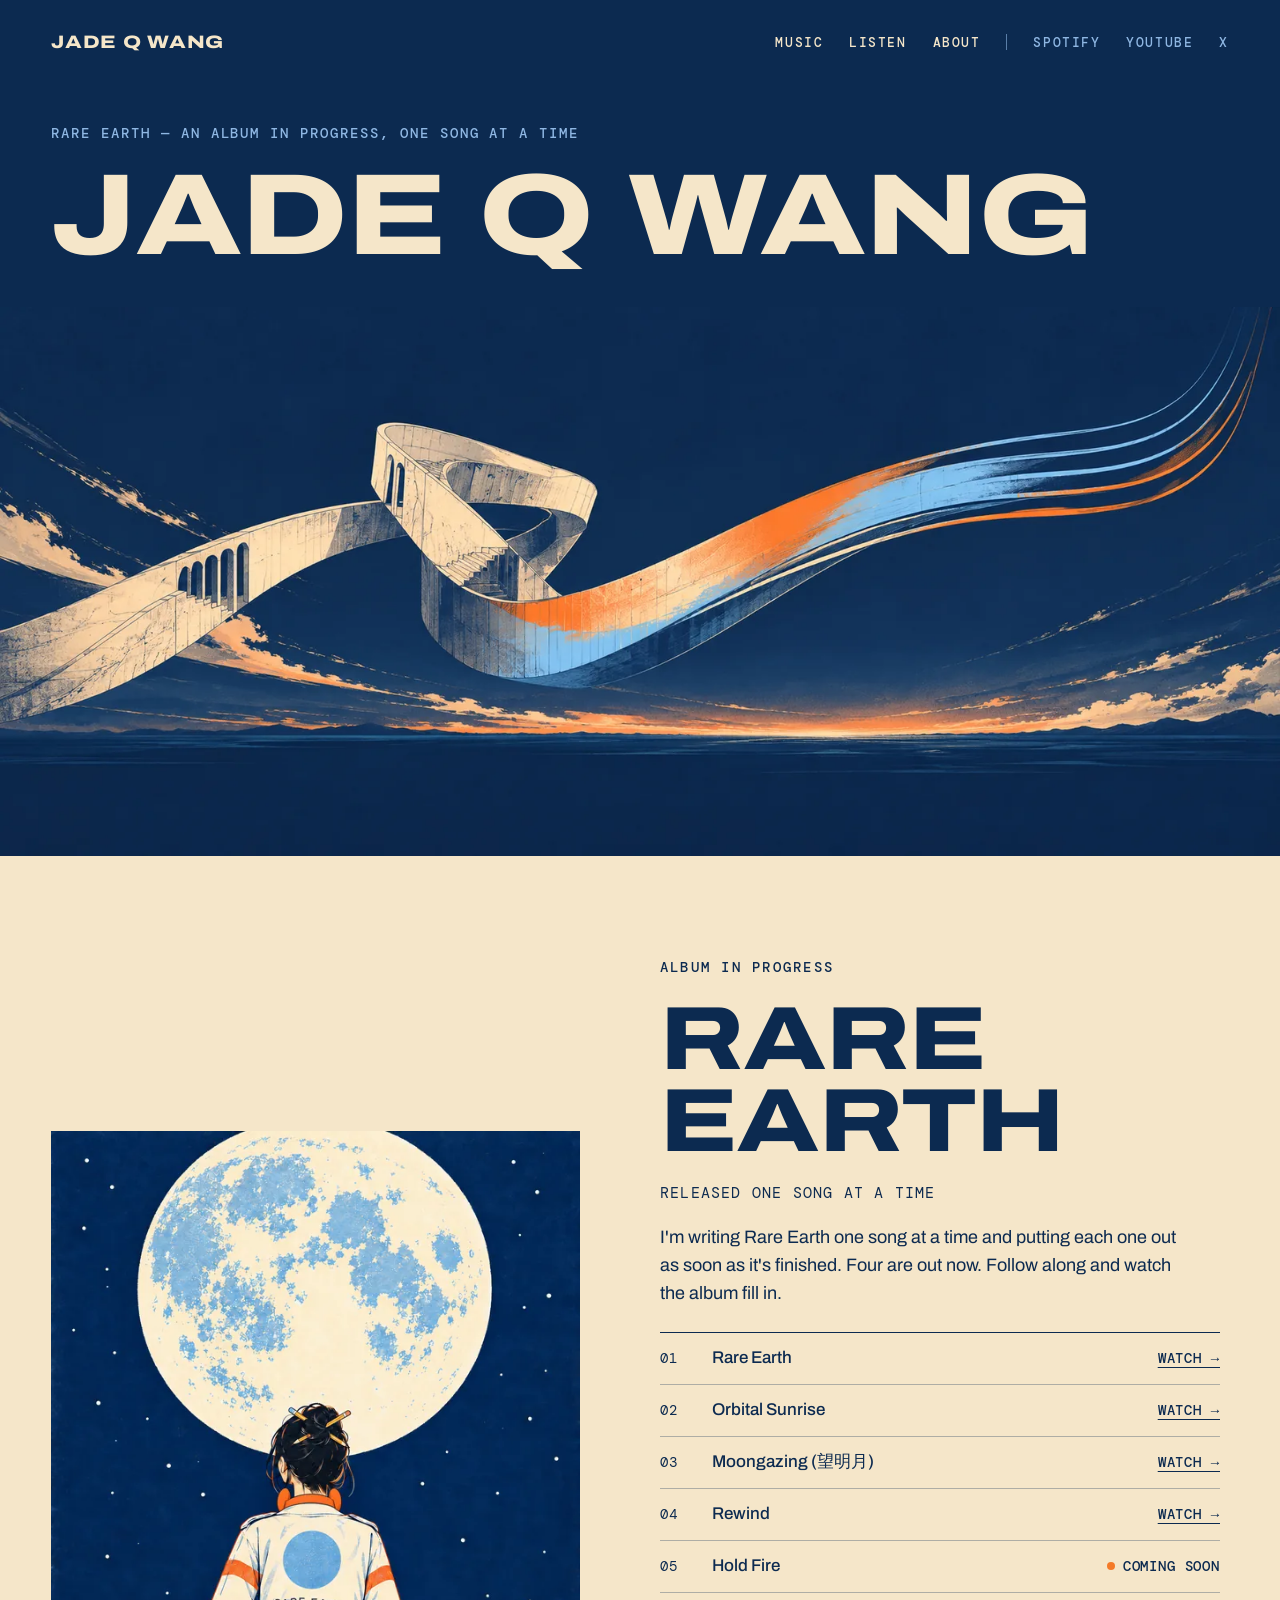
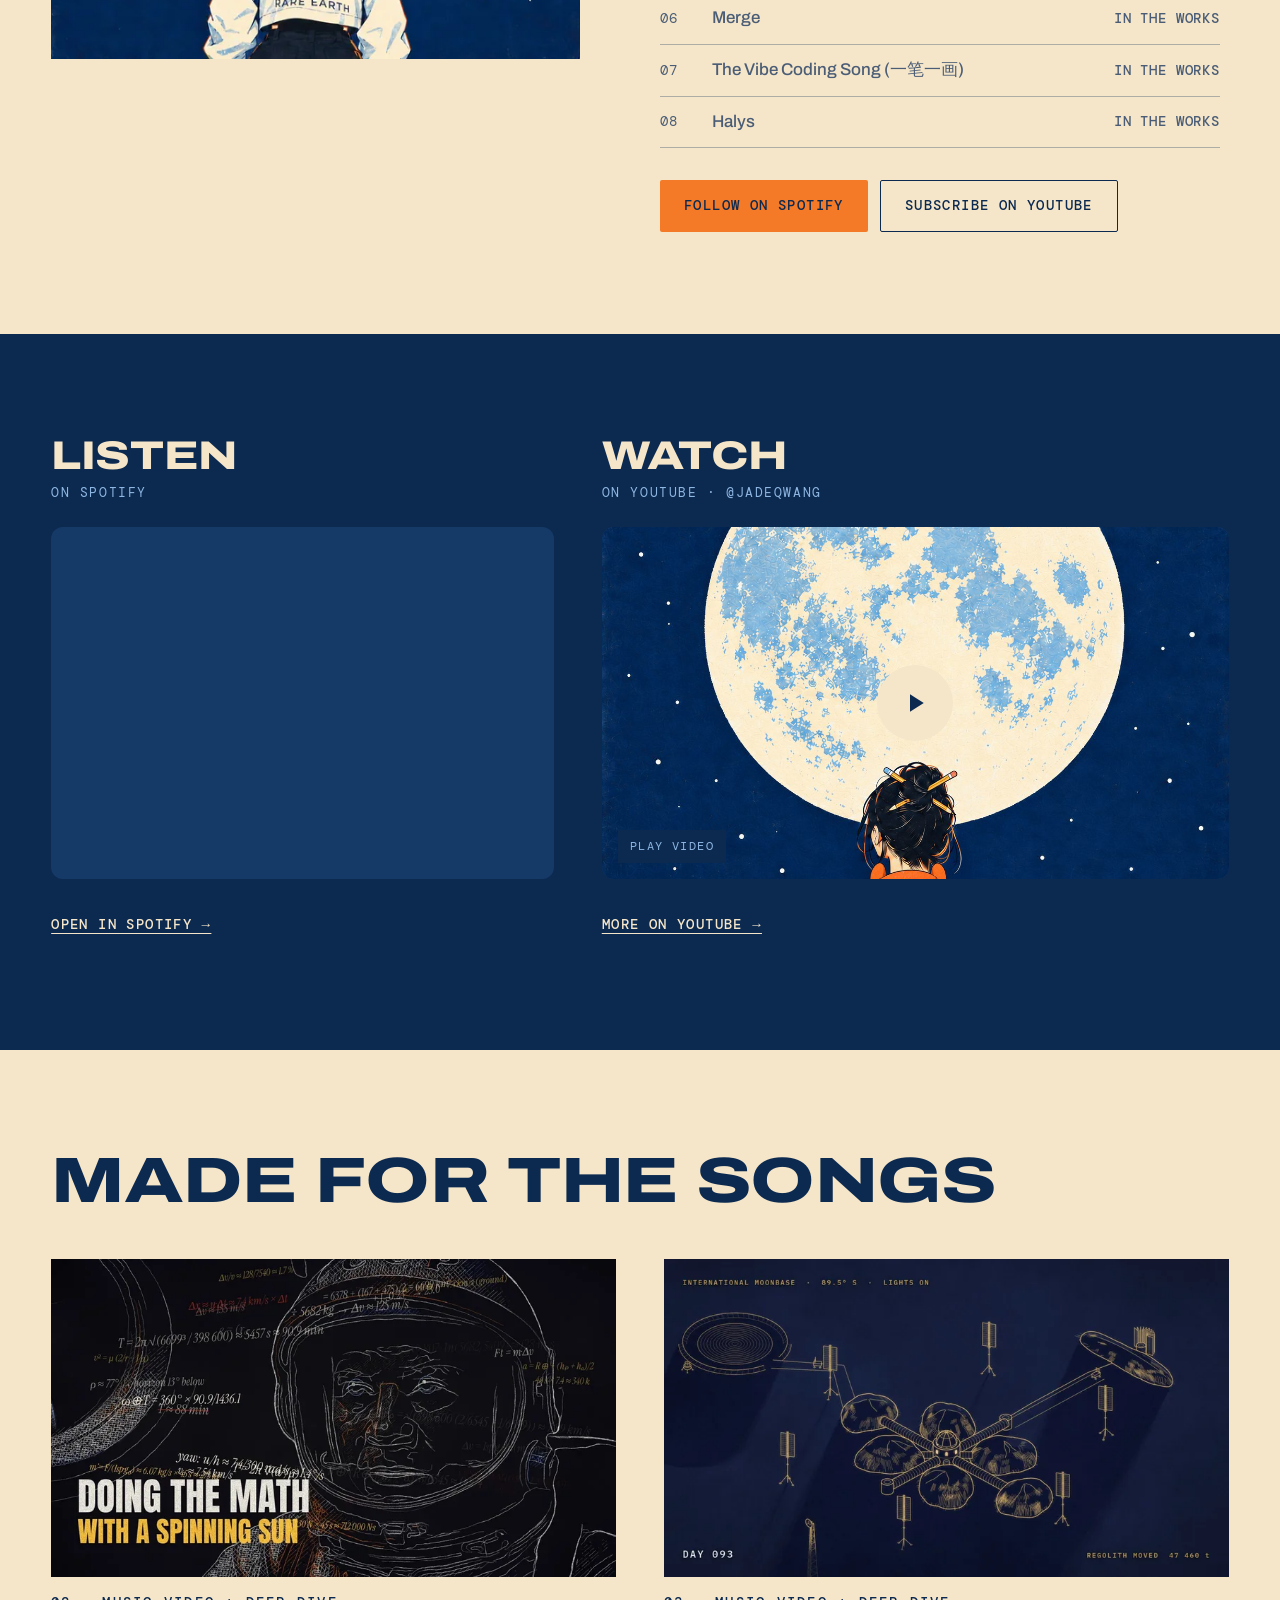
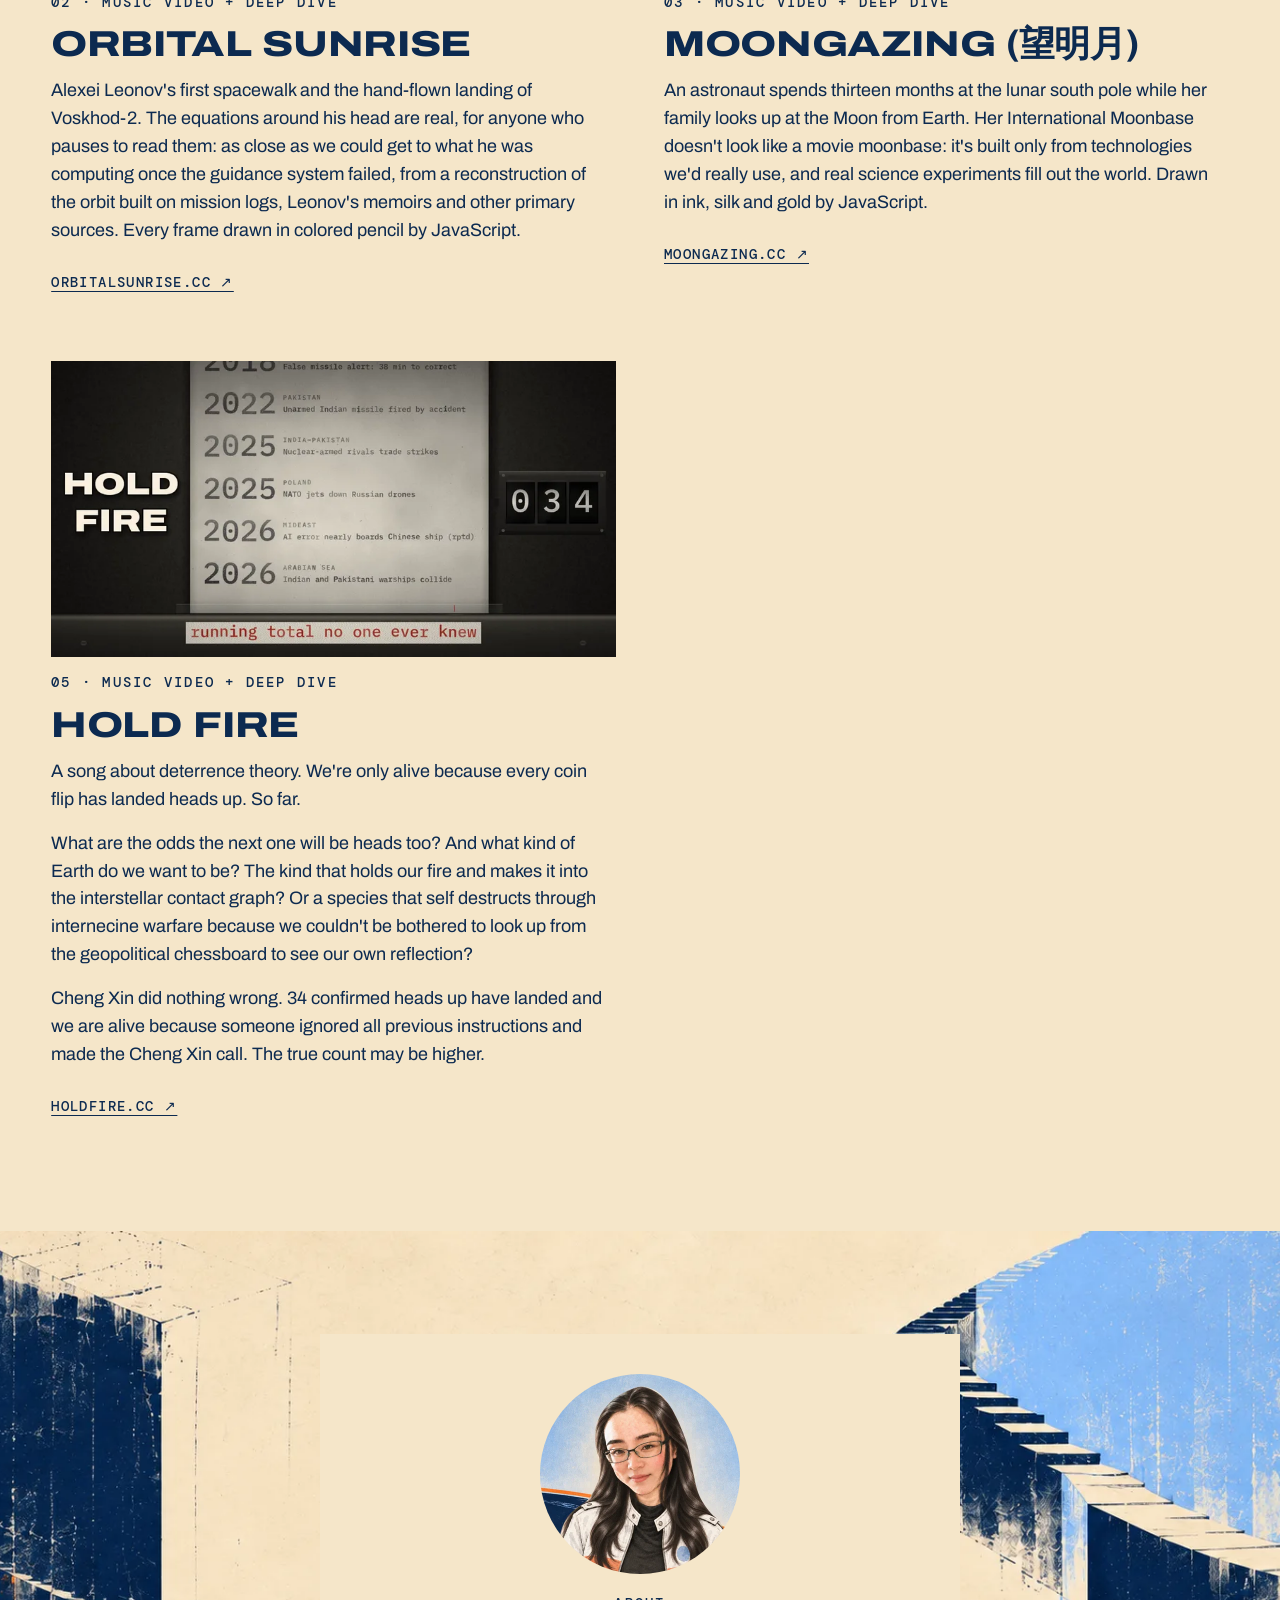
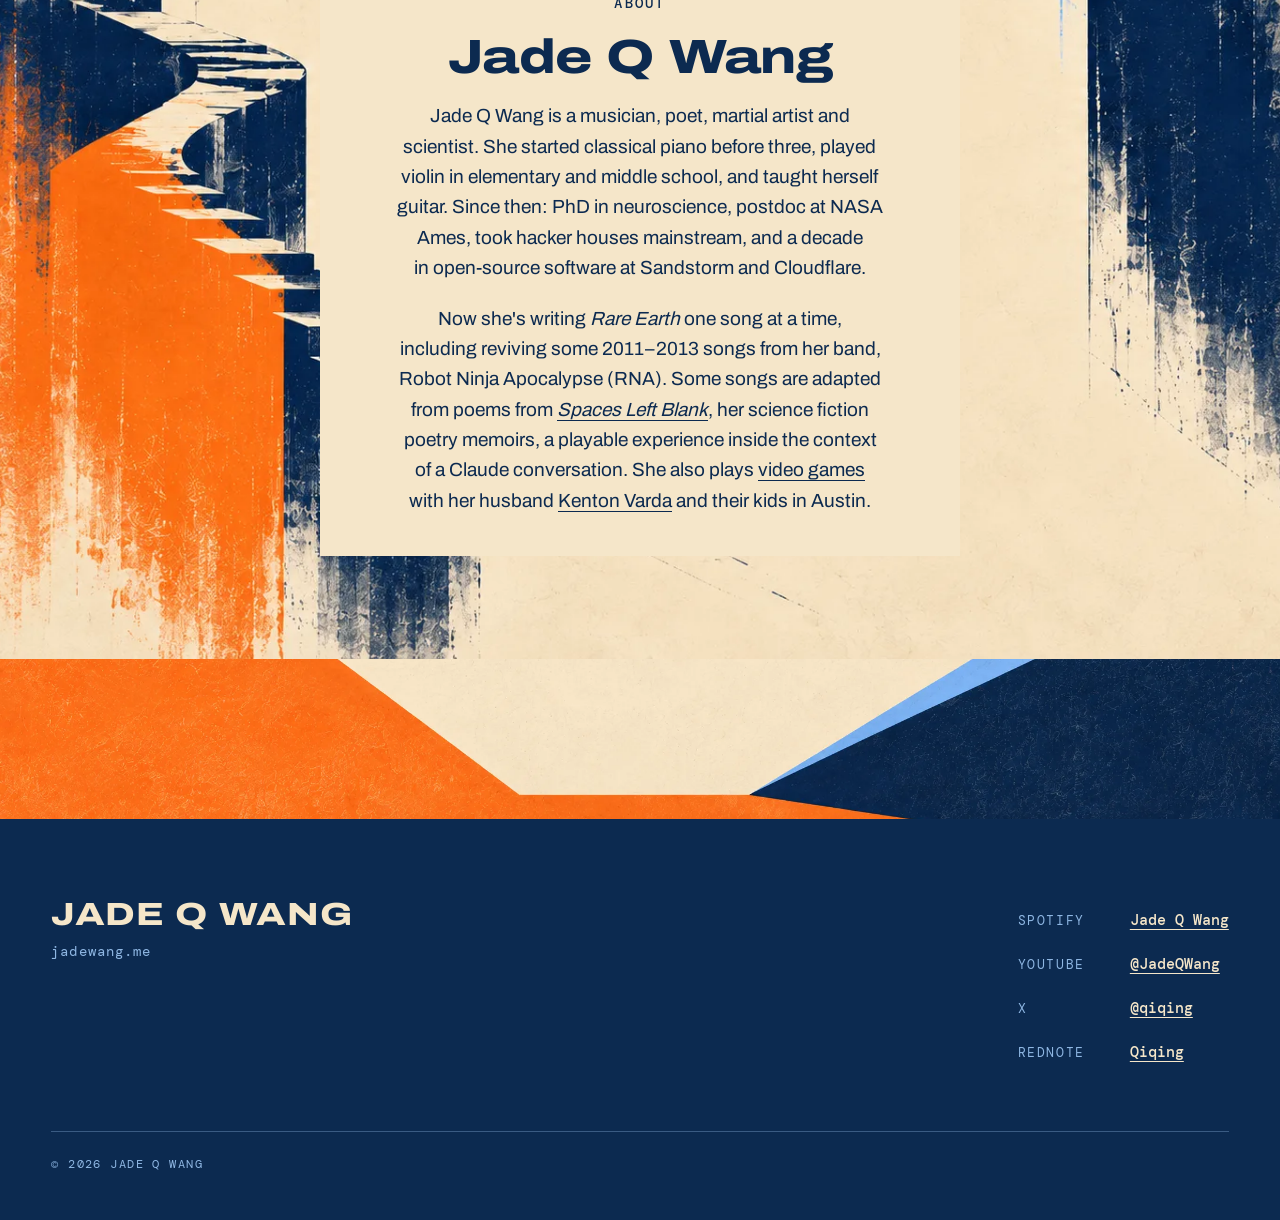
==== index.html @ 9b1e2ae8 "Update Hold Fire card with new social artwork" ====
<!DOCTYPE html>
<html lang="en">
<head>
<meta charset="utf-8">
<meta name="viewport" content="width=device-width, initial-scale=1">
<title>Jade Q Wang — Rare Earth</title>
<meta name="description" content="Rare Earth, an album in progress by Jade Q Wang, released one song at a time. Listen on Spotify and YouTube.">
<link rel="canonical" href="https://jadewang.me/">
<meta name="theme-color" content="#0c2a50">

<meta property="og:type" content="music.musician">
<meta property="og:site_name" content="Jade Q Wang">
<meta property="og:title" content="Jade Q Wang — Rare Earth">
<meta property="og:description" content="An album in progress, released one song at a time.">
<meta property="og:url" content="https://jadewang.me/">
<meta property="og:image" content="https://jadewang.me/assets/img/og-image.jpg">
<meta property="og:image:width" content="1200">
<meta property="og:image:height" content="630">
<meta property="og:image:alt" content="Jade Q Wang — Rare Earth">
<meta name="twitter:card" content="summary_large_image">
<meta name="twitter:site" content="@qiqing">

<link rel="icon" href="/favicon.svg" type="image/svg+xml">
<link rel="apple-touch-icon" href="/apple-touch-icon.png">
<link rel="preload" href="/assets/fonts/archivo-latin-var.woff2" as="font" type="font/woff2" crossorigin>
<link rel="stylesheet" href="/assets/css/site.css">

<script type="application/ld+json">
{
  "@context": "https://schema.org",
  "@type": "MusicGroup",
  "name": "Jade Q Wang",
  "url": "https://jadewang.me/",
  "image": "https://jadewang.me/assets/img/portrait-400.jpg",
  "sameAs": [
    "https://open.spotify.com/artist/7vnTuvlsowMY5XmkqCdc84",
    "https://www.youtube.com/@JadeQWang",
    "https://x.com/qiqing",
    "https://www.rednote.com/user/profile/678957e1000000000a03ded5"
  ]
}
</script>
</head>
<body>
<a class="skip-link" href="#music">Skip to music</a>

<header class="site-header">
  <a class="wordmark" href="#top" id="top">JADE Q WANG</a>
  <nav class="site-nav" aria-label="Main">
    <a href="#music">Music</a>
    <a href="#listen">Listen</a>
    <a href="#about">About</a>
    <span class="divider" aria-hidden="true"></span>
    <a class="ext" href="https://open.spotify.com/artist/7vnTuvlsowMY5XmkqCdc84">Spotify</a>
    <a class="ext" href="https://www.youtube.com/@JadeQWang">YouTube</a>
    <a class="ext" href="https://x.com/qiqing">X</a>
  </nav>
</header>

<main>

<section aria-labelledby="hero-title">
  <div class="hero-text">
    <a class="hero-kicker" href="#music">Rare Earth — an album in progress, one song at a time</a>
    <h1 class="display hero-title" id="hero-title">JADE Q WANG</h1>
  </div>
  <picture class="hero-art">
    <source type="image/webp" srcset="/assets/img/header-1600.webp 1600w, /assets/img/header-2800.webp 2800w" sizes="100vw">
    <img src="/assets/img/header-1600.jpg" srcset="/assets/img/header-1600.jpg 1600w, /assets/img/header-2800.jpg 2800w" sizes="100vw"
         width="2800" height="1200" fetchpriority="high"
         alt="Illustration: a pale concrete walkway twists into a loop and becomes a ribbon of orange and blue over a dark sea at dusk">
  </picture>
</section>

<section class="album" id="music" aria-labelledby="album-title">
  <div class="wrap">
    <picture class="album-cover">
      <source type="image/webp" srcset="/assets/img/cover-600.webp 600w, /assets/img/cover-1200.webp 1200w" sizes="(max-width: 640px) 100vw, 560px">
      <img src="/assets/img/cover-1200.jpg" srcset="/assets/img/cover-600.jpg 600w, /assets/img/cover-1200.jpg 1200w" sizes="(max-width: 640px) 100vw, 560px"
           width="1200" height="1200" loading="lazy"
           alt="Rare Earth album cover: a figure in a cream jacket reading RARE EARTH looks up at a full moon">
    </picture>

    <div class="album-text">
      <p class="kicker">Album in progress</p>
      <h2 class="display album-title" id="album-title"><span>RARE</span><span>EARTH</span></h2>
      <p class="album-sub">Released one song at a time</p>
      <p class="album-intro">I'm writing Rare Earth one song at a time and putting each one out as soon as it's finished. Four are out now. Follow along and watch the album fill in.</p>

      <!-- TRACKLIST
           Each released song links to its YouTube video; Spotify is covered by the Listen player.
           To update a song's status, change its class and right-hand cell:
             released:     class="track"            + <a href="YOUTUBE_LINK" aria-label="Watch SONG on YouTube">Watch →</a>
             coming soon:  class="track track--soon" + <span class="track-status">Coming soon</span>
             in the works: class="track track--wip"  + <span class="track-status">In the works</span> -->
      <ol class="tracklist">
        <li class="track">
          <span>01</span>
          <span class="track-title">Rare Earth</span>
          <a href="https://www.youtube.com/watch?v=xk2WN7TQn88" aria-label="Watch Rare Earth (techno remix) on YouTube">Watch →</a>
        </li>
        <li class="track">
          <span>02</span>
          <span class="track-title">Orbital Sunrise</span>
          <a href="https://www.youtube.com/watch?v=GKVOH-Tjd2U" aria-label="Watch Orbital Sunrise on YouTube">Watch →</a>
        </li>
        <li class="track">
          <span>03</span>
          <span class="track-title">Moongazing (望明月)</span>
          <a href="https://www.youtube.com/watch?v=_j_IVgA-pf8" aria-label="Watch Moongazing on YouTube">Watch →</a>
        </li>
        <li class="track">
          <span>04</span>
          <span class="track-title">Rewind</span>
          <a href="https://www.youtube.com/watch?v=BU4htU-Rrog" aria-label="Watch Rewind on YouTube">Watch →</a>
        </li>
        <li class="track track--soon">
          <span>05</span>
          <span class="track-title">Hold Fire</span>
          <span class="track-status">Coming soon</span>
        </li>
        <li class="track track--wip">
          <span>06</span>
          <span class="track-title">Merge</span>
          <span class="track-status">In the works</span>
        </li>
        <li class="track track--wip">
          <span>07</span>
          <span class="track-title">The Vibe Coding Song (一笔一画)</span>
          <span class="track-status">In the works</span>
        </li>
        <li class="track track--wip">
          <span>08</span>
          <span class="track-title">Halys</span>
          <span class="track-status">In the works</span>
        </li>
      </ol>

      <div class="actions">
        <a class="button button--primary" href="https://open.spotify.com/artist/7vnTuvlsowMY5XmkqCdc84">Follow on Spotify</a>
        <a class="button button--outline" href="https://www.youtube.com/@JadeQWang">Subscribe on YouTube</a>
      </div>
    </div>
  </div>
</section>

<section class="media" id="listen" aria-label="Listen and watch">
  <div class="wrap">
    <div class="media-col media-col--spotify">
      <div class="media-head">
        <h2 class="display">LISTEN</h2>
        <p class="label">On Spotify</p>
      </div>
      <!-- SPOTIFY: the "Rare Earth (album)" playlist. Add new songs to the playlist in Spotify;
           the player picks them up with no change here. -->
      <iframe class="spotify-embed" title="Rare Earth on Spotify"
              src="https://open.spotify.com/embed/playlist/7i22u5oEuRglDkWD7JoBW7?utm_source=generator"
              allow="autoplay; clipboard-write; encrypted-media; fullscreen; picture-in-picture"
              loading="lazy"></iframe>
      <a class="more-link" href="https://open.spotify.com/playlist/7i22u5oEuRglDkWD7JoBW7">Open in Spotify →</a>
    </div>

    <div class="media-col media-col--youtube">
      <div class="media-head">
        <h2 class="display">WATCH</h2>
        <p class="label">On YouTube · @JadeQWang</p>
      </div>
      <!-- YOUTUBE
           Set ONE of these to play a video right here on the page:
             data-yt-video="VIDEO_ID"       e.g. the part after watch?v=
             data-yt-list="PLAYLIST_ID"     e.g. a playlist, or UU… for all uploads
           Left empty, the poster links out to the channel. -->
      <div class="yt" data-yt-video="BU4htU-Rrog" data-yt-list="">
        <a class="yt-poster" href="https://www.youtube.com/@JadeQWang">
          <img src="/assets/img/cover-1200.jpg" alt="" width="1200" height="1200" loading="lazy">
          <span class="yt-play" aria-hidden="true">
            <svg viewBox="0 0 24 24" width="30" height="30"><path d="M8 5v14l11-7z" fill="#0c2a50"/></svg>
          </span>
          <span class="yt-label">Watch on YouTube ↗</span>
        </a>
      </div>
      <a class="more-link" href="https://www.youtube.com/@JadeQWang">More on YouTube →</a>
    </div>
  </div>
</section>

<section class="made" id="made" aria-labelledby="made-title">
  <div class="wrap">
    <h2 class="display made-title" id="made-title">MADE FOR THE SONGS</h2>
    <ul class="made-list">
      <li>
        <a class="made-card" href="https://orbitalsunrise.cc/">
          <picture>
            <source type="image/webp" srcset="/assets/img/orbitalsunrise-800.webp 800w, /assets/img/orbitalsunrise-1600.webp 1600w" sizes="(max-width: 960px) 100vw, 580px">
            <img src="/assets/img/orbitalsunrise-800.jpg" srcset="/assets/img/orbitalsunrise-800.jpg 800w, /assets/img/orbitalsunrise-1600.jpg 1600w" sizes="(max-width: 960px) 100vw, 580px"
                 width="1600" height="900" loading="lazy"
                 alt="Alexei Leonov in his helmet surrounded by handwritten orbital equations, with the lyric Doing the math with a spinning sun">
          </picture>
          <p class="kicker">02 · Music video + deep dive</p>
          <h3 class="display">Orbital Sunrise</h3>
          <p>Alexei Leonov's first spacewalk and the hand-flown landing of Voskhod-2. The equations around his head are real, for anyone who pauses to read them: as close as we could get to what he was computing once the guidance system failed, from a reconstruction of the orbit built on mission logs, Leonov's memoirs and other primary sources. Every frame drawn in colored pencil by JavaScript.</p>
          <span class="made-link">orbitalsunrise.cc ↗</span>
        </a>
      </li>
      <li>
        <a class="made-card" href="https://moongazing.cc/">
          <picture>
            <source type="image/webp" srcset="/assets/img/moongazing-800.webp 800w, /assets/img/moongazing-1600.webp 1600w" sizes="(max-width: 960px) 100vw, 580px">
            <img src="/assets/img/moongazing-800.jpg" srcset="/assets/img/moongazing-800.jpg 800w, /assets/img/moongazing-1600.jpg 1600w" sizes="(max-width: 960px) 100vw, 580px"
                 width="1600" height="900" loading="lazy"
                 alt="Gold line drawing on indigo of the International Moonbase at the lunar south pole: a domed hub and four shielded modules joined by tunnels, with solar masts and a round landing pad">
          </picture>
          <p class="kicker">03 · Music video + deep dive</p>
          <h3 class="display">Moongazing (望明月)</h3>
          <p>An astronaut spends thirteen months at the lunar south pole while her family looks up at the Moon from Earth. Her International Moonbase doesn't look like a movie moonbase: it's built only from technologies we'd really use, and real science experiments fill out the world. Drawn in ink, silk and gold by JavaScript.</p>
          <span class="made-link">moongazing.cc ↗</span>
        </a>
      </li>
      <li>
        <a class="made-card" href="https://holdfire.cc/">
          <picture>
            <source type="image/webp" srcset="/assets/img/holdfire-034-800.webp 800w, /assets/img/holdfire-034-1200.webp 1200w" sizes="(max-width: 960px) 100vw, 580px">
            <img src="/assets/img/holdfire-034-800.jpg" srcset="/assets/img/holdfire-034-800.jpg 800w, /assets/img/holdfire-034-1200.jpg 1200w" sizes="(max-width: 960px) 100vw, 580px"
                 width="1200" height="630" style="aspect-ratio: 1200 / 630" loading="lazy"
                 alt="HOLD FIRE beside a typewritten list of near-misses, a mechanical counter reading 034, and a strip of tape saying running total no one ever knew">
          </picture>
          <p class="kicker">05 · Music video + deep dive</p>
          <h3 class="display">Hold Fire</h3>
          <p>A song about deterrence theory. We're only alive because every coin flip has landed heads up. So far.</p>
          <p>What are the odds the next one will be heads too? And what kind of Earth do we want to be? The kind that holds our fire and makes it into the interstellar contact graph? Or a species that self destructs through internecine warfare because we couldn't be bothered to look up from the geopolitical chessboard to see our own reflection?</p>
          <p>Cheng&nbsp;Xin did nothing wrong. 34 confirmed heads up have landed and we are alive because someone ignored all previous instructions and made the Cheng&nbsp;Xin call. The true count may be higher.</p>
          <span class="made-link">holdfire.cc ↗</span>
        </a>
      </li>
    </ul>
  </div>
</section>

<section class="about" id="about" aria-labelledby="about-title">
  <picture class="about-bg" aria-hidden="true">
    <source type="image/webp" srcset="/assets/img/stairs-1435.webp">
    <img src="/assets/img/stairs-1435.jpg" alt="" width="1435" height="1096" loading="lazy">
  </picture>
  <div class="about-card">
    <picture>
      <source type="image/webp" srcset="/assets/img/portrait-400.webp">
      <img src="/assets/img/portrait-400.jpg" width="400" height="400" loading="lazy"
           alt="Portrait of Jade Q Wang in glasses and a striped jacket, in front of a blue sky and Earth's horizon">
    </picture>
    <p class="kicker">About</p>
    <h2 class="display" id="about-title">Jade Q Wang</h2>
    <p>Jade Q Wang is a musician, poet, martial artist and scientist. She started classical piano before three, played violin in elementary and middle school, and taught herself guitar. Since then: PhD in neuroscience, postdoc at NASA Ames, took hacker houses mainstream, and a decade in <span class="nowrap">open-source</span> software at <span class="nowrap">Sandstorm and Cloudflare</span>.</p>
    <p>Now she's writing <em>Rare Earth</em> one song at a time, including reviving some 2011–2013 songs from her band, <span class="nowrap">Robot Ninja Apocalypse</span> (RNA). Some songs are adapted from poems from <a class="nowrap" href="https://spacesleftblank.com/"><em>Spaces Left Blank</em></a>, her science fiction poetry memoirs, a playable experience inside the context of a Claude conversation. She also plays <a href="https://lanparty.house/">video games</a> with her husband <a href="https://x.com/KentonVarda">Kenton&nbsp;Varda</a> and <span class="nowrap">their kids in Austin.</span></p>
  </div>
</section>

<picture class="band" aria-hidden="true">
  <source type="image/webp" srcset="/assets/img/geo-1086.webp 1086w, /assets/img/geo-2172.webp 2172w" sizes="100vw">
  <img src="/assets/img/geo-1086.jpg" srcset="/assets/img/geo-1086.jpg 1086w, /assets/img/geo-2172.jpg 2172w" sizes="100vw"
       alt="" width="2172" height="724" loading="lazy">
</picture>

</main>

<footer class="site-footer">
  <div class="wrap">
    <div class="footer-top">
      <div class="footer-brand">
        <p class="display">JADE Q WANG</p>
        <p class="mono">jadewang.me</p>
      </div>
      <dl class="footer-links">
        <dt>Spotify</dt><dd><a href="https://open.spotify.com/artist/7vnTuvlsowMY5XmkqCdc84">Jade Q Wang</a></dd>
        <dt>YouTube</dt><dd><a href="https://www.youtube.com/@JadeQWang">@JadeQWang</a></dd>
        <dt>X</dt><dd><a href="https://x.com/qiqing">@qiqing</a></dd>
        <dt>RedNote</dt><dd><a href="https://www.rednote.com/user/profile/678957e1000000000a03ded5">Qiqing</a></dd>
      </dl>
    </div>
    <p class="footer-legal">© <span data-year>2026</span> Jade Q Wang</p>
  </div>
</footer>

<script src="/assets/js/site.js" defer></script>
</body>
</html>
---- assets/css/site.css ----
/* jadewang.me — styles
   Palette and type match the Rare Earth artwork and the MOO card. */

@font-face {
  font-family: "Archivo";
  src: url("../fonts/archivo-latin-var.woff2") format("woff2");
  font-weight: 100 900;
  font-stretch: 62% 125%;
  font-display: swap;
}
@font-face {
  font-family: "DM Mono";
  src: url("../fonts/dm-mono-latin-400.woff2") format("woff2");
  font-weight: 400;
  font-display: swap;
}
@font-face {
  font-family: "DM Mono";
  src: url("../fonts/dm-mono-latin-500.woff2") format("woff2");
  font-weight: 500;
  font-display: swap;
}

:root {
  --navy: #0c2a50;      /* matches the header artwork's sky */
  --navy-2: #163a68;    /* raised panels on navy */
  --cream: #f5e6c9;
  --blue: #8fb7e3;      /* labels on navy */
  --orange: #f47a28;    /* primary action */
  --muted: #4b5d76;     /* secondary text on cream (5:1) */
  --rule: rgba(12, 42, 80, 0.3);

  --pad: clamp(20px, 4vw, 56px);
  --section-y: clamp(64px, 8vw, 120px);
  --max: 1200px;

  --sans: "Archivo", "PingFang SC", "Hiragino Sans GB", "Microsoft YaHei", "Noto Sans CJK SC", "Noto Sans SC", system-ui, sans-serif;
  --mono: "DM Mono", "PingFang SC", "Hiragino Sans GB", "Microsoft YaHei", "Noto Sans CJK SC", ui-monospace, monospace;
}

*, *::before, *::after { box-sizing: border-box; }

html { scroll-behavior: smooth; }
@media (prefers-reduced-motion: reduce) { html { scroll-behavior: auto; } }

body {
  margin: 0;
  background: var(--navy);
  color: var(--cream);
  font-family: var(--sans);
  font-size: 18px;
  line-height: 1.55;
  -webkit-font-smoothing: antialiased;
  text-rendering: optimizeLegibility;
}

img, picture { display: block; max-width: 100%; }
img { height: auto; }
h1, h2, h3, p, ol { margin: 0; }

a { color: inherit; text-underline-offset: 4px; text-decoration-thickness: 1px; }
a:hover { color: var(--orange); }
:focus-visible { outline: 2px solid var(--orange); outline-offset: 3px; border-radius: 2px; }

.skip-link {
  position: absolute; left: 12px; top: -60px; z-index: 10;
  padding: 12px 16px; background: var(--cream); color: var(--navy);
  font-family: var(--mono); font-size: 14px;
}
.skip-link:focus { top: 12px; }

/* ---------- type helpers ---------- */
.display { font-stretch: 125%; font-weight: 800; letter-spacing: -0.01em; line-height: 0.92; }
.mono { font-family: var(--mono); }
.nowrap { white-space: nowrap; }
.kicker {
  font-family: var(--mono); font-size: 14px; font-weight: 500;
  letter-spacing: 0.16em; line-height: 1.4; text-transform: uppercase;
}
.label {
  font-family: var(--mono); font-size: 13px;
  letter-spacing: 0.12em; line-height: 1.4; text-transform: uppercase;
  color: var(--blue);
}

.wrap { max-width: var(--max); margin: 0 auto; }

/* ---------- header ---------- */
.site-header {
  display: flex; flex-wrap: wrap; justify-content: space-between; align-items: center;
  gap: 4px 32px;
  max-width: 1328px; margin: 0 auto; padding: 20px var(--pad);
}
.wordmark {
  display: inline-flex; align-items: center; min-height: 44px;
  text-decoration: none; font-stretch: 125%; font-weight: 800;
  font-size: 18px; letter-spacing: 0.04em; line-height: 1;
}
.site-nav {
  display: flex; flex-wrap: wrap; align-items: center; gap: 0 26px;
  font-family: var(--mono); font-size: 13px; font-weight: 500;
  letter-spacing: 0.12em; line-height: 1; text-transform: uppercase;
}
.site-nav a { display: inline-flex; align-items: center; min-height: 44px; text-decoration: none; }
.site-nav .ext { color: var(--blue); }
.site-nav .divider { width: 1px; height: 16px; background: var(--blue); opacity: 0.6; }

/* ---------- hero ---------- */
.hero-text {
  max-width: 1328px; margin: 0 auto;
  padding: 40px var(--pad) 40px;
  display: flex; flex-direction: column; gap: 20px;
}
.hero-kicker {
  align-self: flex-start; color: var(--blue); text-decoration: none;
  font-family: var(--mono); font-size: 14px; font-weight: 500;
  letter-spacing: 0.14em; line-height: 1.4; text-transform: uppercase;
}
.hero-title { font-size: clamp(52px, 9vw, 136px); line-height: 0.9; }
.hero-art img {
  width: 100%; height: auto; min-height: 260px;
  object-fit: cover; object-position: 35% 50%;
}

/* ---------- album ---------- */
.album {
  background: var(--cream); color: var(--navy);
  padding: var(--section-y) var(--pad);
}
.album .wrap {
  display: flex; flex-wrap: wrap; align-items: center; gap: 48px 80px;
}
.album-cover { flex: 1 1 320px; max-width: 560px; }
.album-cover img { width: 100%; aspect-ratio: 1 / 1; object-fit: cover; }
.album-text {
  flex: 1 1 360px; min-width: 0;
  display: flex; flex-direction: column; align-items: flex-start; gap: 20px;
}
.album-title { font-size: clamp(56px, 7vw, 96px); }
.album-title span { display: block; }
.album-sub { font-family: var(--mono); font-size: 15px; letter-spacing: 0.08em; line-height: 1.4; text-transform: uppercase; }
.album-intro { max-width: 520px; }

.tracklist {
  list-style: none; padding: 0; margin-top: 4px;
  width: 100%; max-width: 560px;
  font-family: var(--mono); font-size: 14px; letter-spacing: 0.06em; line-height: 1.3;
}
.track {
  display: grid; grid-template-columns: 40px minmax(0, 1fr) auto;
  align-items: center; gap: 12px;
  min-height: 52px; border-top: 1px solid var(--rule);
}
.track:first-child { border-top: 1.5px solid var(--navy); }
.track:last-child { border-bottom: 1px solid var(--rule); }
.track-title { font-family: var(--sans); font-size: 17px; font-weight: 500; letter-spacing: 0; word-break: keep-all; }
.track-links { display: flex; gap: 16px; }
.track-links a, .track > a {
  display: inline-flex; align-items: center; min-height: 44px; font-weight: 500;
  text-transform: uppercase;
}
.track-status { display: inline-flex; align-items: center; gap: 8px; font-weight: 500; text-transform: uppercase; }
.track--soon .track-status::before {
  content: ""; width: 8px; height: 8px; border-radius: 50%; background: var(--orange);
}
.track--wip { color: var(--muted); }

.actions { display: flex; flex-wrap: wrap; gap: 12px; margin-top: 12px; }
.button {
  display: inline-flex; align-items: center; min-height: 52px; padding: 0 24px;
  border-radius: 2px; text-decoration: none;
  font-family: var(--mono); font-size: 14px; font-weight: 500;
  letter-spacing: 0.1em; text-transform: uppercase;
}
.button--primary { background: var(--orange); color: var(--navy); }
.button--primary:hover { background: #ff8c3f; color: var(--navy); }
.button--outline { border: 1.5px solid currentColor; }
.button--outline:hover { background: var(--navy); color: var(--cream); }

/* ---------- listen & watch ---------- */
.media { padding: var(--section-y) var(--pad); }
.media .wrap { display: flex; flex-wrap: wrap; align-items: flex-start; gap: 64px 48px; }
.media-col { min-width: 0; display: flex; flex-direction: column; gap: 24px; }
.media-col--spotify { flex: 1 1 380px; }
.media-col--youtube { flex: 1.2 1 480px; }
.media-head { display: flex; flex-direction: column; gap: 8px; }
.media-head h2 { font-size: 40px; line-height: 1; }
.more-link {
  align-self: flex-start; display: inline-flex; align-items: center; min-height: 44px;
  font-family: var(--mono); font-size: 14px; font-weight: 500; letter-spacing: 0.1em; text-transform: uppercase;
}

.spotify-embed {
  display: block; width: 100%; height: 352px; border: 0; border-radius: 12px;
  background: var(--navy-2);
}

.yt {
  position: relative; aspect-ratio: 16 / 9; border-radius: 12px; overflow: hidden;
  background: var(--navy-2);
}
.yt iframe { position: absolute; inset: 0; width: 100%; height: 100%; border: 0; }
.yt-poster {
  position: absolute; inset: 0; display: block; padding: 0; border: 0; cursor: pointer;
  background: none; color: inherit; font: inherit; text-decoration: none; width: 100%;
}
.yt-poster img { width: 100%; height: 100%; object-fit: cover; object-position: 50% 32%; }
.yt-play {
  position: absolute; left: 50%; top: 50%; width: 76px; height: 76px; margin: -38px 0 0 -38px;
  border-radius: 50%; background: var(--cream);
  display: flex; align-items: center; justify-content: center;
  transition: transform 0.15s ease;
}
.yt-poster:hover .yt-play { transform: scale(1.06); }
.yt-label {
  position: absolute; left: 16px; bottom: 16px; padding: 8px 12px; background: var(--navy);
  font-family: var(--mono); font-size: 12px; letter-spacing: 0.12em; line-height: 1.4;
  text-transform: uppercase; color: var(--blue);
}

/* ---------- made for the songs ---------- */
.made {
  background: var(--cream); color: var(--navy);
  padding: var(--section-y) var(--pad);
}
.made .wrap { display: flex; flex-direction: column; gap: 48px; }
.made-title { font-size: clamp(40px, 5vw, 64px); }
.made-list {
  list-style: none; padding: 0; margin: 0;
  display: grid; grid-template-columns: repeat(auto-fit, minmax(min(100%, 420px), 1fr)); gap: 56px 48px;
}
.made-card { display: flex; flex-direction: column; align-items: flex-start; gap: 16px; text-decoration: none; }
.made-card:hover { color: inherit; } /* orange text fails contrast on cream */
.made-card picture { align-self: stretch; }
.made-card img { width: 100%; aspect-ratio: 16 / 9; object-fit: cover; }
.made-card h3 { font-size: clamp(28px, 3vw, 36px); text-transform: uppercase; word-break: keep-all; }
.made-card p:not(.kicker) { max-width: 560px; text-wrap: pretty; }
.made-link {
  display: inline-flex; align-items: center; min-height: 44px;
  font-family: var(--mono); font-size: 14px; font-weight: 500; letter-spacing: 0.1em; text-transform: uppercase;
  text-decoration: underline; text-underline-offset: 4px; text-decoration-thickness: 1px;
}
.made-card:hover .made-link { text-decoration-thickness: 2px; }

/* ---------- about ---------- */
.about {
  position: relative; overflow: hidden; background: var(--cream); color: var(--navy);
  padding: var(--section-y) 20px;
}
.about-bg { position: absolute; inset: 0; }
.about-bg img { width: 100%; height: 100%; object-fit: cover; }
.about-card {
  position: relative; max-width: 640px; margin: 0 auto;
  padding: 40px clamp(20px, 4vw, 40px); background: var(--cream);
  display: flex; flex-direction: column; align-items: center; gap: 20px; text-align: center;
}
.about-card img { width: 200px; height: 200px; border-radius: 50%; object-fit: cover; }
.about-card h2 { font-size: 48px; line-height: 1; }
.about-card h2 ~ p { font-size: 19px; line-height: 1.6; text-wrap: pretty; }
@media (min-width: 641px) { .about-card h2 + p { text-wrap: balance; } } /* balance gives up past 6 lines, so only the shorter first paragraph gets it */
.about-card a:hover { color: inherit; text-decoration-thickness: 2px; } /* orange text fails contrast on cream */

/* ---------- band + footer ---------- */
.band img { width: 100%; height: 160px; object-fit: cover; object-position: 50% 96%; }

.site-footer { padding: 80px var(--pad) 48px; }
.footer-top {
  display: flex; flex-wrap: wrap; justify-content: space-between; align-items: flex-start; gap: 40px 64px;
}
.footer-brand { display: flex; flex-direction: column; gap: 10px; }
.footer-brand .display { font-size: 32px; line-height: 1; letter-spacing: 0.02em; }
.footer-brand .mono { font-size: 14px; letter-spacing: 0.08em; color: var(--blue); }
.footer-links {
  display: grid; grid-template-columns: 96px auto; align-items: center; column-gap: 16px;
  margin: 0; font-family: var(--mono); font-size: 15px; line-height: 1;
}
.footer-links dt { font-size: 13px; letter-spacing: 0.12em; text-transform: uppercase; color: var(--blue); }
.footer-links dd { margin: 0; }
.footer-links a { display: inline-flex; align-items: center; min-height: 44px; font-weight: 500; }
.footer-legal {
  margin-top: 56px; padding-top: 24px; border-top: 1px solid rgba(143, 183, 227, 0.35);
  font-family: var(--mono); font-size: 12px; letter-spacing: 0.12em; line-height: 1.4; color: var(--blue);
  text-transform: uppercase;
}

/* ---------- small screens ---------- */
@media (max-width: 640px) {
  body { font-size: 17px; }
  .site-nav { gap: 0 12px; font-size: 12px; letter-spacing: 0.08em; }
  .site-nav .divider { display: none; }
  .hero-text { padding-top: 24px; }
  .track { grid-template-columns: 32px minmax(0, 1fr) auto; gap: 10px; font-size: 13px; }
  .track-title { font-size: 16px; }
  .track-links { gap: 12px; }
  .about-card img { width: 160px; height: 160px; }
  .about-card h2 { font-size: 40px; }
  .yt-play { width: 60px; height: 60px; margin: -30px 0 0 -30px; }
}
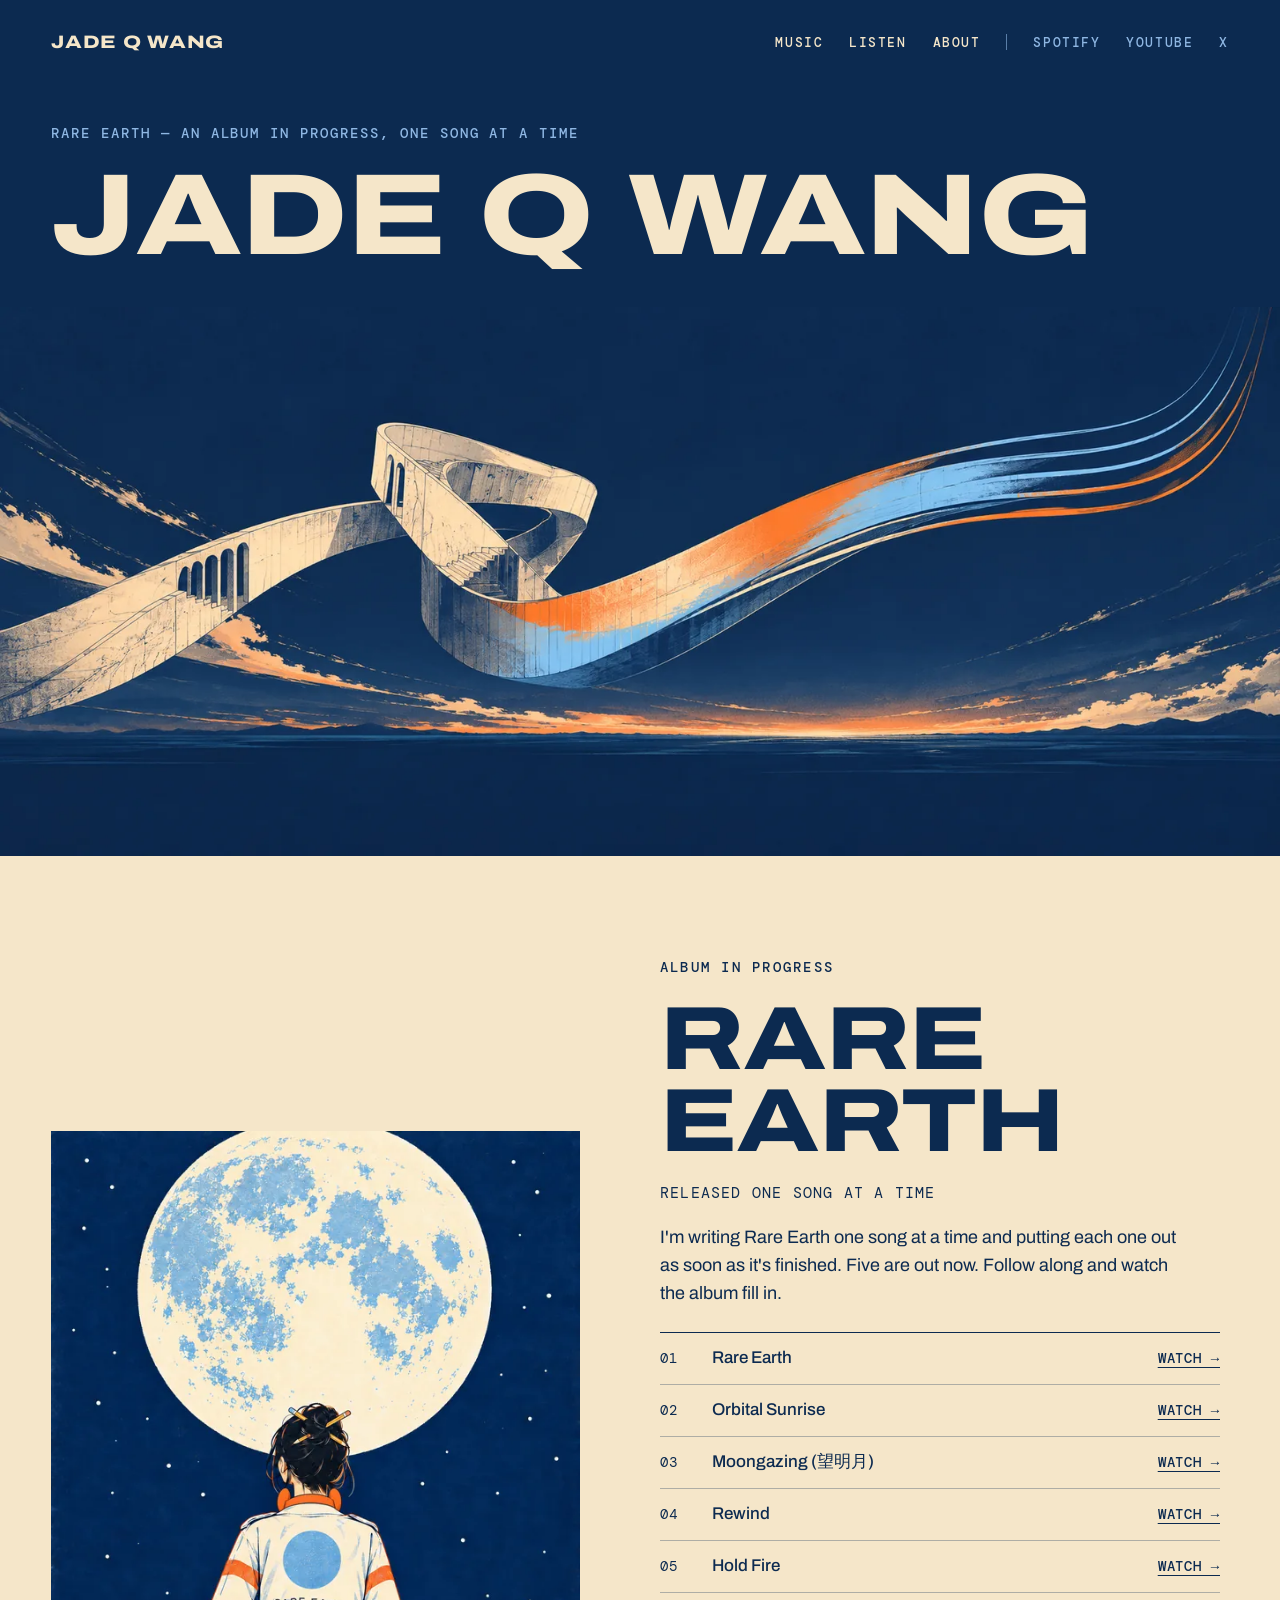
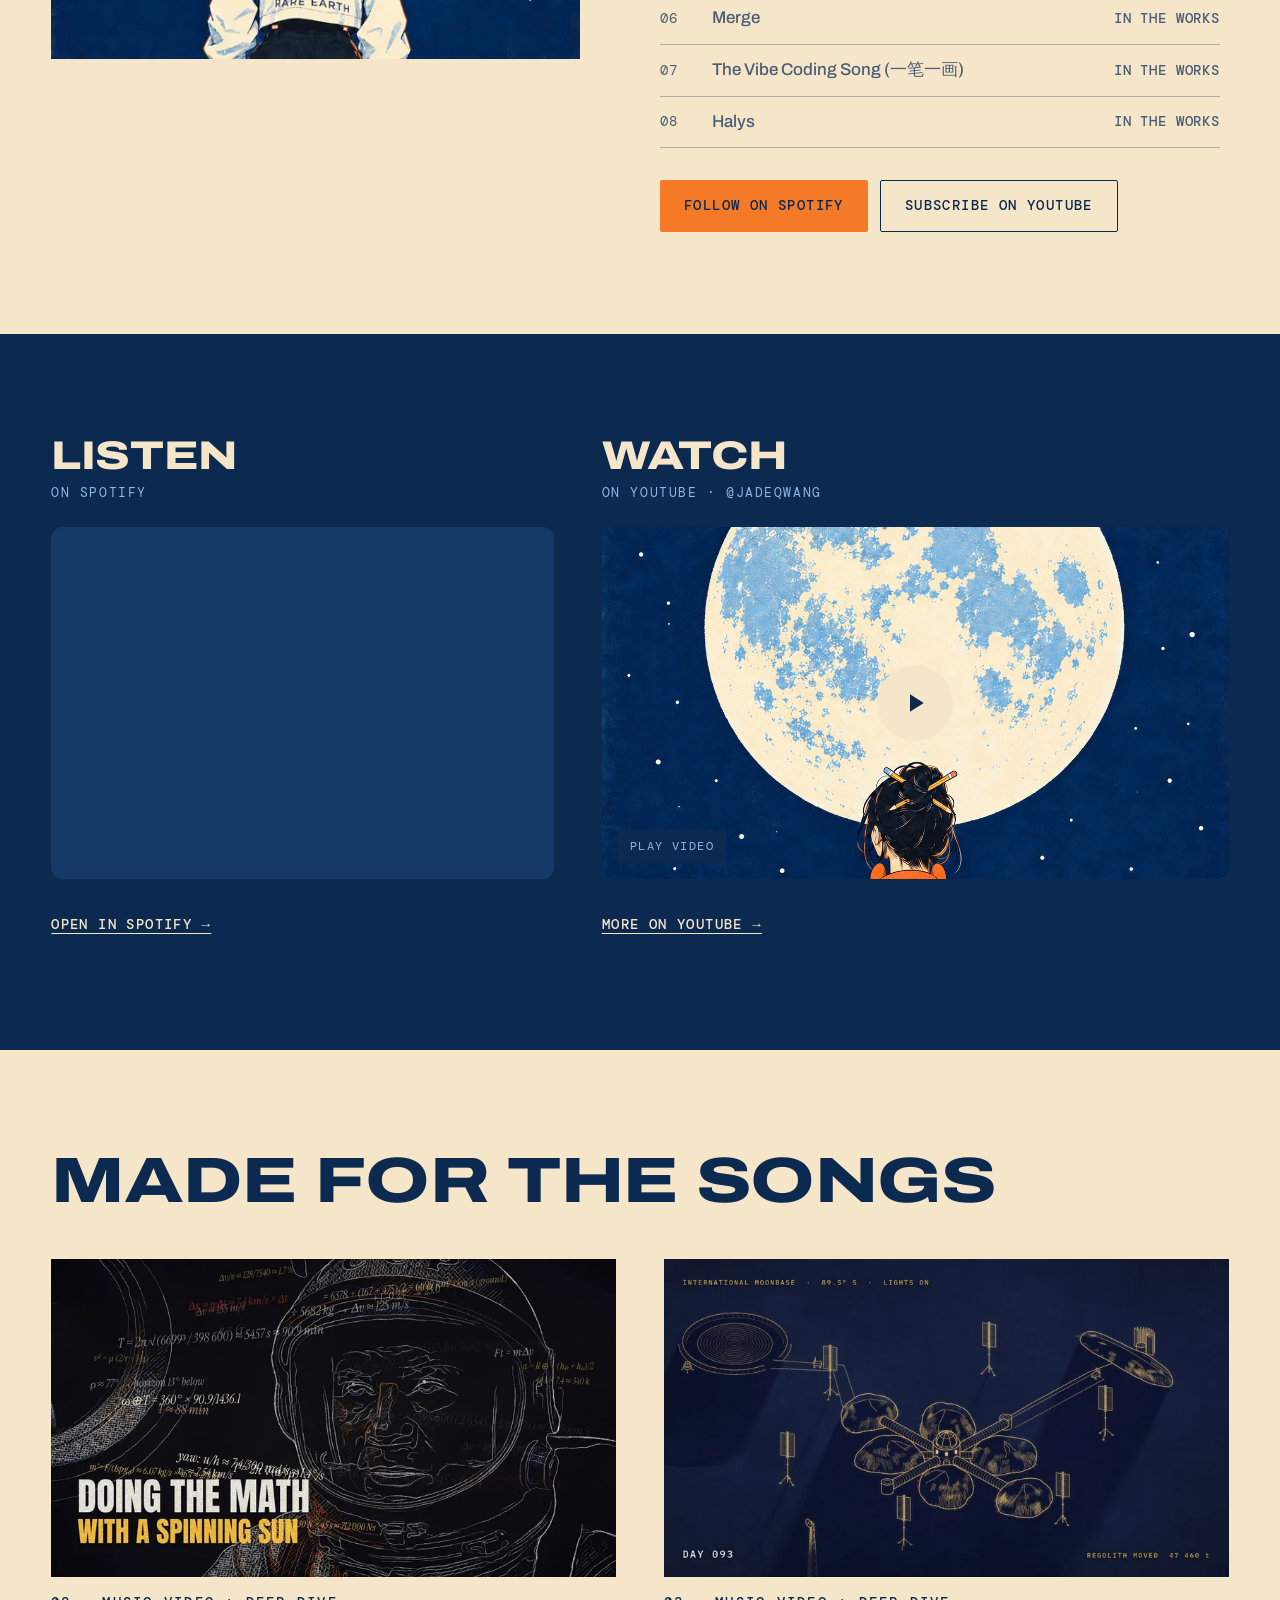
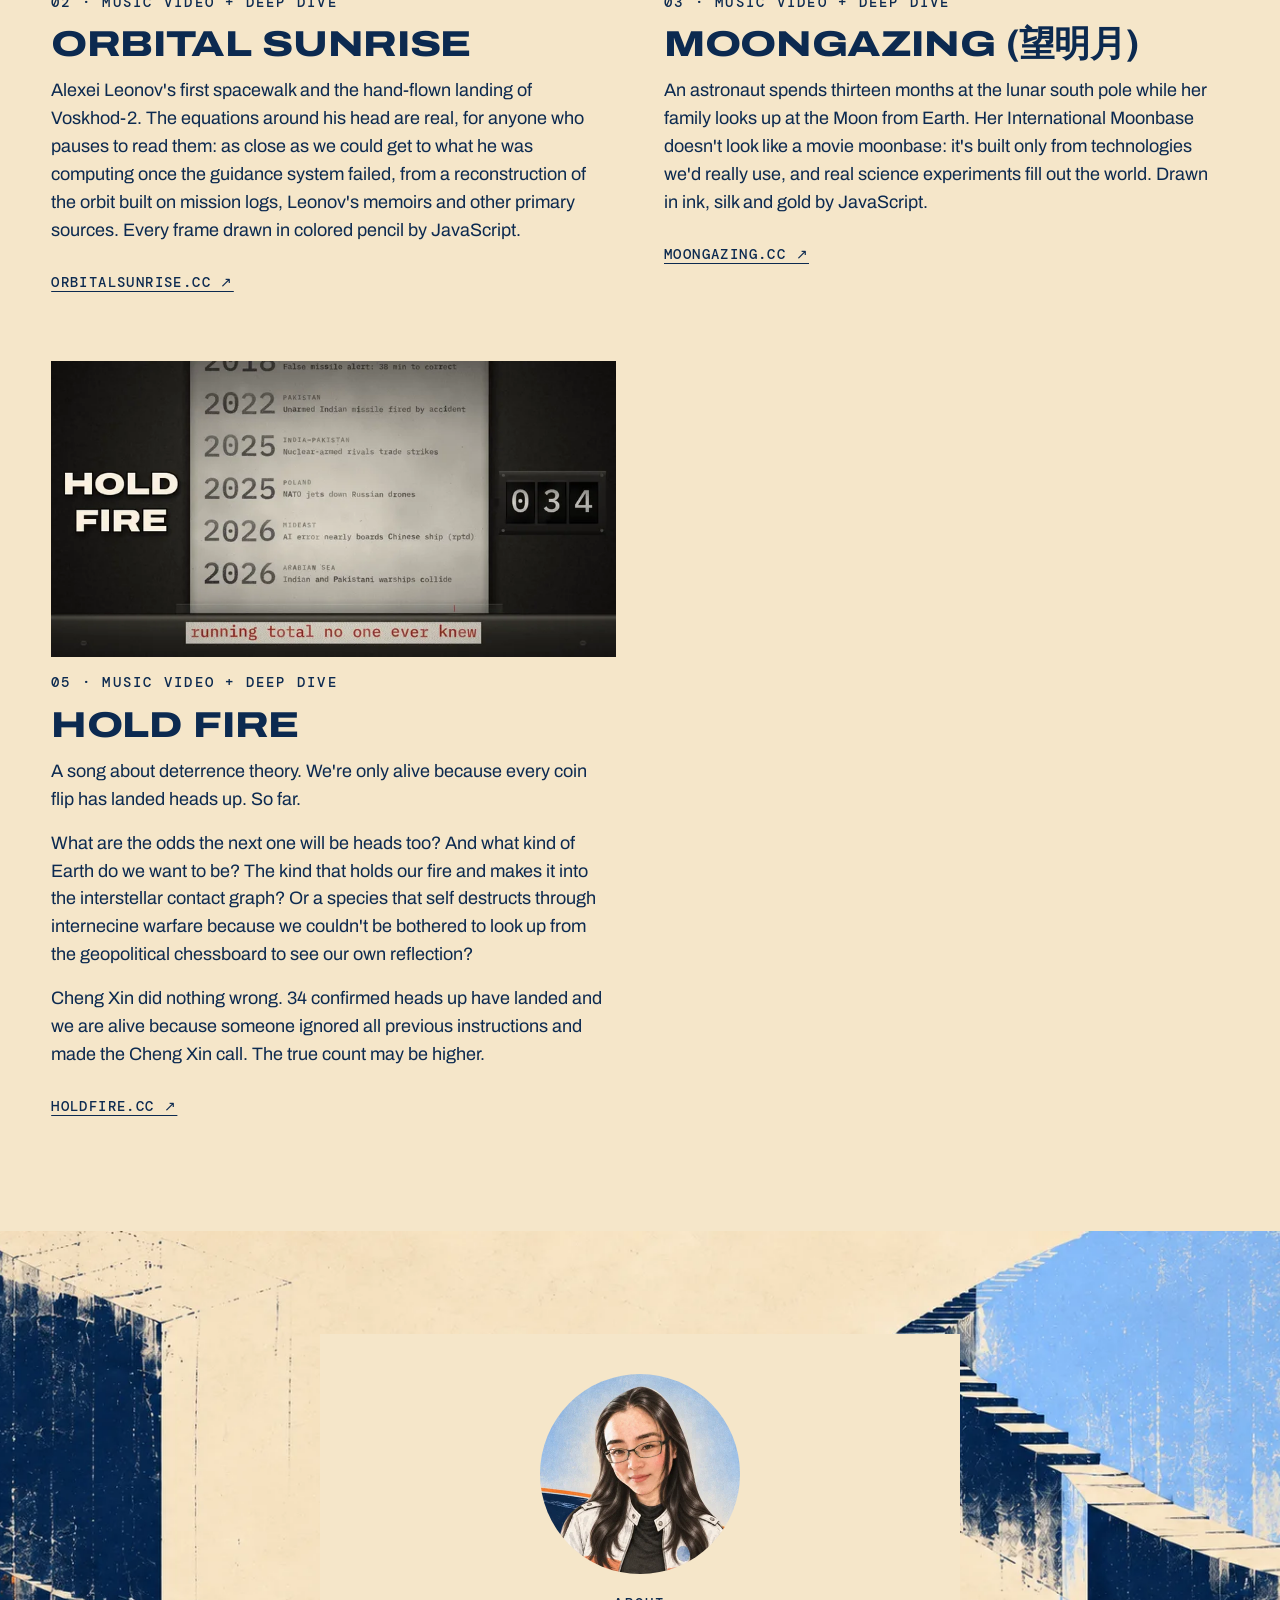
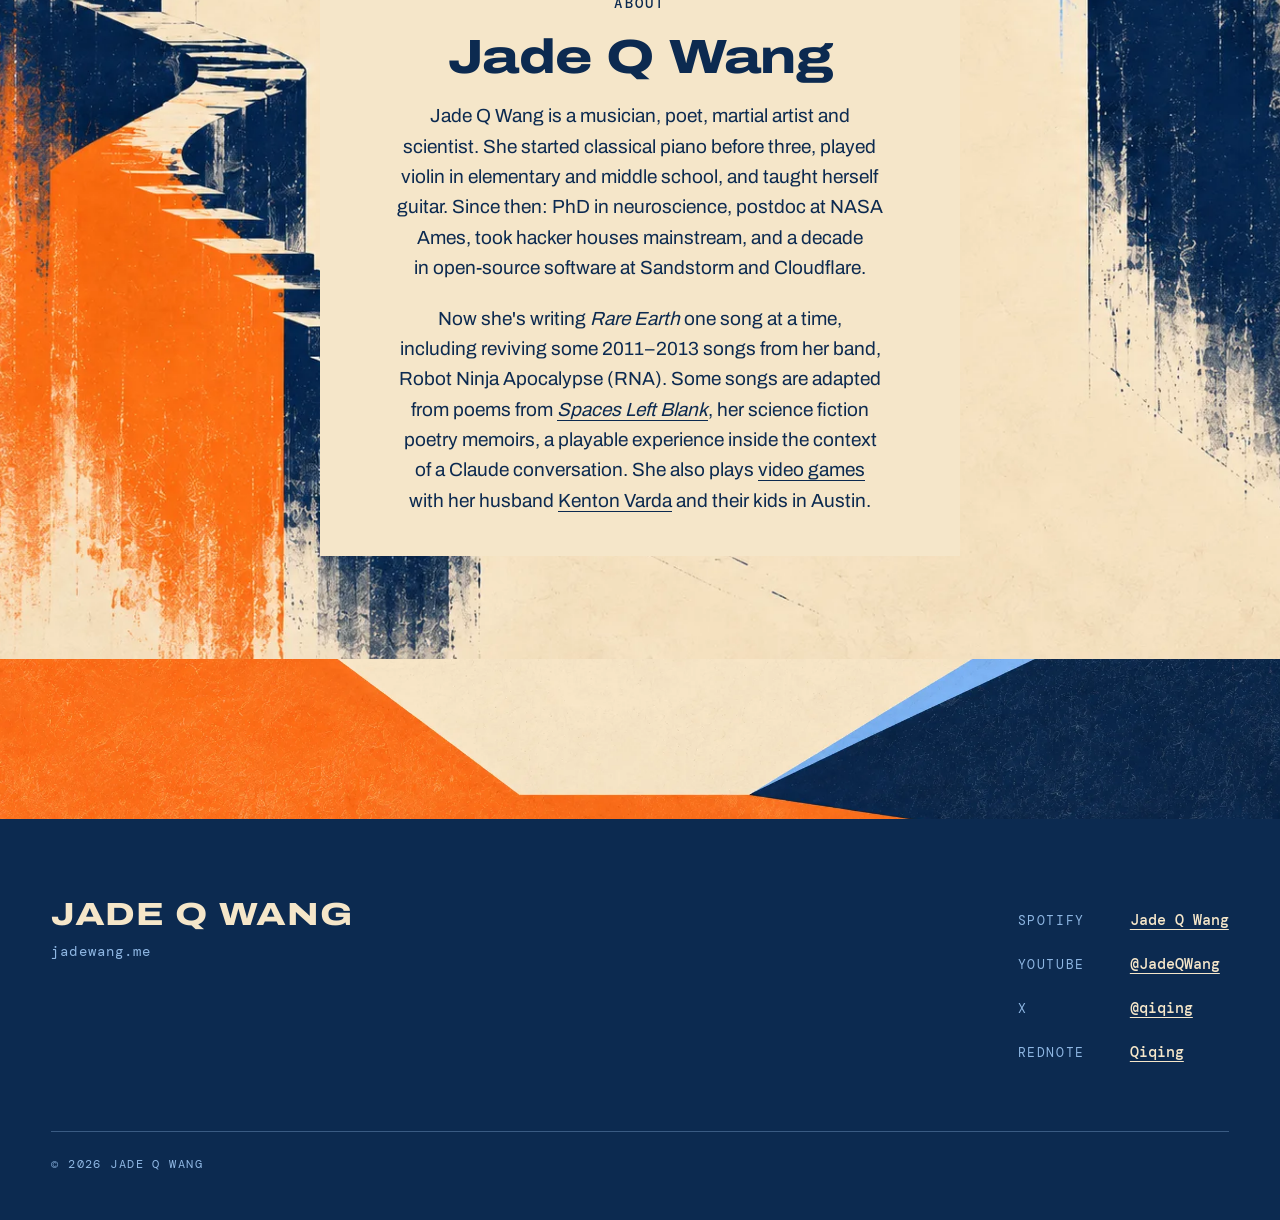
==== commit 590a8044: "Link Hold Fire video in the tracklist" ====
--- a/index.html
+++ b/index.html
@@ -85,7 +85,7 @@
       <p class="kicker">Album in progress</p>
       <h2 class="display album-title" id="album-title"><span>RARE</span><span>EARTH</span></h2>
       <p class="album-sub">Released one song at a time</p>
-      <p class="album-intro">I'm writing Rare Earth one song at a time and putting each one out as soon as it's finished. Four are out now. Follow along and watch the album fill in.</p>
+      <p class="album-intro">I'm writing Rare Earth one song at a time and putting each one out as soon as it's finished. Five are out now. Follow along and watch the album fill in.</p>
 
       <!-- TRACKLIST
            Each released song links to its YouTube video; Spotify is covered by the Listen player.
@@ -114,10 +114,10 @@
           <span class="track-title">Rewind</span>
           <a href="https://www.youtube.com/watch?v=BU4htU-Rrog" aria-label="Watch Rewind on YouTube">Watch →</a>
         </li>
-        <li class="track track--soon">
+        <li class="track">
           <span>05</span>
           <span class="track-title">Hold Fire</span>
-          <span class="track-status">Coming soon</span>
+          <a href="https://www.youtube.com/watch?v=pCrO5CFEGuk" aria-label="Watch Hold Fire on YouTube">Watch →</a>
         </li>
         <li class="track track--wip">
           <span>06</span>
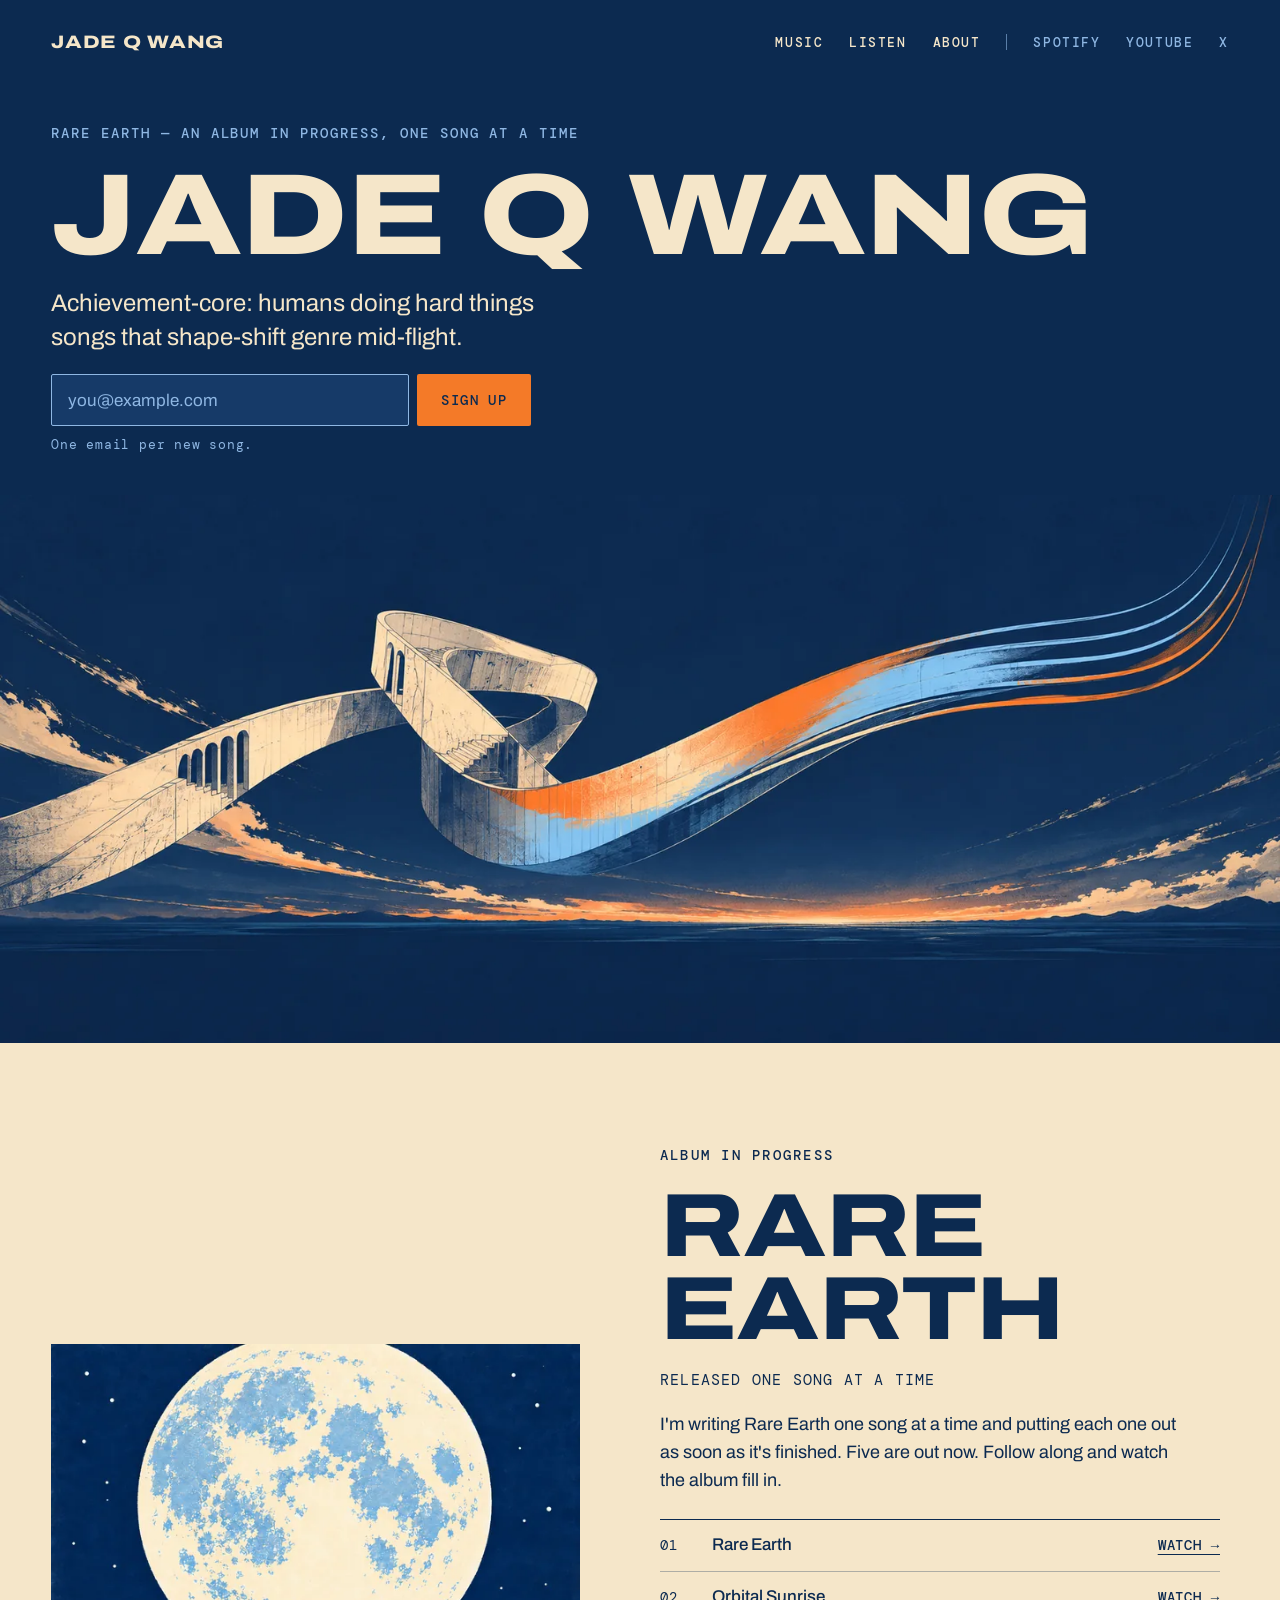
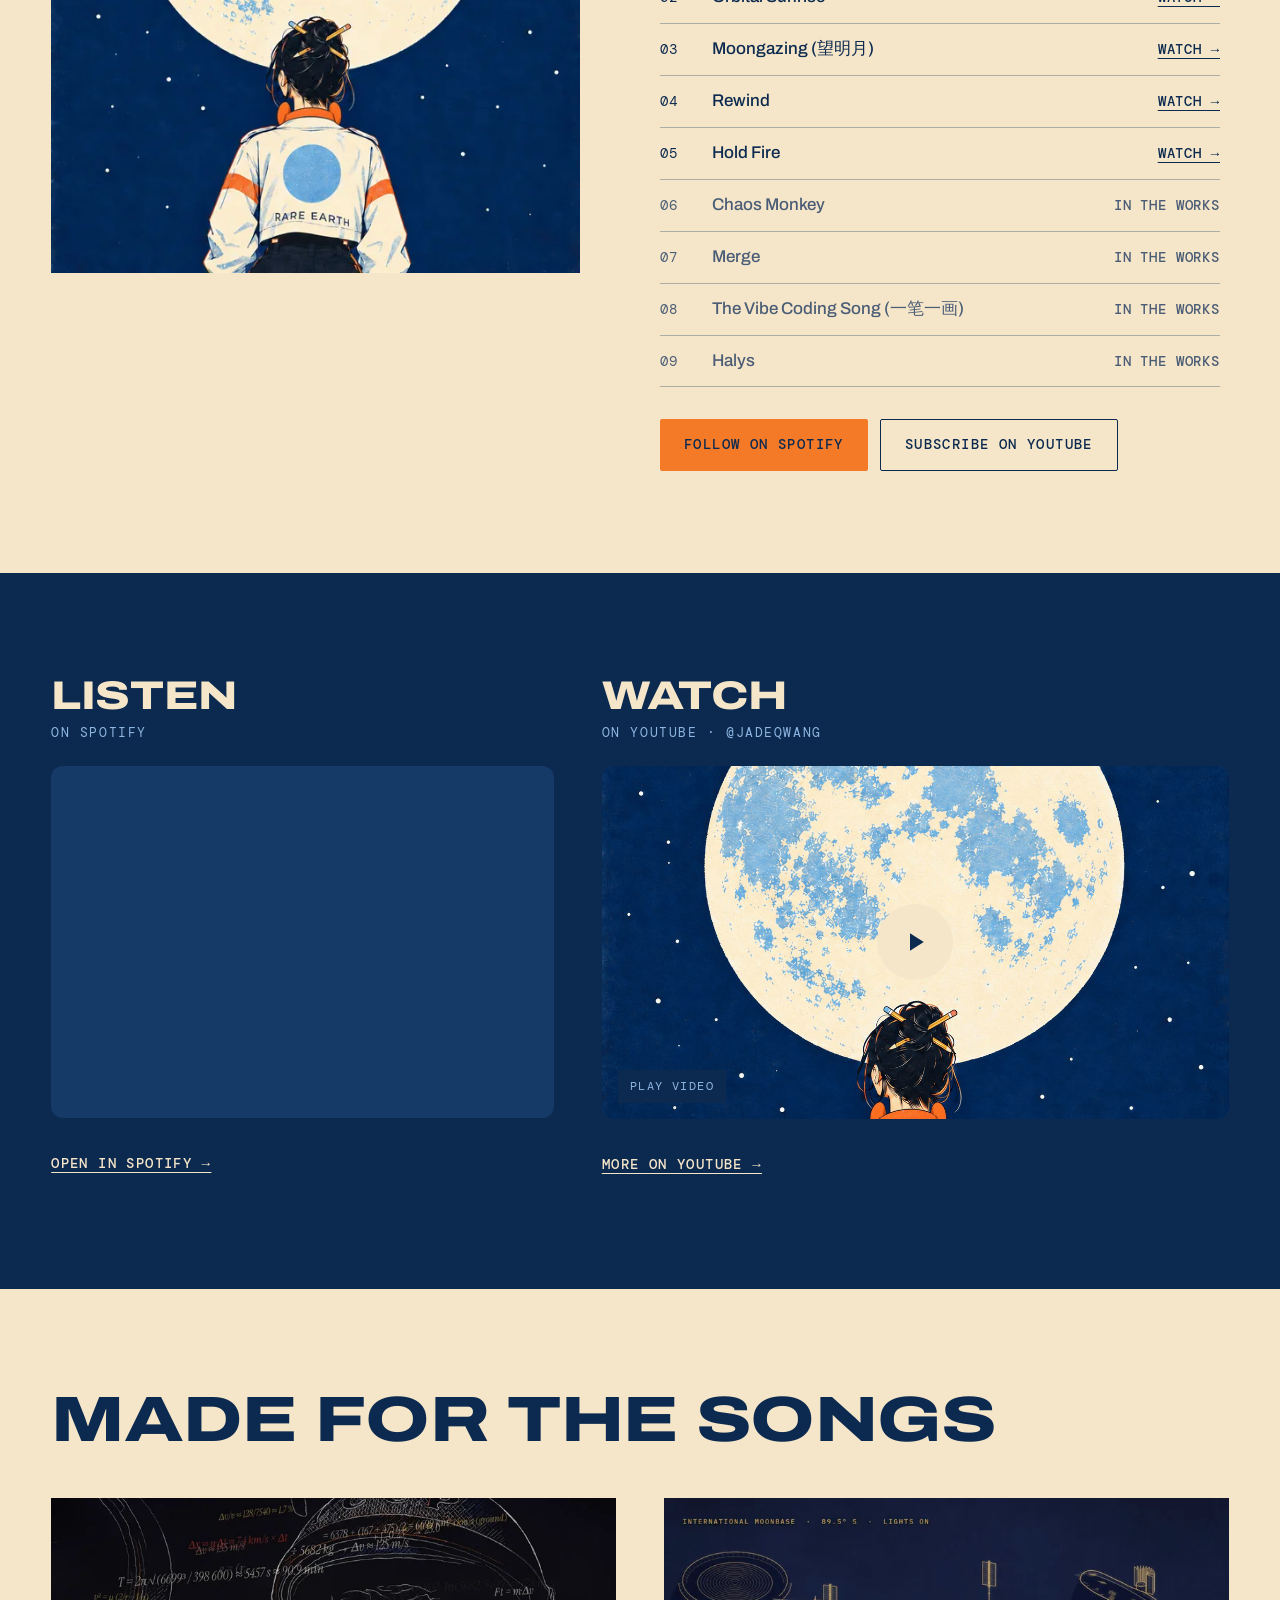
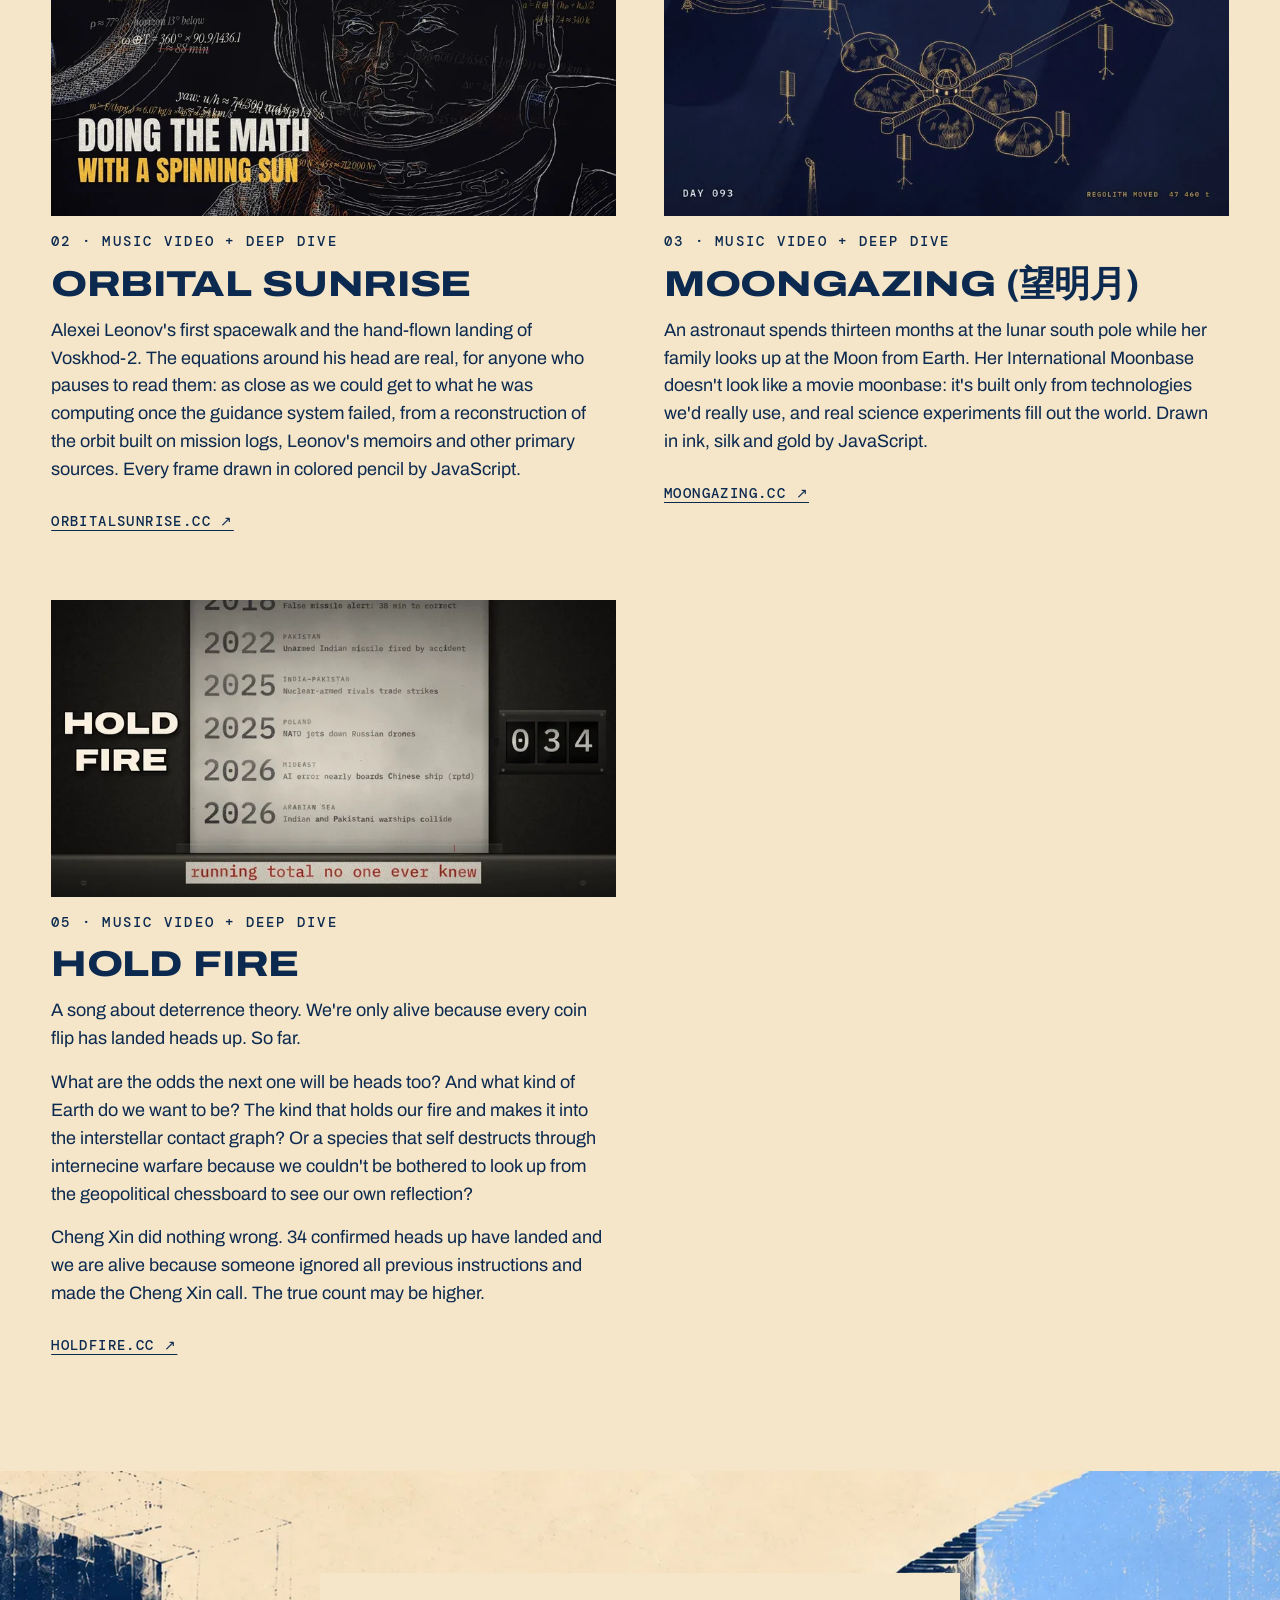
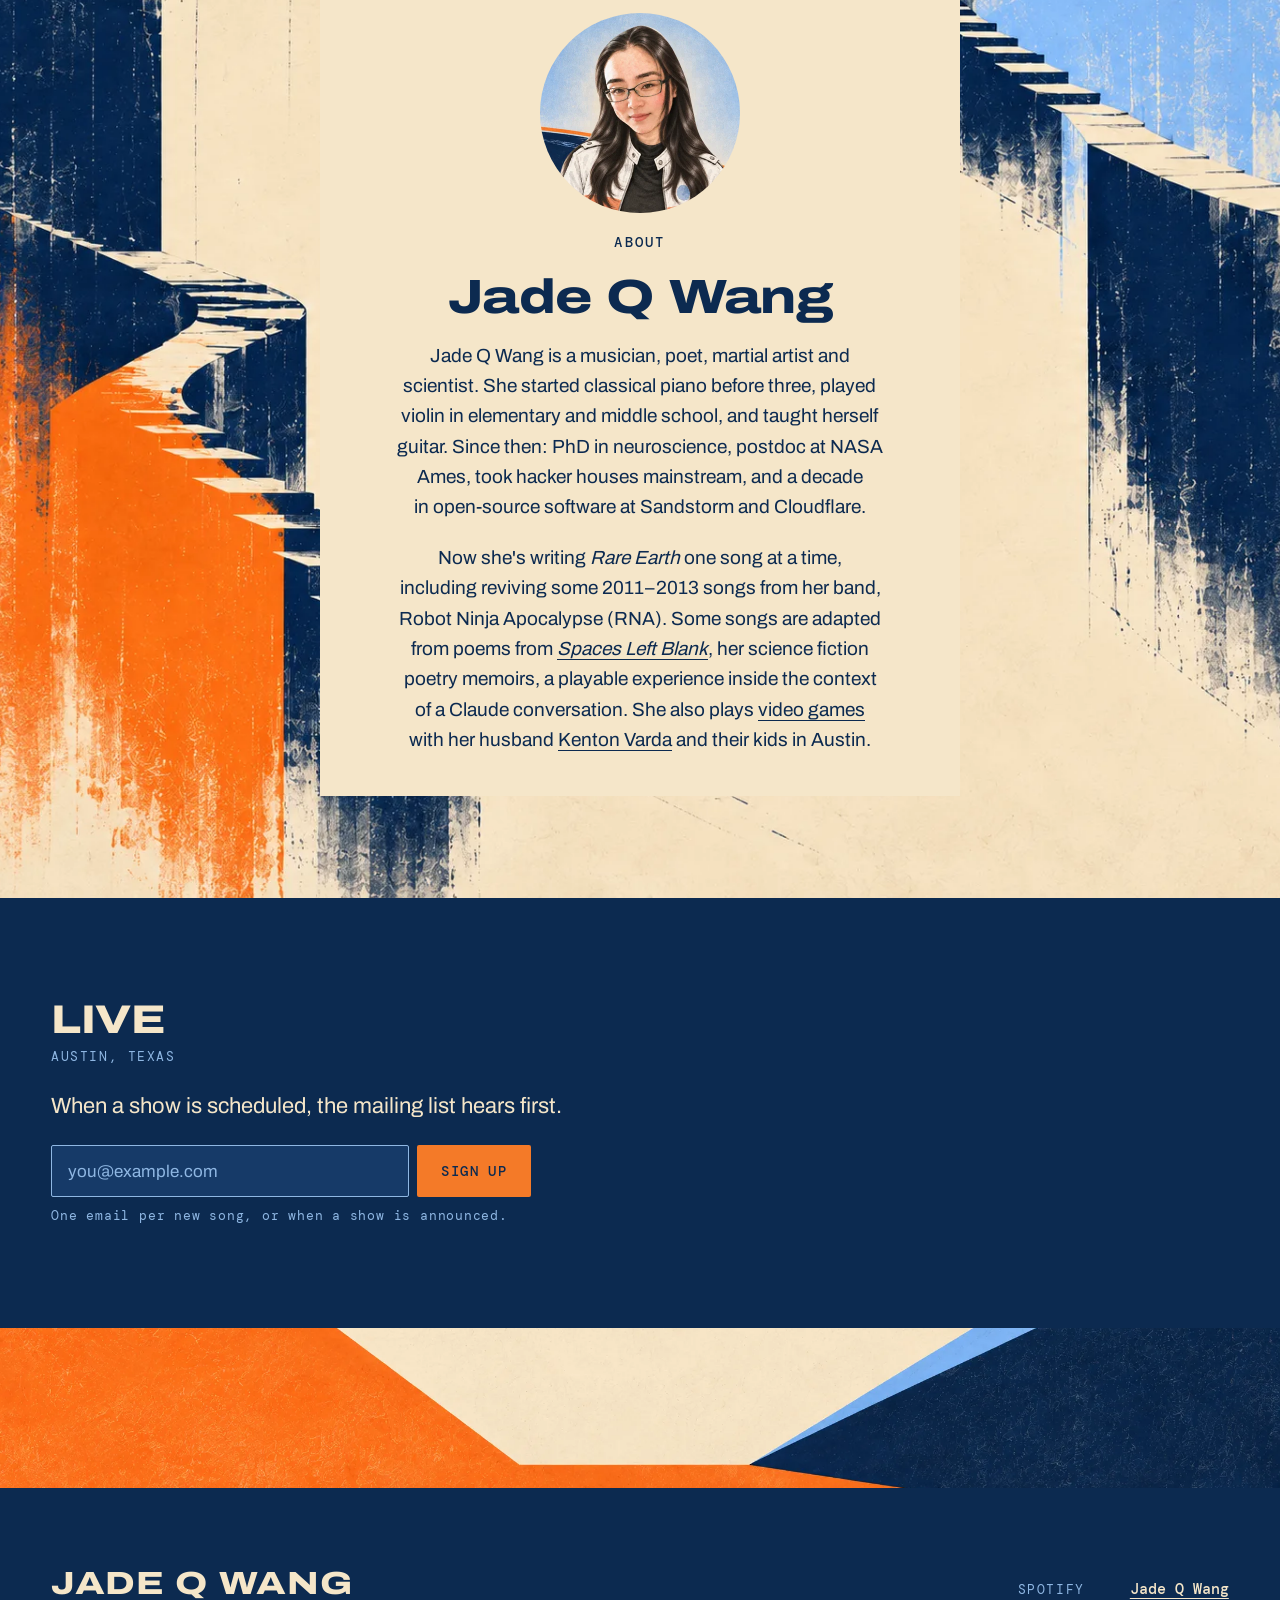
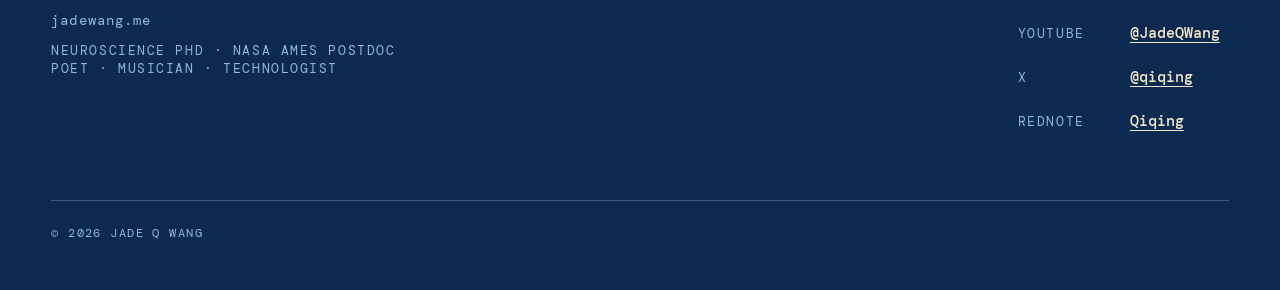
==== commit 0cce486f: "Add email signup, Live section, and footer credentials - Hero: premise line and a Buttondown signup " ====
--- a/index.html
+++ b/index.html
@@ -63,6 +63,17 @@
   <div class="hero-text">
     <a class="hero-kicker" href="#music">Rare Earth — an album in progress, one song at a time</a>
     <h1 class="display hero-title" id="hero-title">JADE Q WANG</h1>
+    <p class="hero-premise"><span><span class="nowrap">Achievement-core:</span> <span class="nowrap">humans doing hard things</span></span> <span><span class="nowrap">songs that shape-shift</span> <span class="nowrap">genre mid-flight.</span></span></p>
+
+    <!-- SIGNUP: a plain form post to the "Rare Earth Album" newsletter on Buttondown; no script needed.
+         The same form is repeated in the Live section. -->
+    <form class="signup" action="https://buttondown.com/api/emails/embed-subscribe/rare-earth-album" method="post">
+      <div class="signup-row">
+        <input type="email" name="email" required autocomplete="email" placeholder="you@example.com" aria-label="Email address">
+        <button class="button button--primary" type="submit">Sign up</button>
+      </div>
+      <p class="signup-note">One email per new song.</p>
+    </form>
   </div>
   <picture class="hero-art">
     <source type="image/webp" srcset="/assets/img/header-1600.webp 1600w, /assets/img/header-2800.webp 2800w" sizes="100vw">
@@ -121,16 +132,21 @@
         </li>
         <li class="track track--wip">
           <span>06</span>
+          <span class="track-title">Chaos Monkey</span>
+          <span class="track-status">In the works</span>
+        </li>
+        <li class="track track--wip">
+          <span>07</span>
           <span class="track-title">Merge</span>
           <span class="track-status">In the works</span>
         </li>
         <li class="track track--wip">
-          <span>07</span>
+          <span>08</span>
           <span class="track-title">The Vibe Coding Song (一笔一画)</span>
           <span class="track-status">In the works</span>
         </li>
         <li class="track track--wip">
-          <span>08</span>
+          <span>09</span>
           <span class="track-title">Halys</span>
           <span class="track-status">In the works</span>
         </li>
@@ -254,6 +270,23 @@
   </div>
 </section>
 
+<section class="live" id="live" aria-labelledby="live-title">
+  <div class="wrap">
+    <div class="media-head">
+      <h2 class="display" id="live-title">LIVE</h2>
+      <p class="label">Austin, Texas</p>
+    </div>
+    <p class="live-text">When a show is scheduled, the mailing list hears first.</p>
+    <form class="signup" action="https://buttondown.com/api/emails/embed-subscribe/rare-earth-album" method="post">
+      <div class="signup-row">
+        <input type="email" name="email" required autocomplete="email" placeholder="you@example.com" aria-label="Email address">
+        <button class="button button--primary" type="submit">Sign up</button>
+      </div>
+      <p class="signup-note">One email per new song, or when a show is announced.</p>
+    </form>
+  </div>
+</section>
+
 <picture class="band" aria-hidden="true">
   <source type="image/webp" srcset="/assets/img/geo-1086.webp 1086w, /assets/img/geo-2172.webp 2172w" sizes="100vw">
   <img src="/assets/img/geo-1086.jpg" srcset="/assets/img/geo-1086.jpg 1086w, /assets/img/geo-2172.jpg 2172w" sizes="100vw"
@@ -268,6 +301,7 @@
       <div class="footer-brand">
         <p class="display">JADE Q WANG</p>
         <p class="mono">jadewang.me</p>
+        <p class="label"><span class="nowrap">Neuroscience PhD ·</span> <span class="nowrap">NASA Ames postdoc</span><br><span class="nowrap">Poet · Musician · Technologist</span></p>
       </div>
       <dl class="footer-links">
         <dt>Spotify</dt><dd><a href="https://open.spotify.com/artist/7vnTuvlsowMY5XmkqCdc84">Jade Q Wang</a></dd>
--- a/assets/css/site.css
+++ b/assets/css/site.css
@@ -117,6 +117,22 @@
   letter-spacing: 0.14em; line-height: 1.4; text-transform: uppercase;
 }
 .hero-title { font-size: clamp(52px, 9vw, 136px); line-height: 0.9; }
+.hero-premise { max-width: 30em; font-size: clamp(19px, 2vw, 24px); line-height: 1.4; }
+.hero-premise > span { display: block; text-wrap: balance; } /* one phrase per line */
+
+/* ---------- email signup (hero and Live) ---------- */
+.signup { width: 100%; max-width: 480px; display: flex; flex-direction: column; gap: 10px; }
+.signup-row { display: flex; flex-wrap: wrap; gap: 8px; }
+.signup input {
+  flex: 1 1 180px; min-width: 0; min-height: 52px; padding: 0 16px;
+  border: 1.5px solid var(--blue); border-radius: 2px;
+  background: var(--navy-2); color: var(--cream);
+  font-family: var(--sans); font-size: 17px;
+}
+.signup input::placeholder { color: var(--blue); opacity: 1; }
+.signup .button { border: 0; cursor: pointer; }
+.signup-note { font-family: var(--mono); font-size: 13px; letter-spacing: 0.06em; line-height: 1.4; color: var(--blue); }
+
 .hero-art img {
   width: 100%; height: auto; min-height: 260px;
   object-fit: cover; object-position: 35% 50%;
@@ -259,6 +275,11 @@
 .about-card h2 ~ p { font-size: 19px; line-height: 1.6; text-wrap: pretty; }
 @media (min-width: 641px) { .about-card h2 + p { text-wrap: balance; } } /* balance gives up past 6 lines, so only the shorter first paragraph gets it */
 .about-card a:hover { color: inherit; text-decoration-thickness: 2px; } /* orange text fails contrast on cream */
+
+/* ---------- live ---------- */
+.live { padding: var(--section-y) var(--pad); }
+.live .wrap { display: flex; flex-direction: column; align-items: flex-start; gap: 24px; }
+.live-text { max-width: 30em; font-size: clamp(19px, 2vw, 22px); line-height: 1.4; text-wrap: balance; }
 
 /* ---------- band + footer ---------- */
 .band img { width: 100%; height: 160px; object-fit: cover; object-position: 50% 96%; }
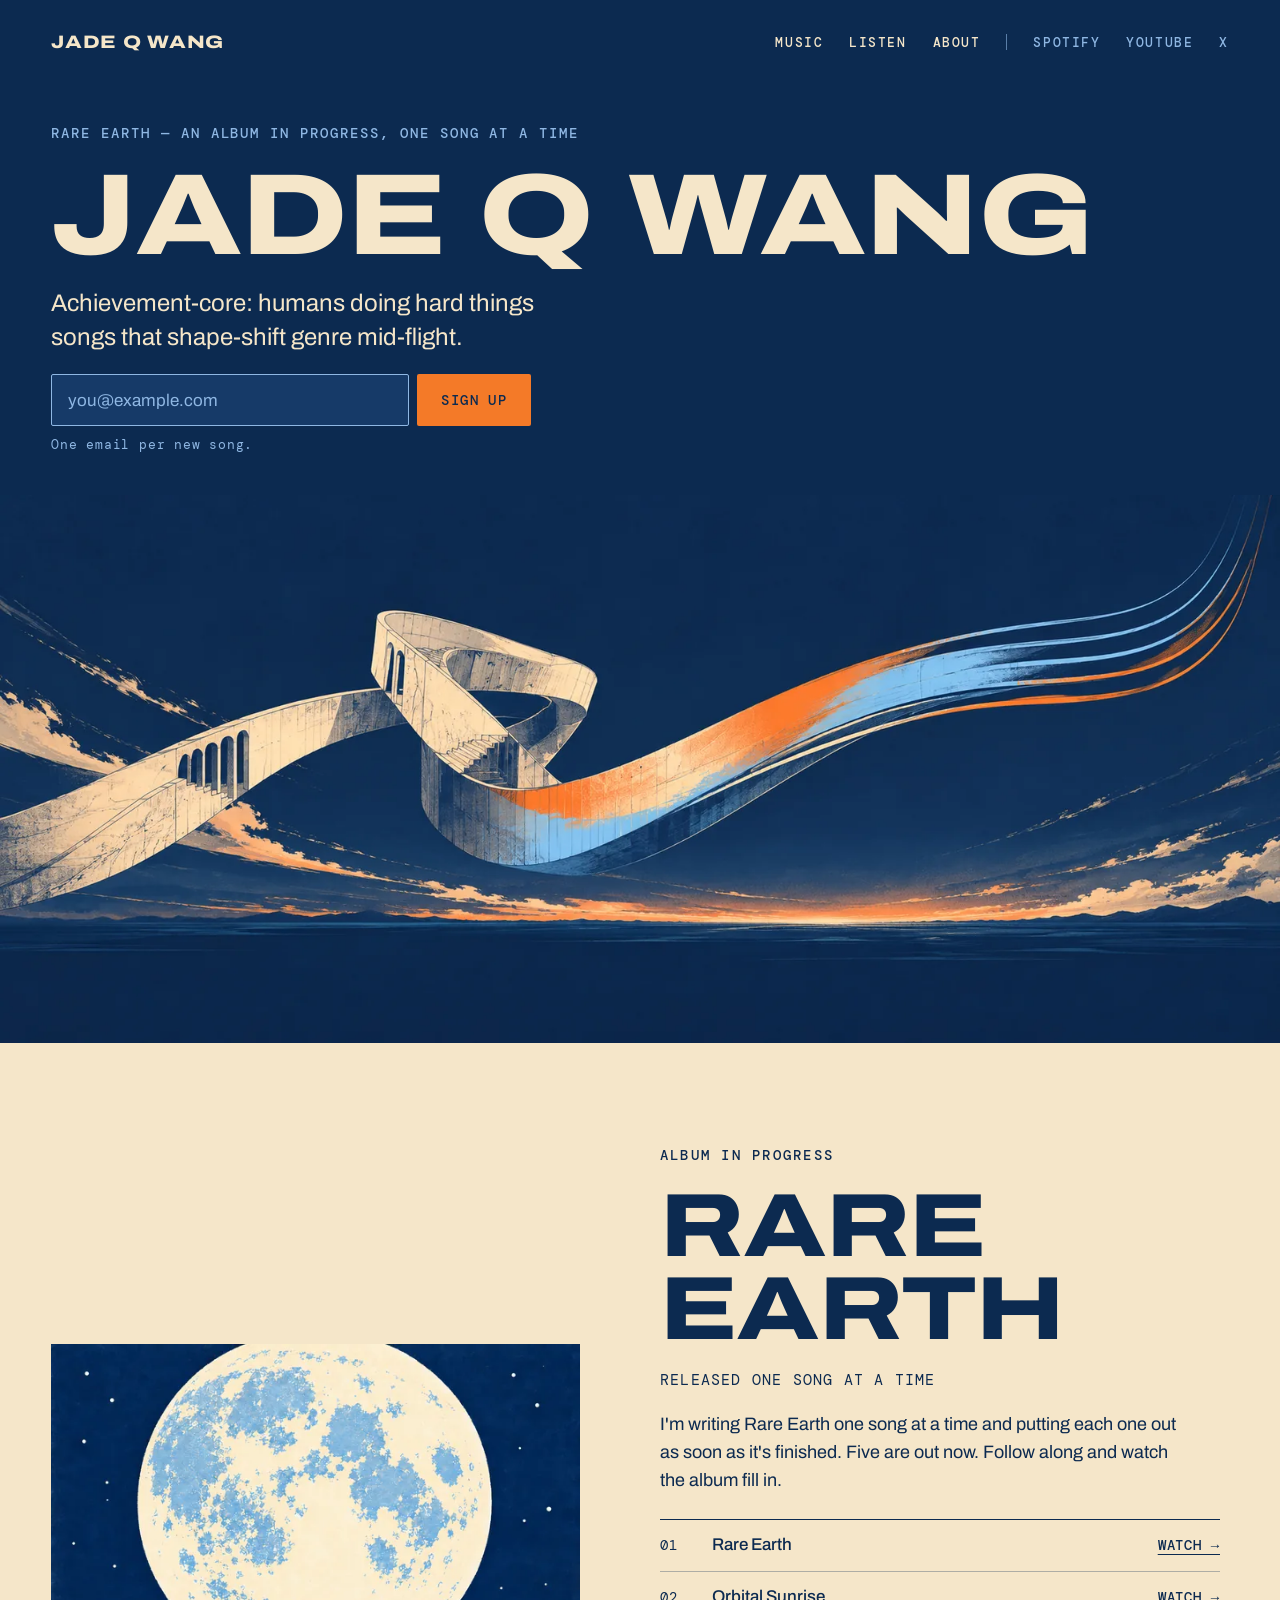
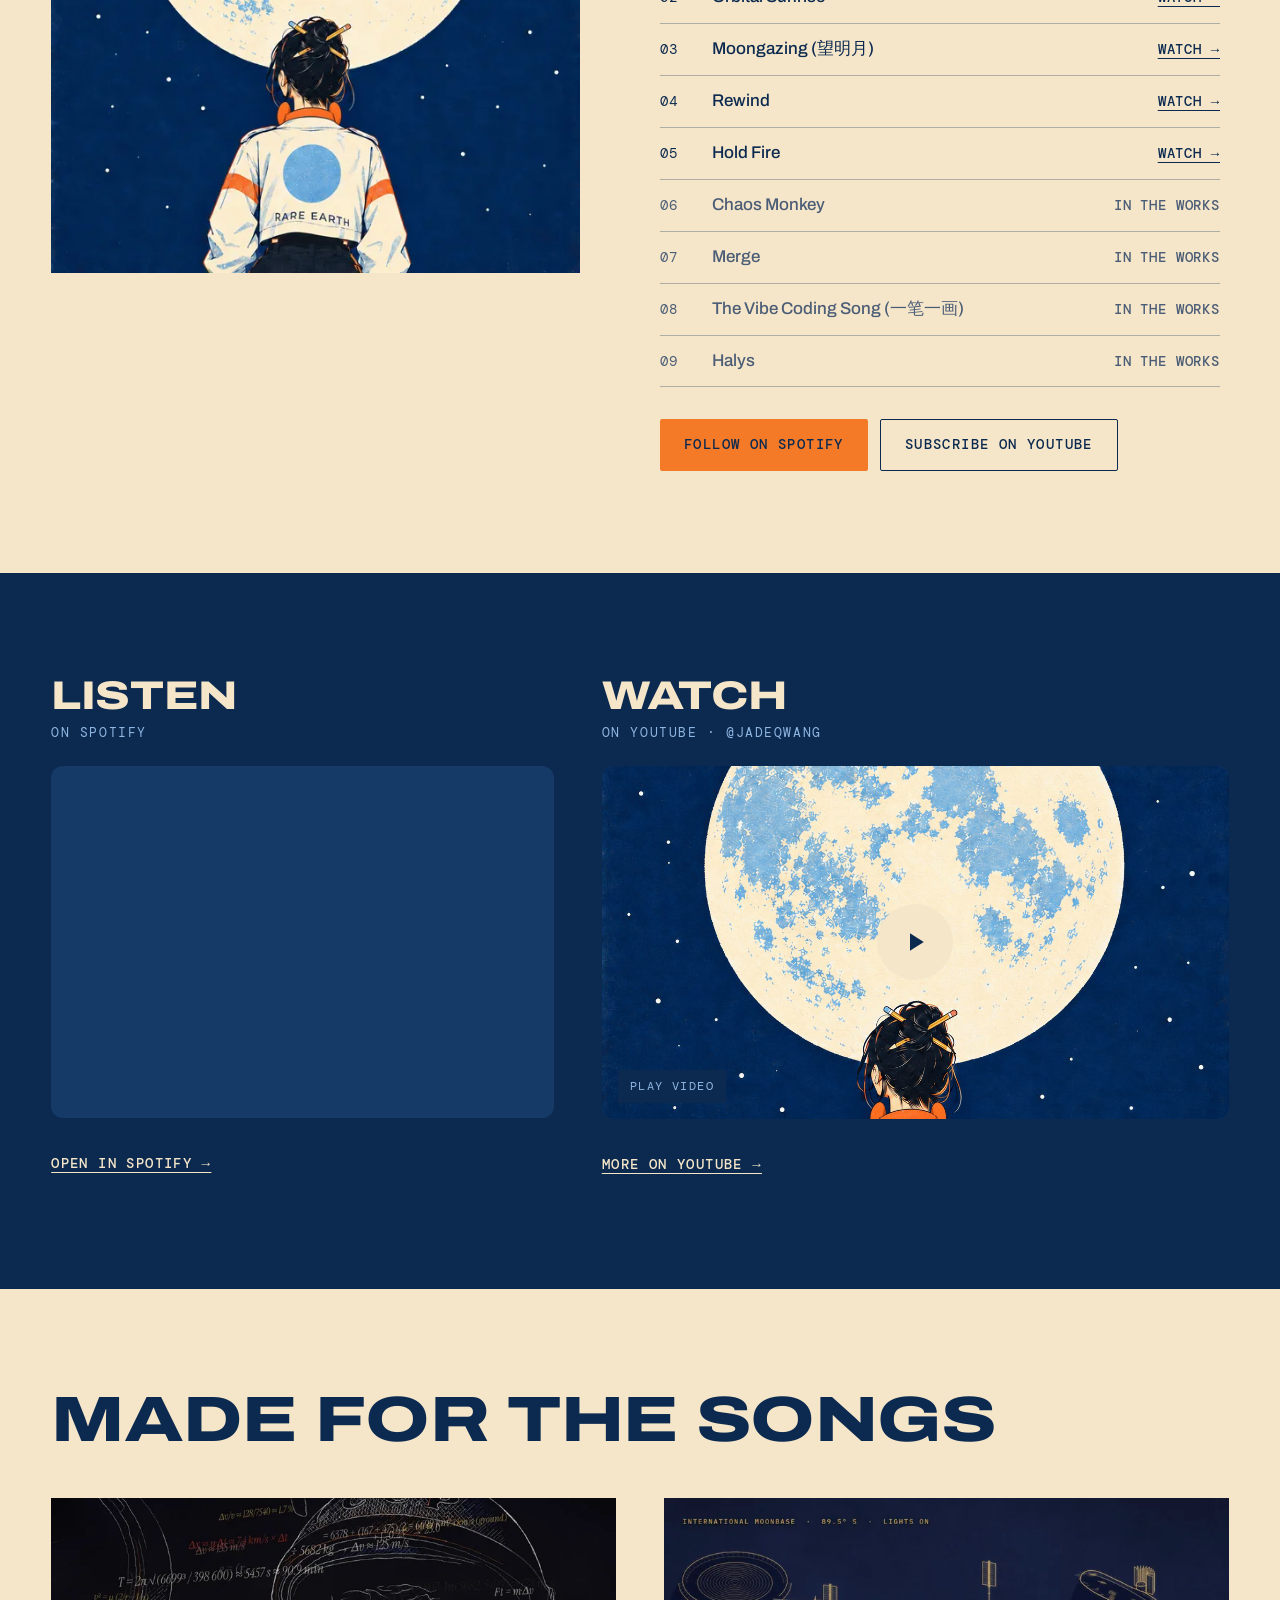
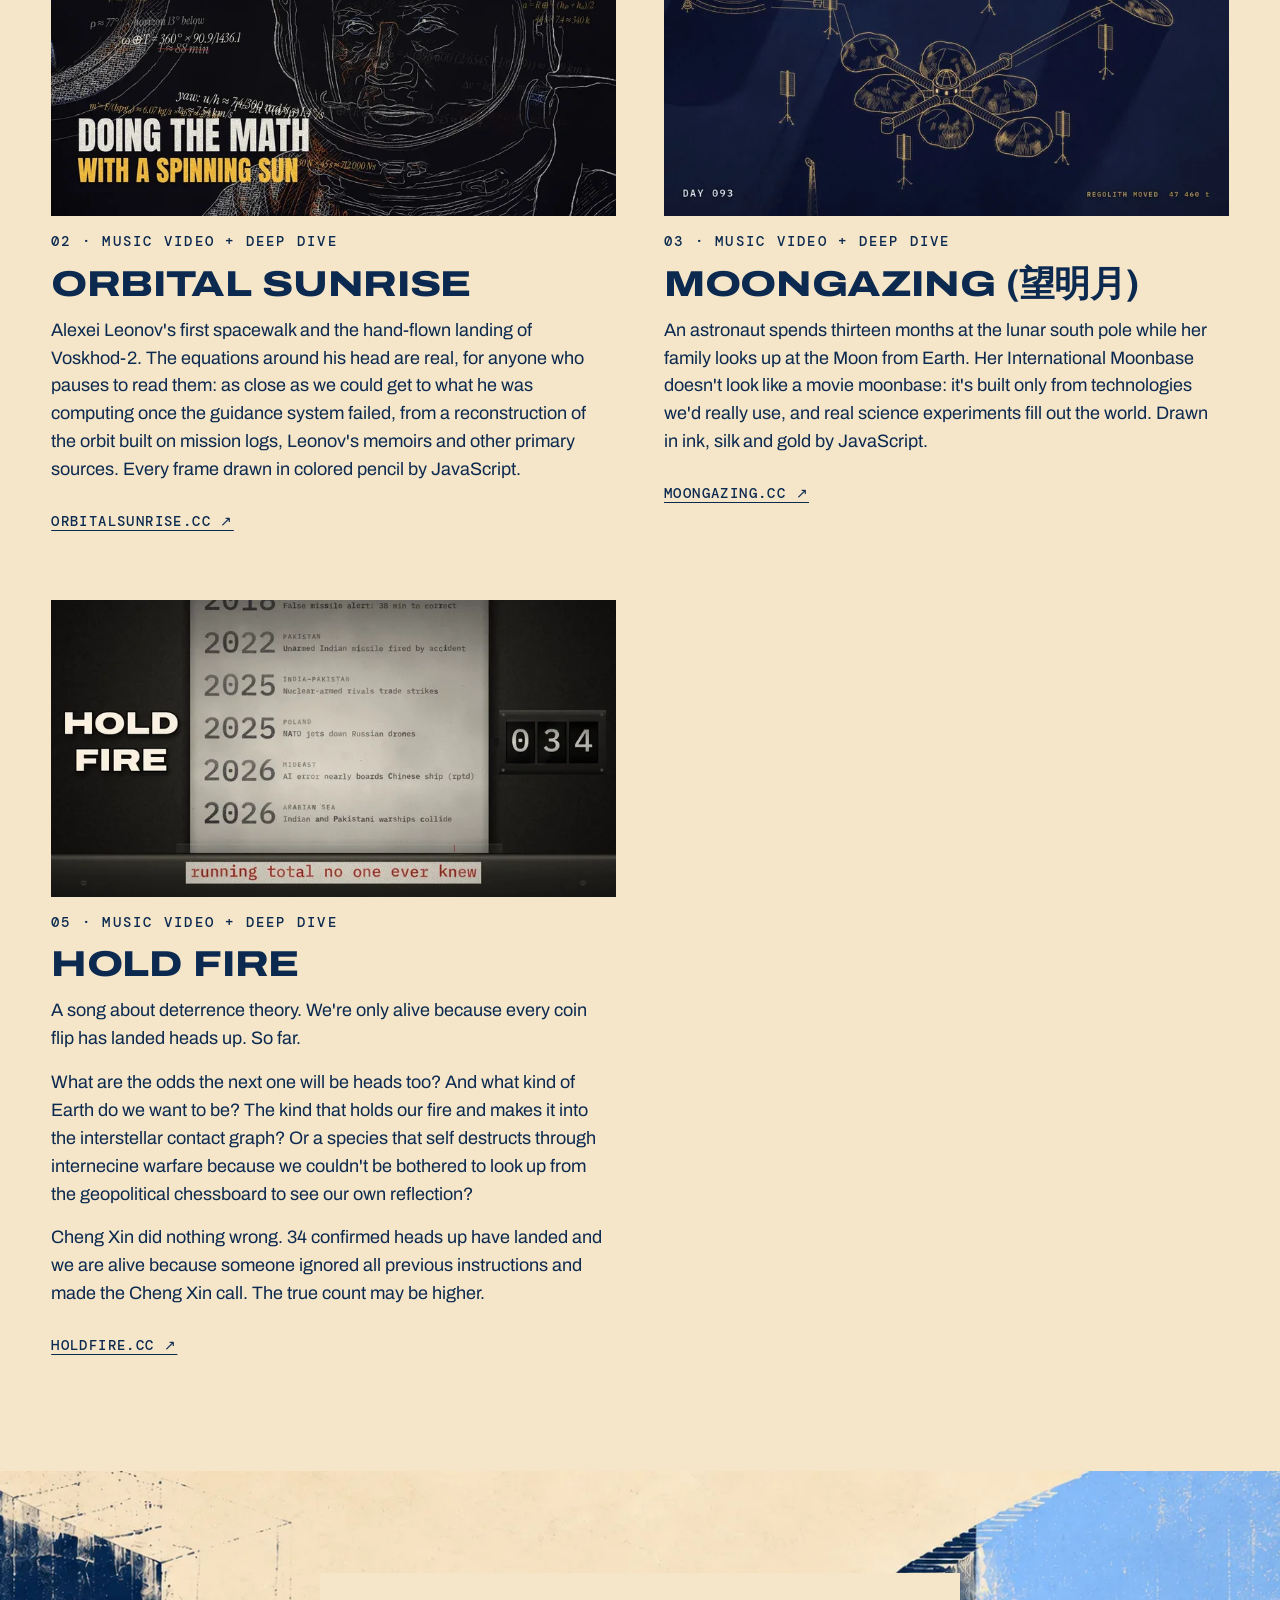
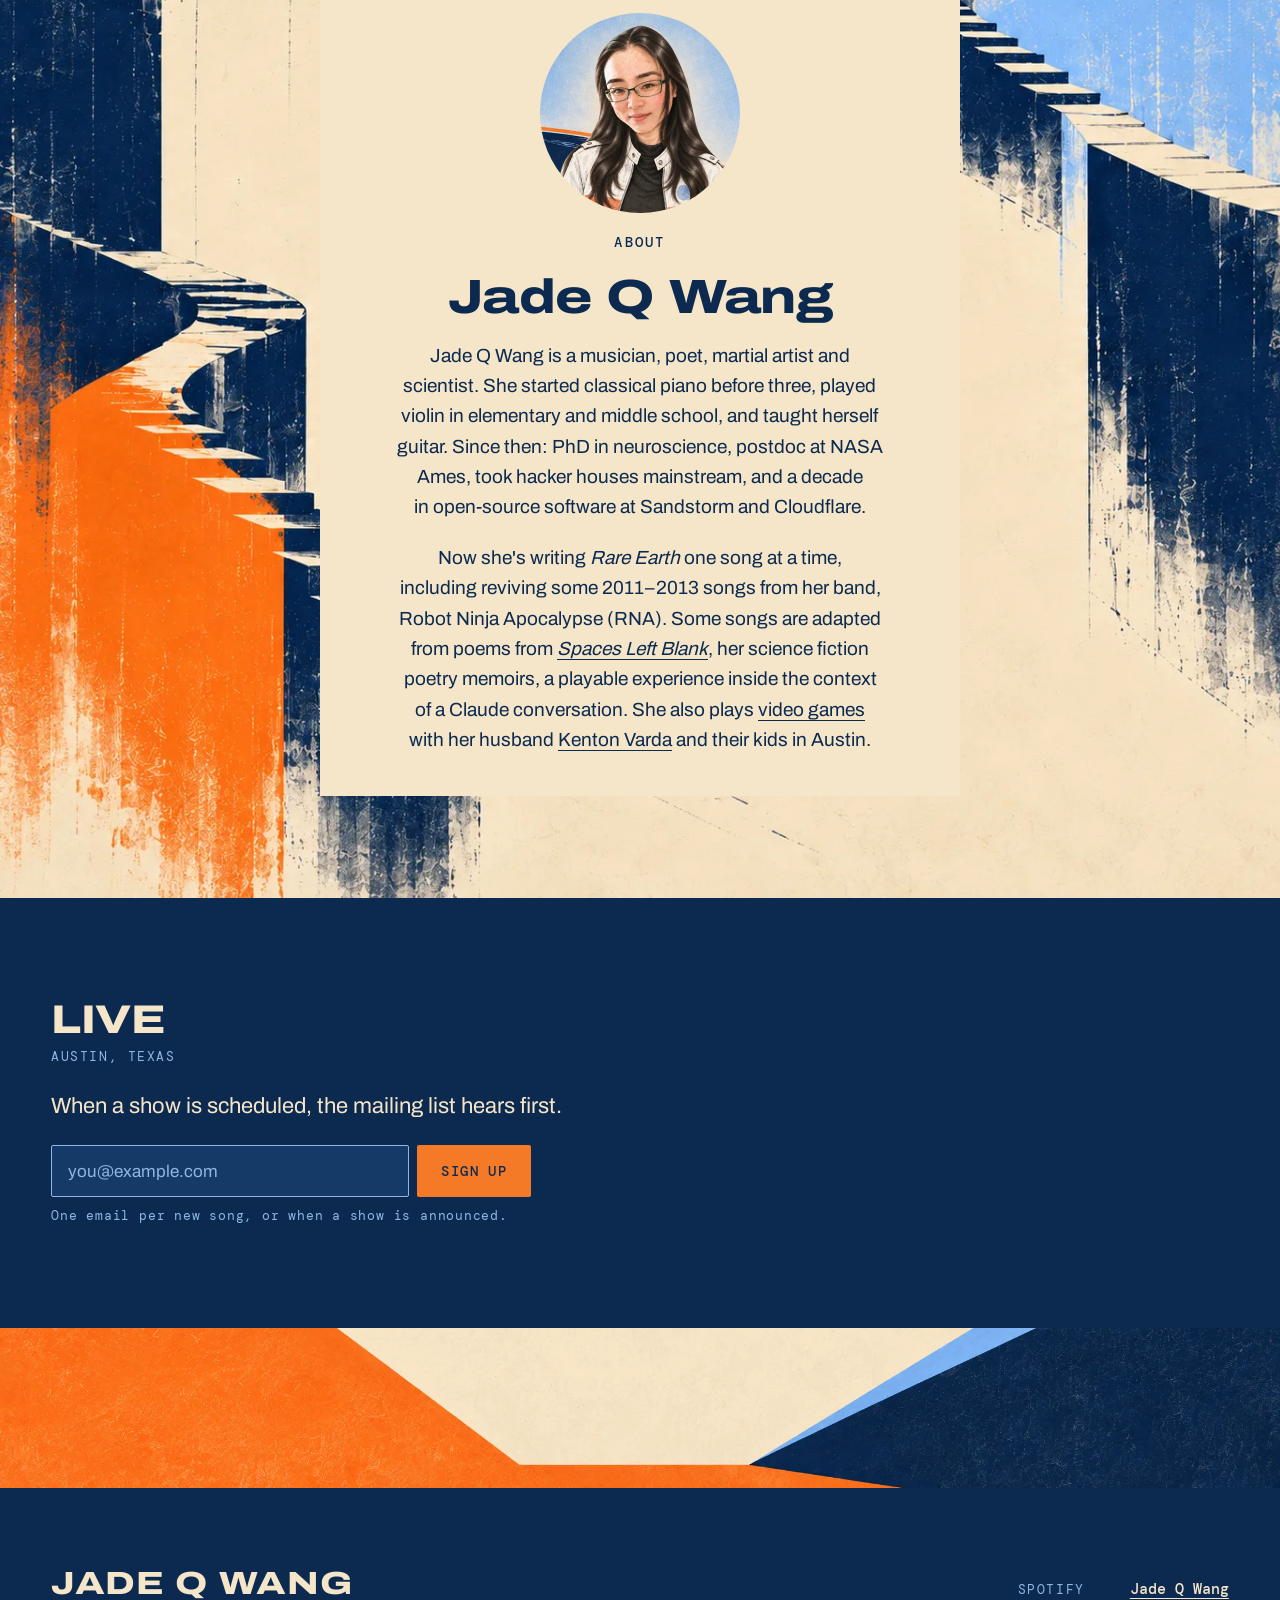
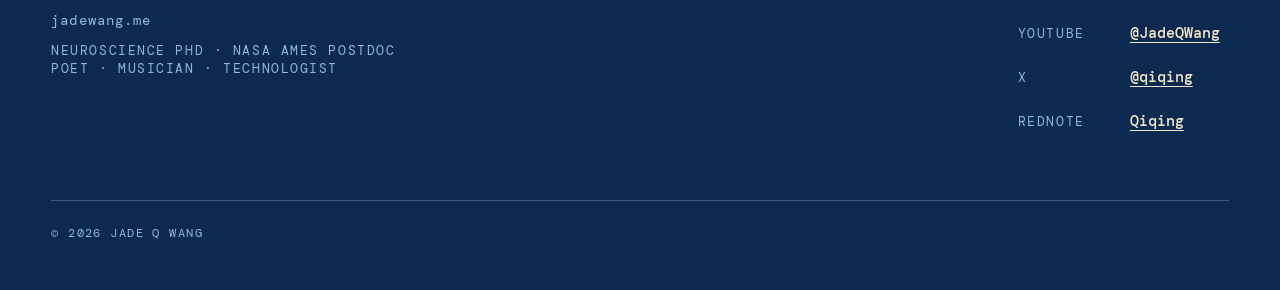
==== commit e54003fd: "Balance signup note, enlarge hero kicker tap target, drop inline style - .signup-note: text-wrap: ba" ====
--- a/index.html
+++ b/index.html
@@ -237,7 +237,7 @@
           <picture>
             <source type="image/webp" srcset="/assets/img/holdfire-034-800.webp 800w, /assets/img/holdfire-034-1200.webp 1200w" sizes="(max-width: 960px) 100vw, 580px">
             <img src="/assets/img/holdfire-034-800.jpg" srcset="/assets/img/holdfire-034-800.jpg 800w, /assets/img/holdfire-034-1200.jpg 1200w" sizes="(max-width: 960px) 100vw, 580px"
-                 width="1200" height="630" style="aspect-ratio: 1200 / 630" loading="lazy"
+                 width="1200" height="630" class="og-ratio" loading="lazy"
                  alt="HOLD FIRE beside a typewritten list of near-misses, a mechanical counter reading 034, and a strip of tape saying running total no one ever knew">
           </picture>
           <p class="kicker">05 · Music video + deep dive</p>
--- a/assets/css/site.css
+++ b/assets/css/site.css
@@ -113,6 +113,7 @@
 }
 .hero-kicker {
   align-self: flex-start; color: var(--blue); text-decoration: none;
+  padding: 13px 0; margin: -13px 0; /* 44px tap target without moving the text */
   font-family: var(--mono); font-size: 14px; font-weight: 500;
   letter-spacing: 0.14em; line-height: 1.4; text-transform: uppercase;
 }
@@ -131,7 +132,7 @@
 }
 .signup input::placeholder { color: var(--blue); opacity: 1; }
 .signup .button { border: 0; cursor: pointer; }
-.signup-note { font-family: var(--mono); font-size: 13px; letter-spacing: 0.06em; line-height: 1.4; color: var(--blue); }
+.signup-note { font-family: var(--mono); font-size: 13px; letter-spacing: 0.06em; line-height: 1.4; color: var(--blue); text-wrap: balance; }
 
 .hero-art img {
   width: 100%; height: auto; min-height: 260px;
@@ -249,6 +250,7 @@
 .made-card:hover { color: inherit; } /* orange text fails contrast on cream */
 .made-card picture { align-self: stretch; }
 .made-card img { width: 100%; aspect-ratio: 16 / 9; object-fit: cover; }
+.made-card img.og-ratio { aspect-ratio: 1200 / 630; } /* link-preview art, shown uncropped */
 .made-card h3 { font-size: clamp(28px, 3vw, 36px); text-transform: uppercase; word-break: keep-all; }
 .made-card p:not(.kicker) { max-width: 560px; text-wrap: pretty; }
 .made-link {
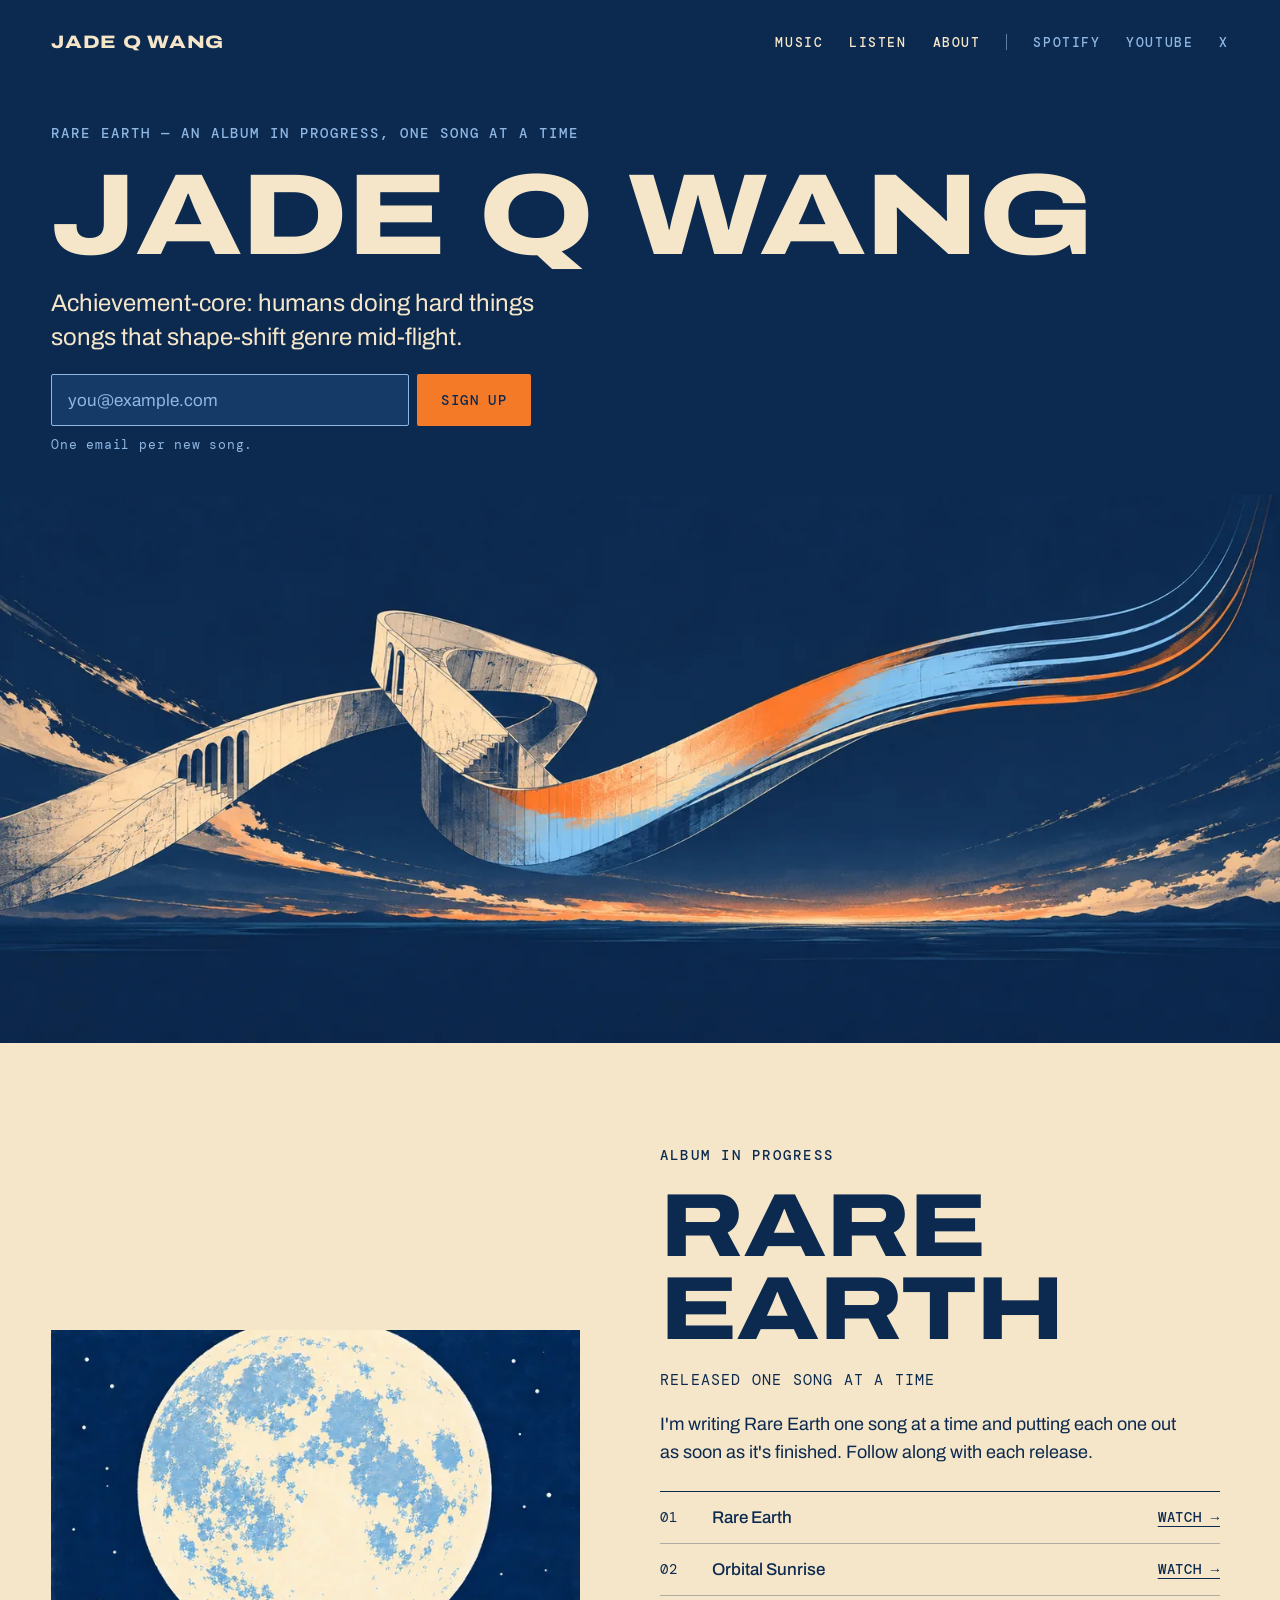
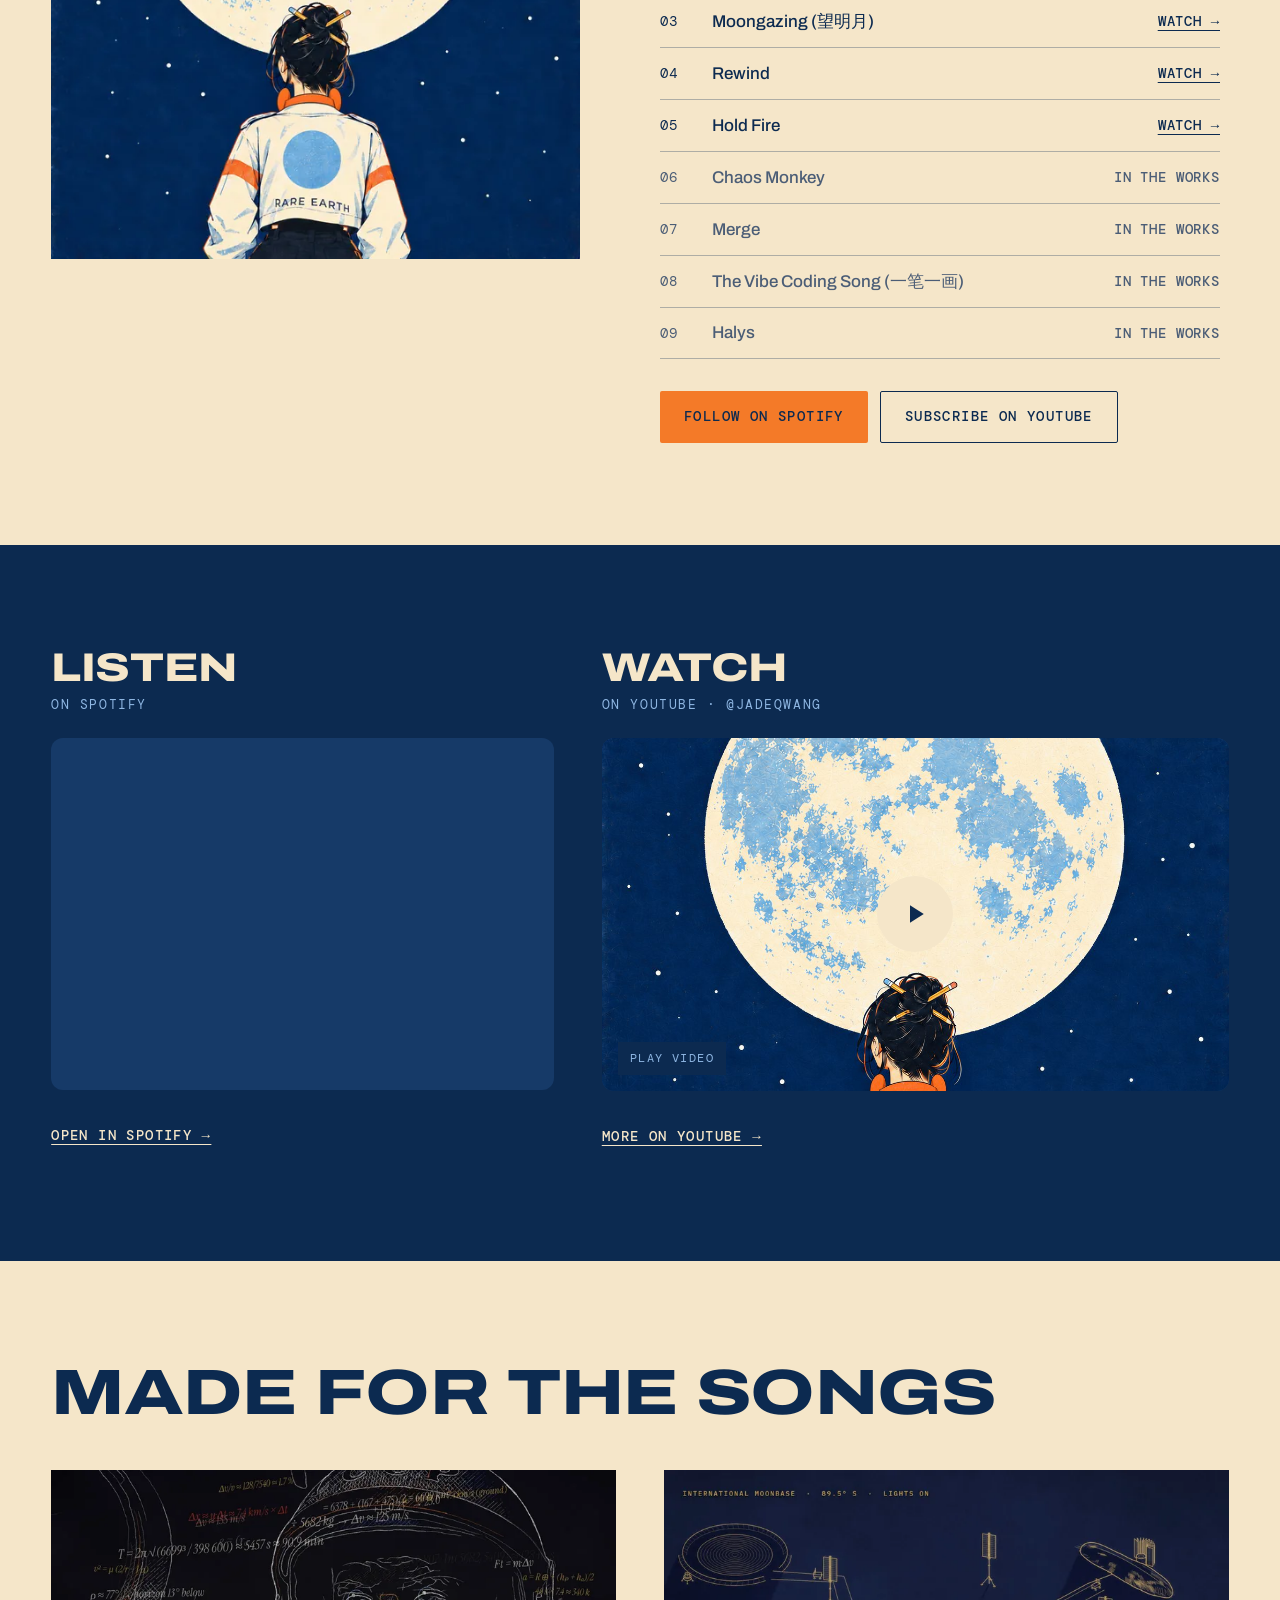
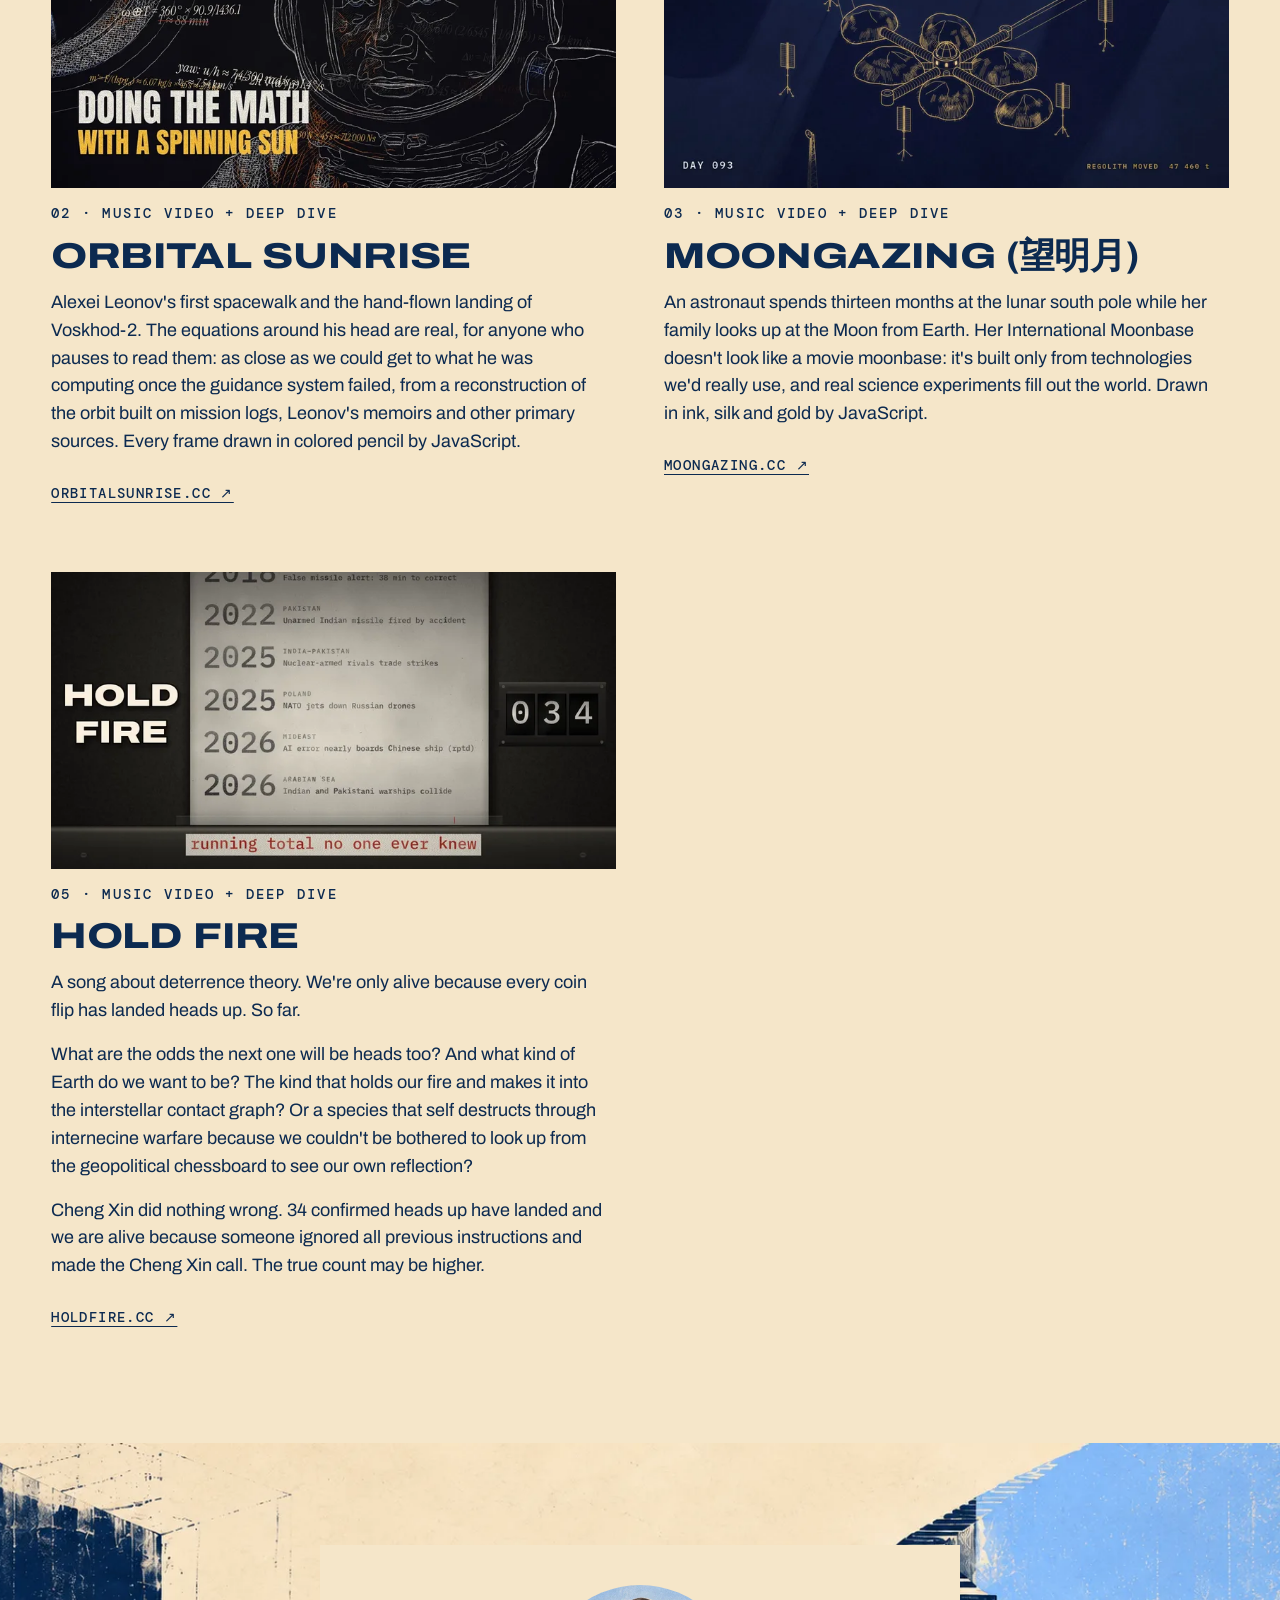
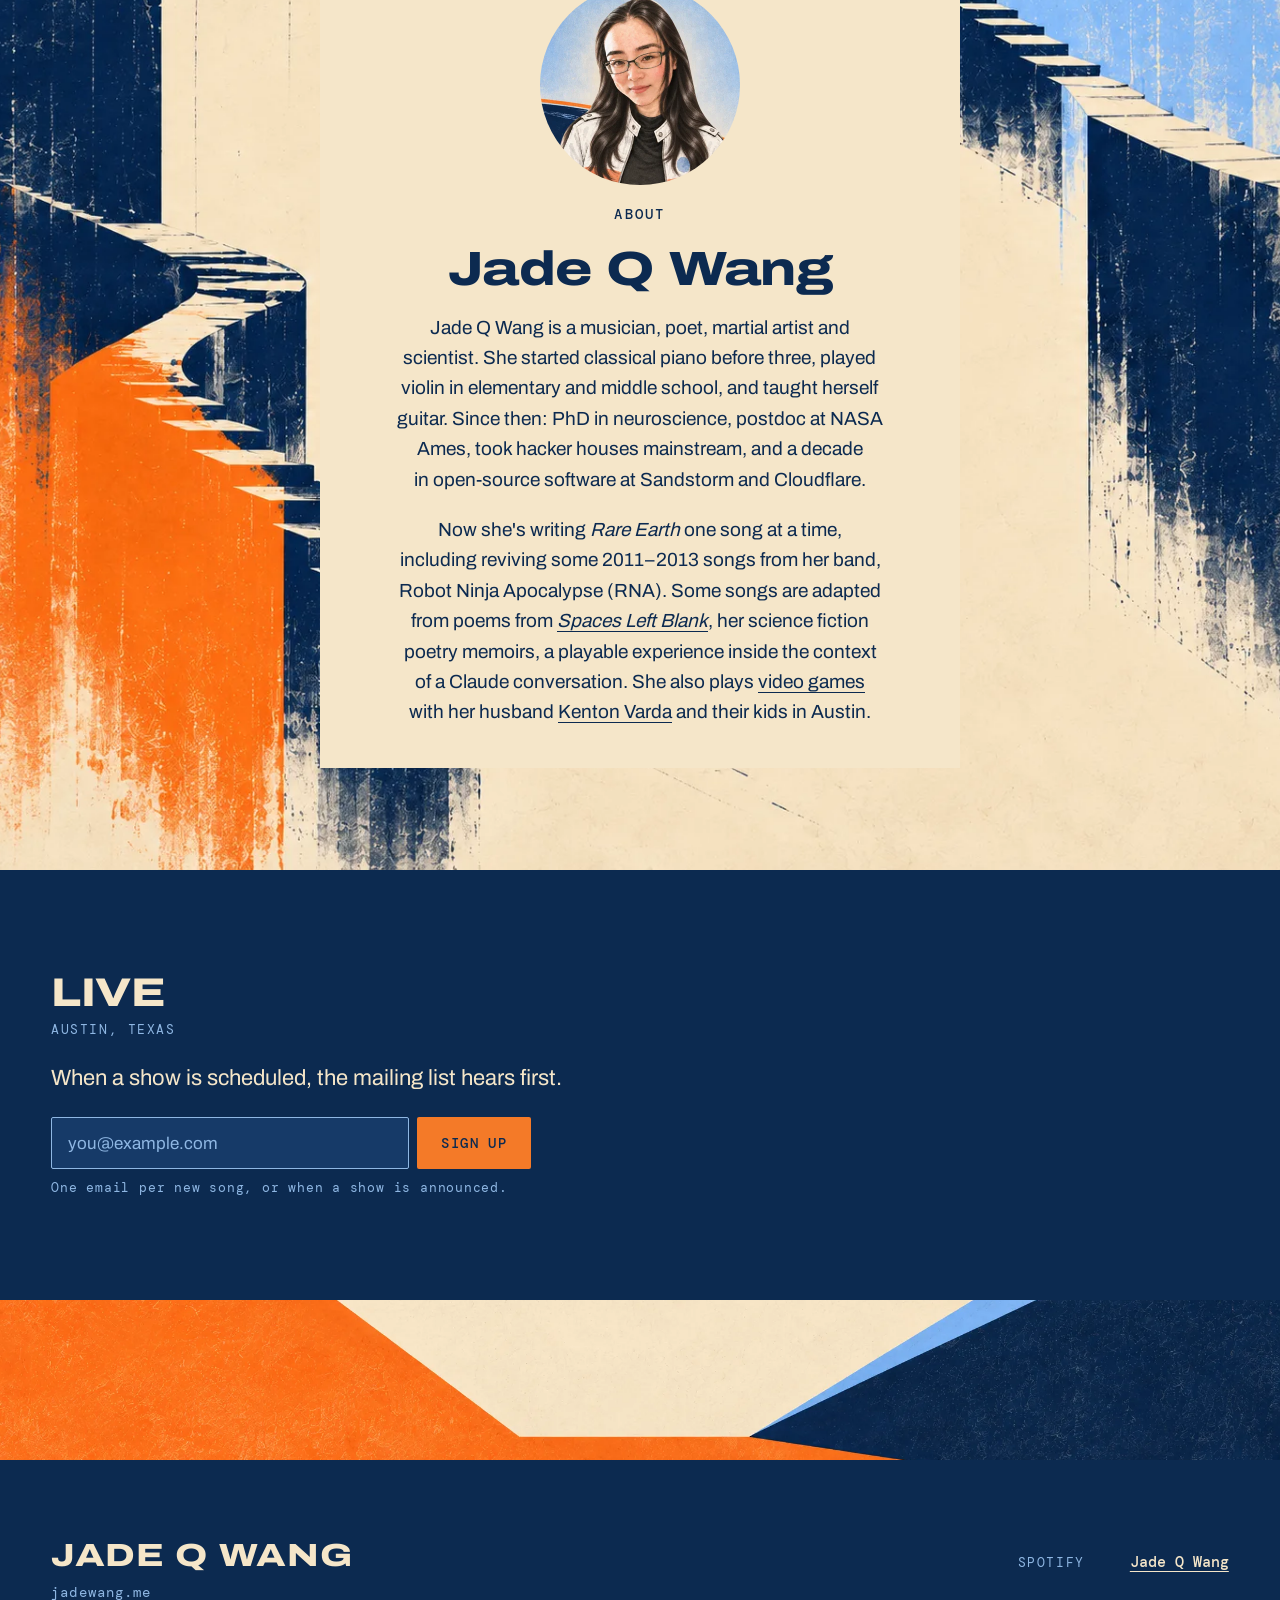
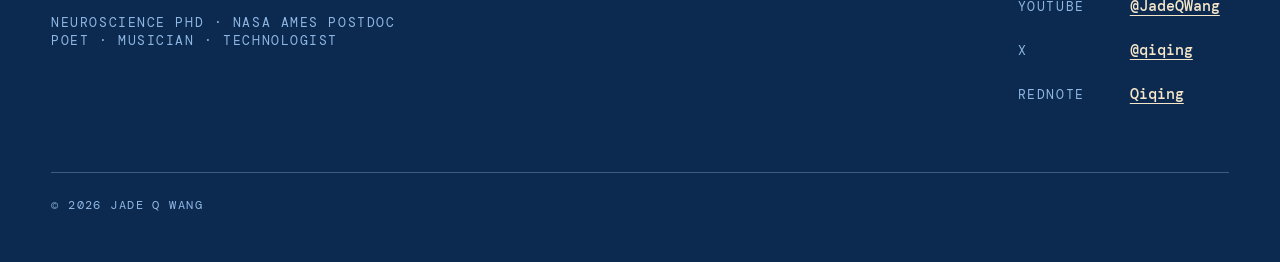
==== commit 28b3c6c8: "Link song titles to YouTube and drop the release count from the intro The intro no longer says how m" ====
--- a/index.html
+++ b/index.html
@@ -96,38 +96,39 @@
       <p class="kicker">Album in progress</p>
       <h2 class="display album-title" id="album-title"><span>RARE</span><span>EARTH</span></h2>
       <p class="album-sub">Released one song at a time</p>
-      <p class="album-intro">I'm writing Rare Earth one song at a time and putting each one out as soon as it's finished. Five are out now. Follow along and watch the album fill in.</p>
+      <p class="album-intro">I'm writing Rare Earth one song at a time and putting each one out as soon as it's finished. Follow along with each release.</p>
 
       <!-- TRACKLIST
            Each released song links to its YouTube video; Spotify is covered by the Listen player.
            To update a song's status, change its class and right-hand cell:
              released:     class="track"            + <a href="YOUTUBE_LINK" aria-label="Watch SONG on YouTube">Watch →</a>
+                           and turn the title into <a class="track-title" href="YOUTUBE_LINK">SONG</a>
              coming soon:  class="track track--soon" + <span class="track-status">Coming soon</span>
              in the works: class="track track--wip"  + <span class="track-status">In the works</span> -->
       <ol class="tracklist">
         <li class="track">
           <span>01</span>
-          <span class="track-title">Rare Earth</span>
+          <a class="track-title" href="https://www.youtube.com/watch?v=xk2WN7TQn88">Rare Earth</a>
           <a href="https://www.youtube.com/watch?v=xk2WN7TQn88" aria-label="Watch Rare Earth (techno remix) on YouTube">Watch →</a>
         </li>
         <li class="track">
           <span>02</span>
-          <span class="track-title">Orbital Sunrise</span>
+          <a class="track-title" href="https://www.youtube.com/watch?v=GKVOH-Tjd2U">Orbital Sunrise</a>
           <a href="https://www.youtube.com/watch?v=GKVOH-Tjd2U" aria-label="Watch Orbital Sunrise on YouTube">Watch →</a>
         </li>
         <li class="track">
           <span>03</span>
-          <span class="track-title">Moongazing (望明月)</span>
+          <a class="track-title" href="https://www.youtube.com/watch?v=_j_IVgA-pf8">Moongazing (望明月)</a>
           <a href="https://www.youtube.com/watch?v=_j_IVgA-pf8" aria-label="Watch Moongazing on YouTube">Watch →</a>
         </li>
         <li class="track">
           <span>04</span>
-          <span class="track-title">Rewind</span>
+          <a class="track-title" href="https://www.youtube.com/watch?v=BU4htU-Rrog">Rewind</a>
           <a href="https://www.youtube.com/watch?v=BU4htU-Rrog" aria-label="Watch Rewind on YouTube">Watch →</a>
         </li>
         <li class="track">
           <span>05</span>
-          <span class="track-title">Hold Fire</span>
+          <a class="track-title" href="https://www.youtube.com/watch?v=pCrO5CFEGuk">Hold Fire</a>
           <a href="https://www.youtube.com/watch?v=pCrO5CFEGuk" aria-label="Watch Hold Fire on YouTube">Watch →</a>
         </li>
         <li class="track track--wip">
--- a/assets/css/site.css
+++ b/assets/css/site.css
@@ -171,6 +171,8 @@
 .track:first-child { border-top: 1.5px solid var(--navy); }
 .track:last-child { border-bottom: 1px solid var(--rule); }
 .track-title { font-family: var(--sans); font-size: 17px; font-weight: 500; letter-spacing: 0; word-break: keep-all; }
+.track a.track-title { display: inline-flex; align-items: center; min-height: 44px; text-decoration: none; text-transform: none; }
+.track a.track-title:hover { color: inherit; text-decoration: underline; } /* orange text fails contrast on cream */
 .track-links { display: flex; gap: 16px; }
 .track-links a, .track > a {
   display: inline-flex; align-items: center; min-height: 44px; font-weight: 500;
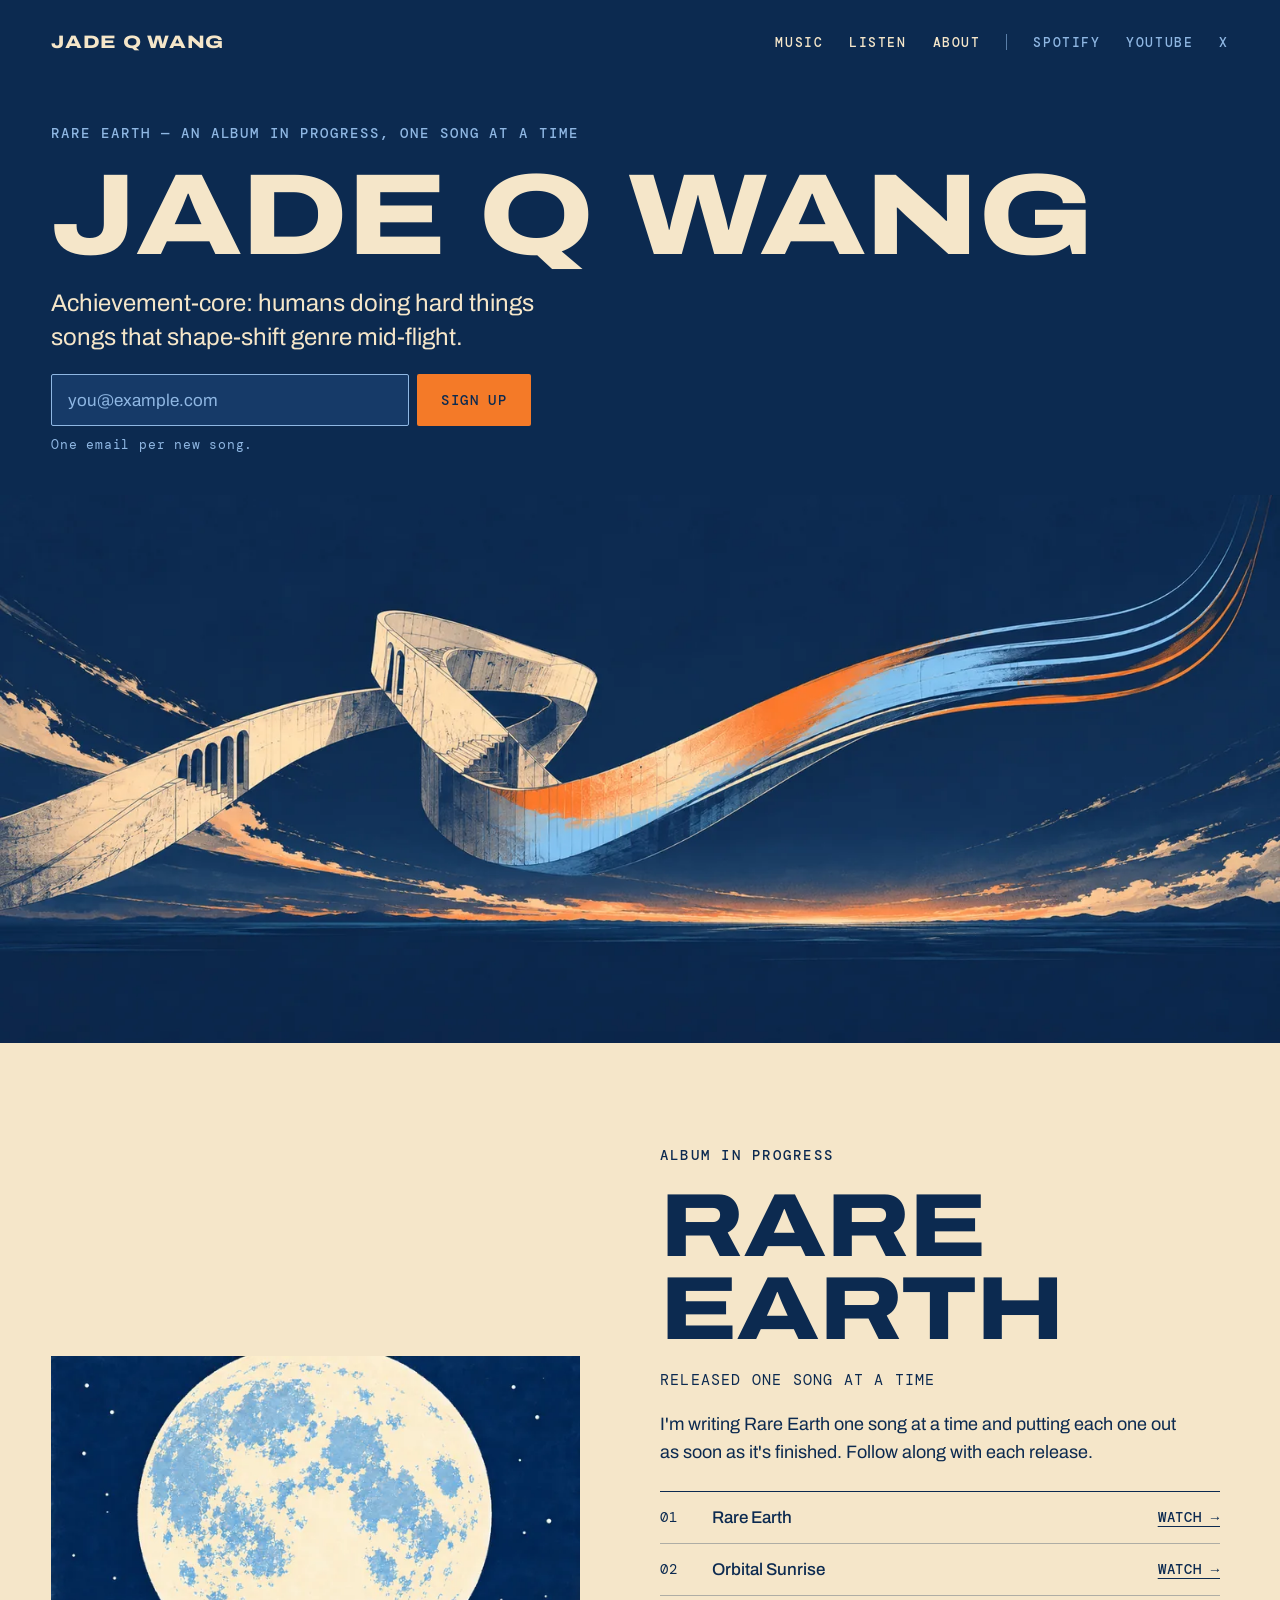
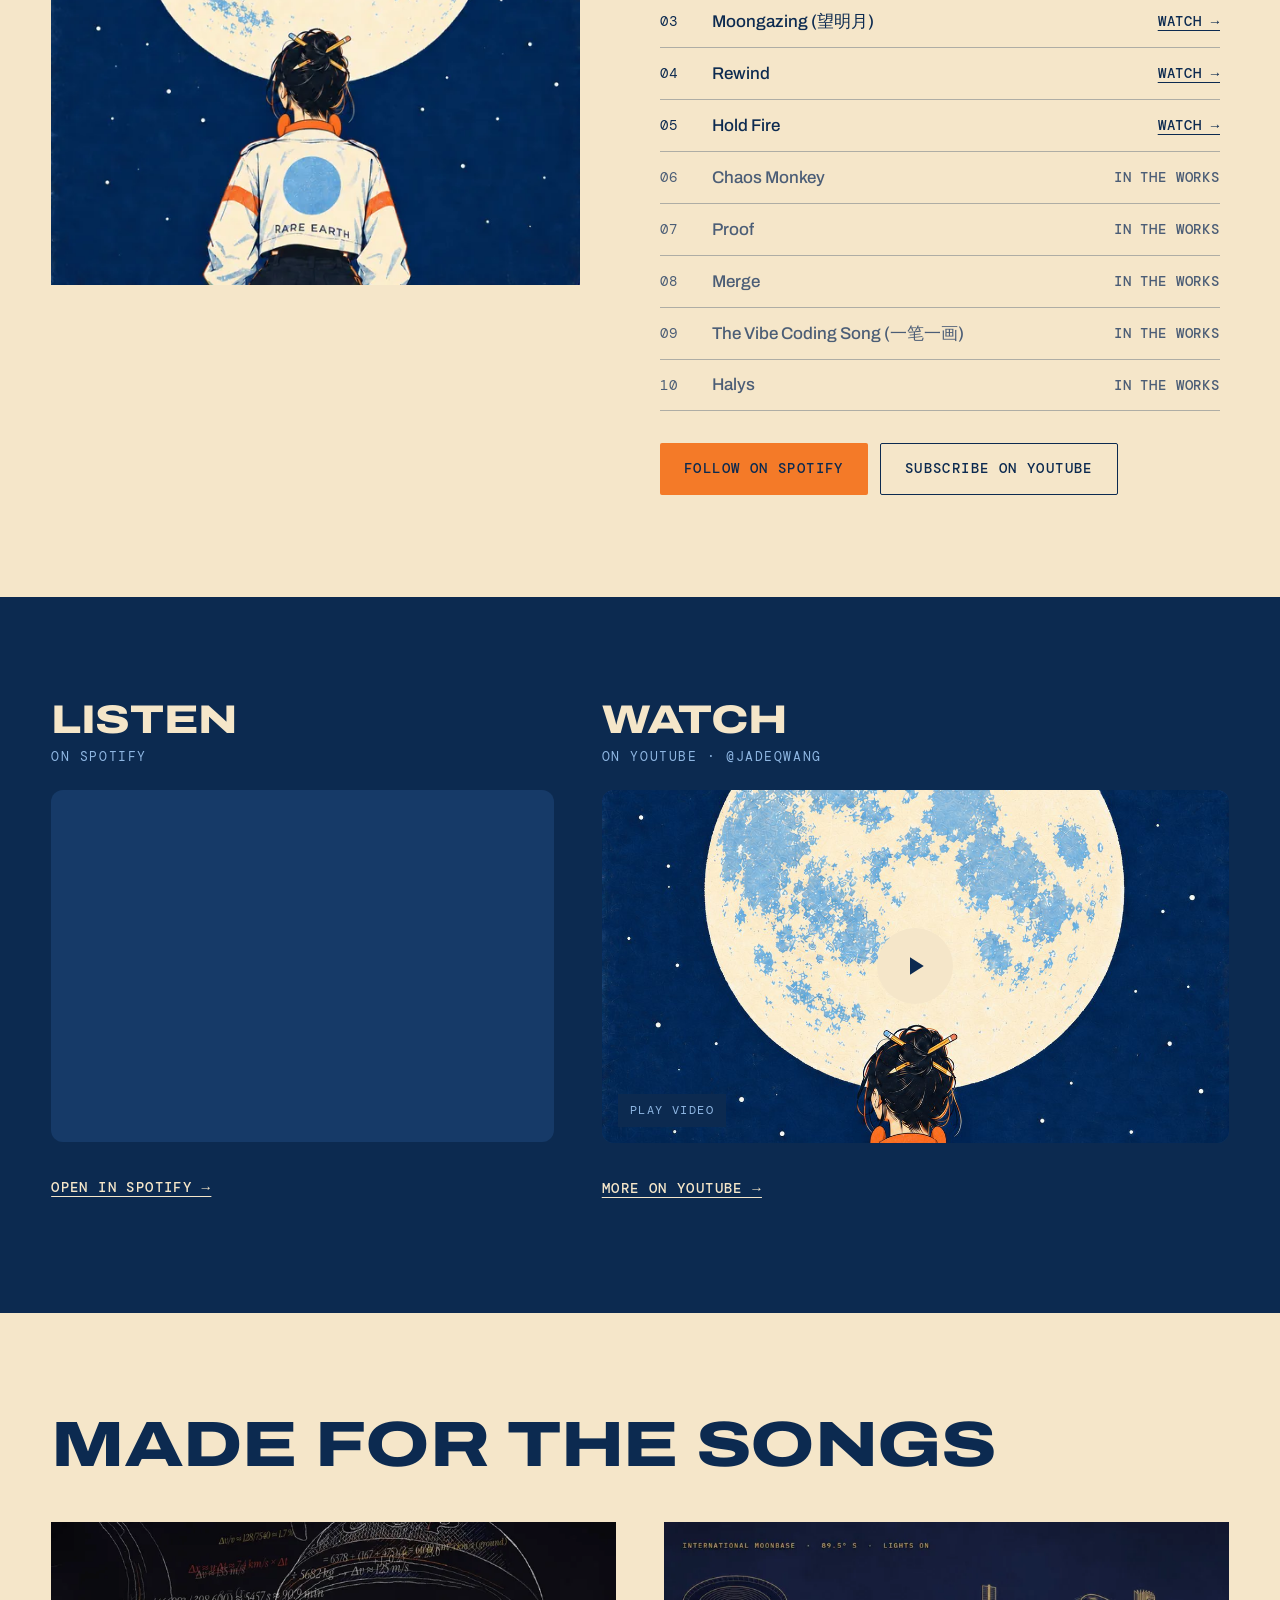
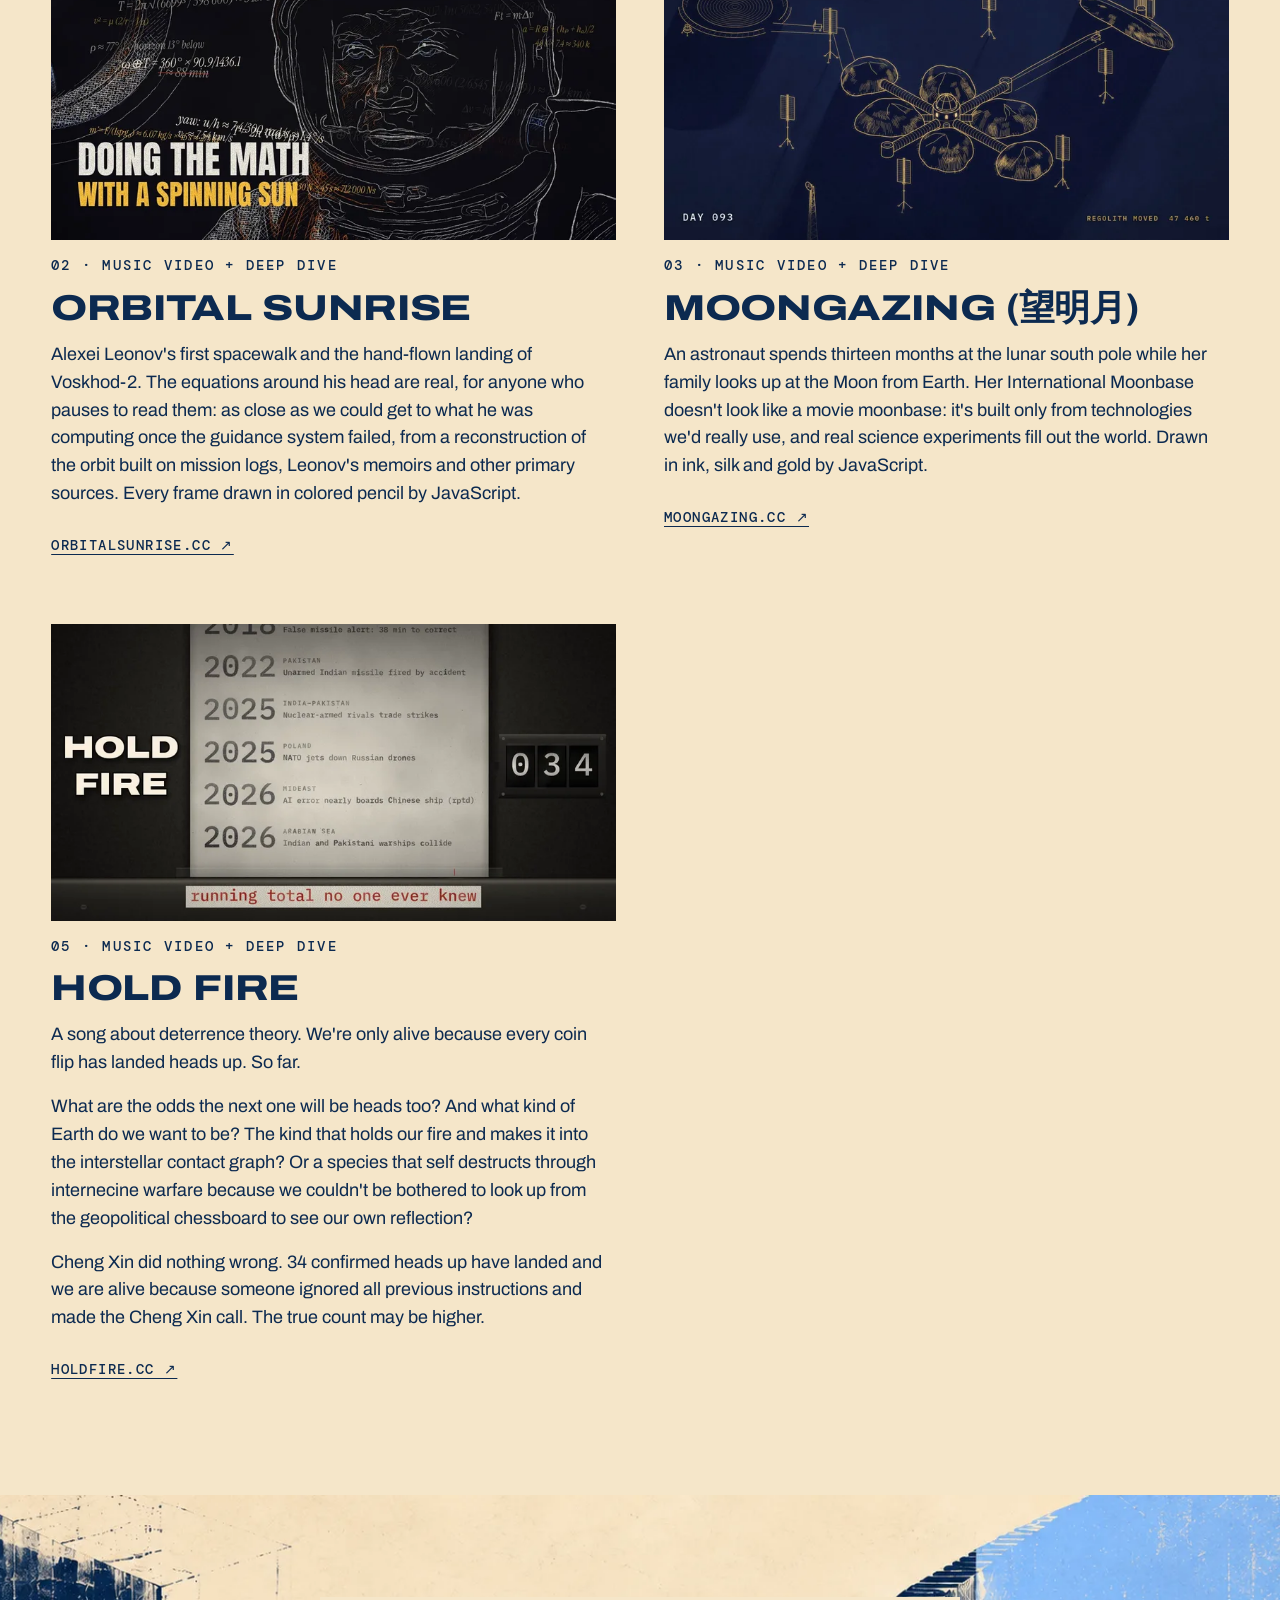
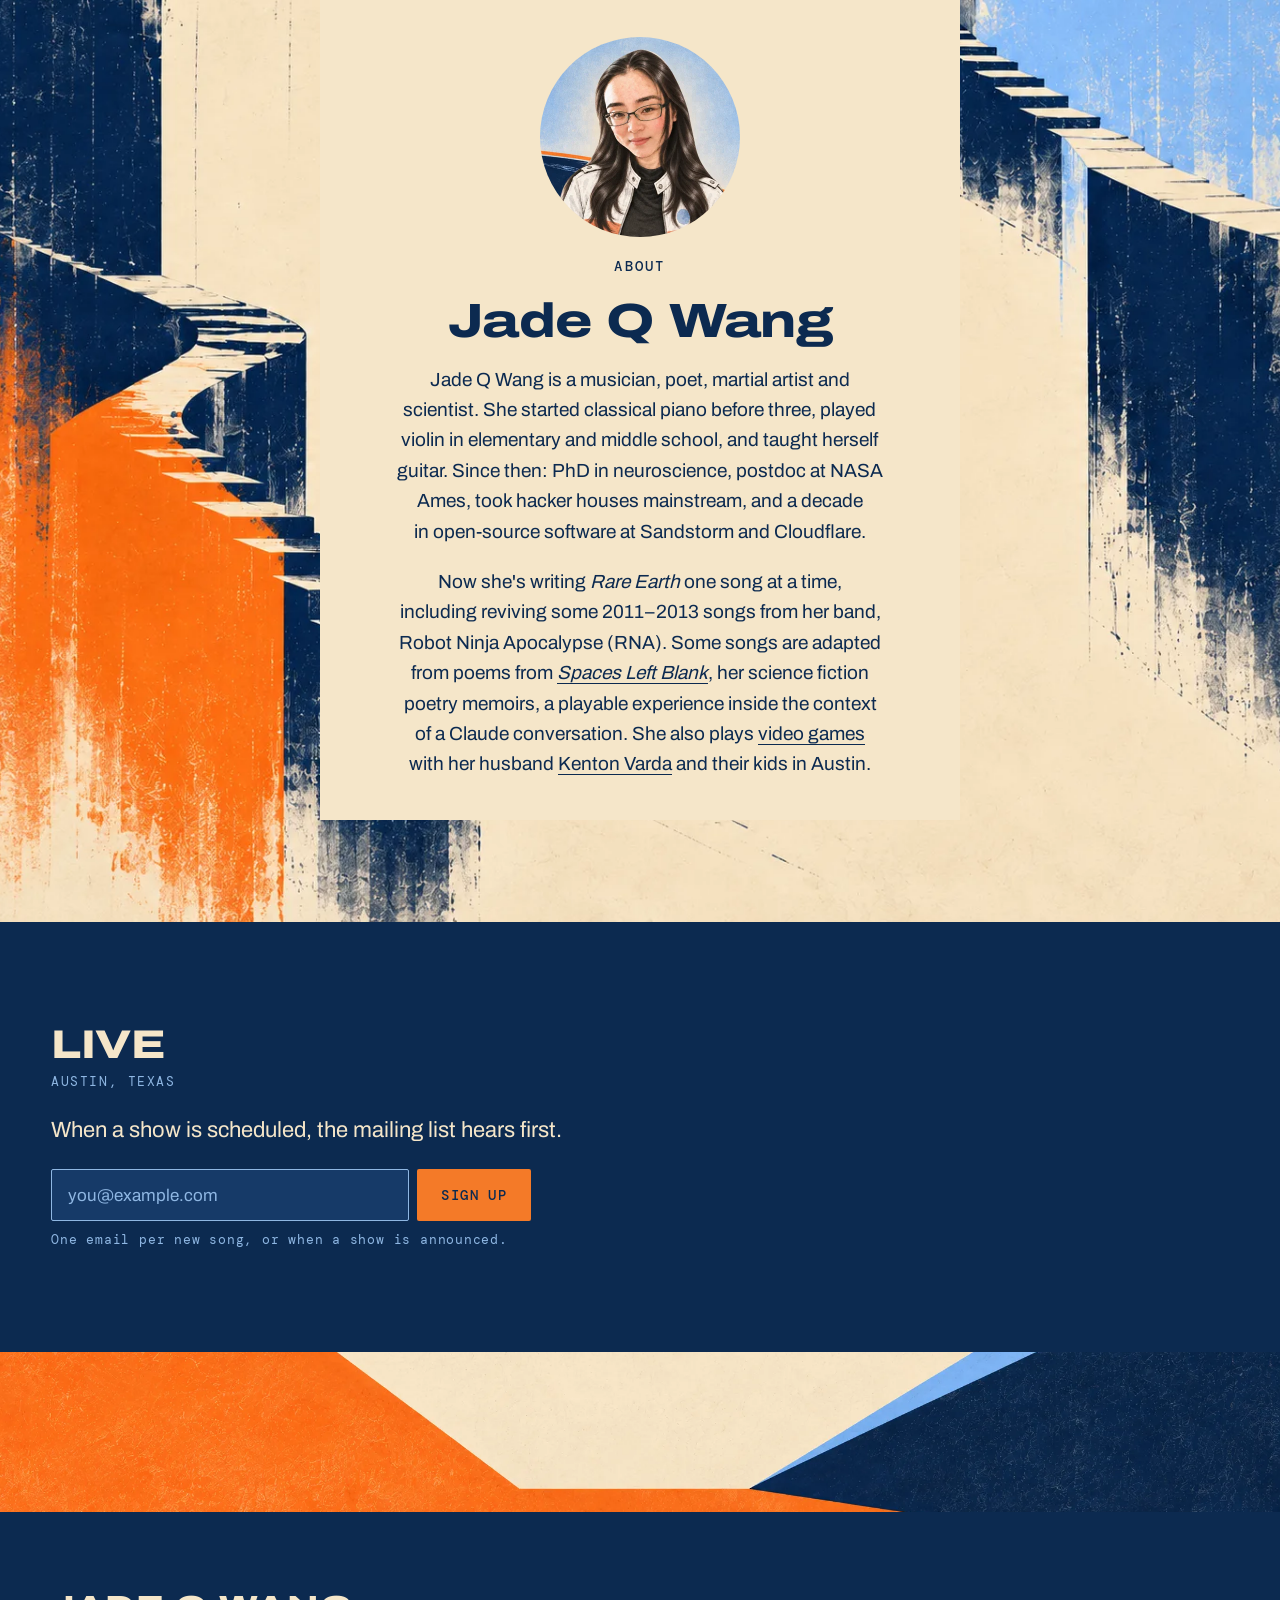
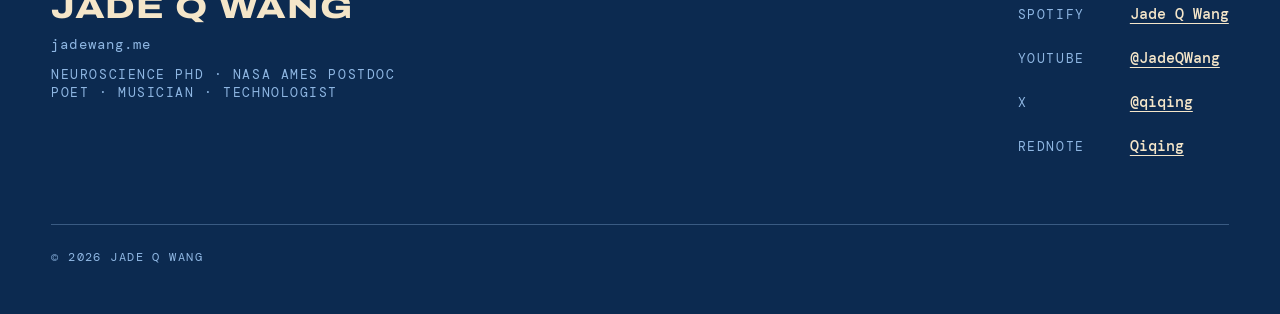
==== commit deef1c32: "Add Proof after Chaos Monkey in the tracklist" ====
--- a/index.html
+++ b/index.html
@@ -138,16 +138,21 @@
         </li>
         <li class="track track--wip">
           <span>07</span>
+          <span class="track-title">Proof</span>
+          <span class="track-status">In the works</span>
+        </li>
+        <li class="track track--wip">
+          <span>08</span>
           <span class="track-title">Merge</span>
           <span class="track-status">In the works</span>
         </li>
         <li class="track track--wip">
-          <span>08</span>
+          <span>09</span>
           <span class="track-title">The Vibe Coding Song (一笔一画)</span>
           <span class="track-status">In the works</span>
         </li>
         <li class="track track--wip">
-          <span>09</span>
+          <span>10</span>
           <span class="track-title">Halys</span>
           <span class="track-status">In the works</span>
         </li>
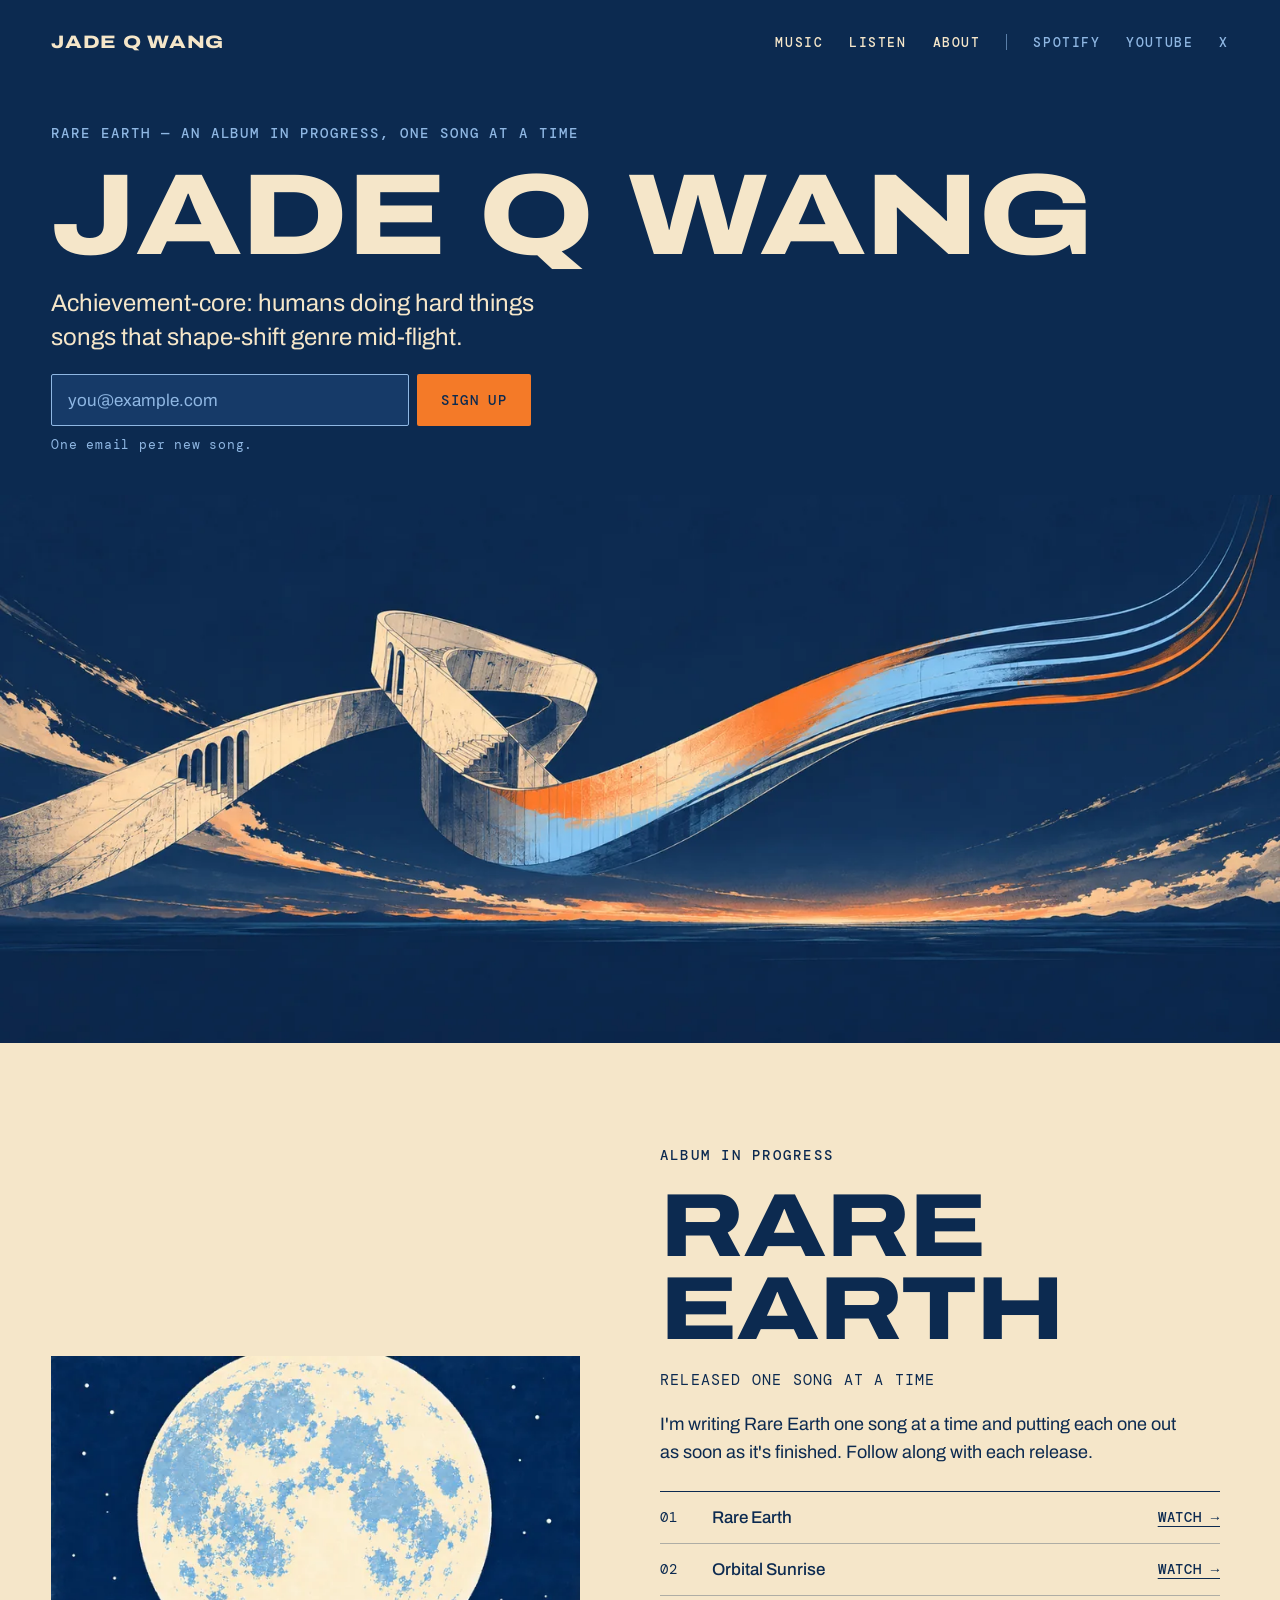
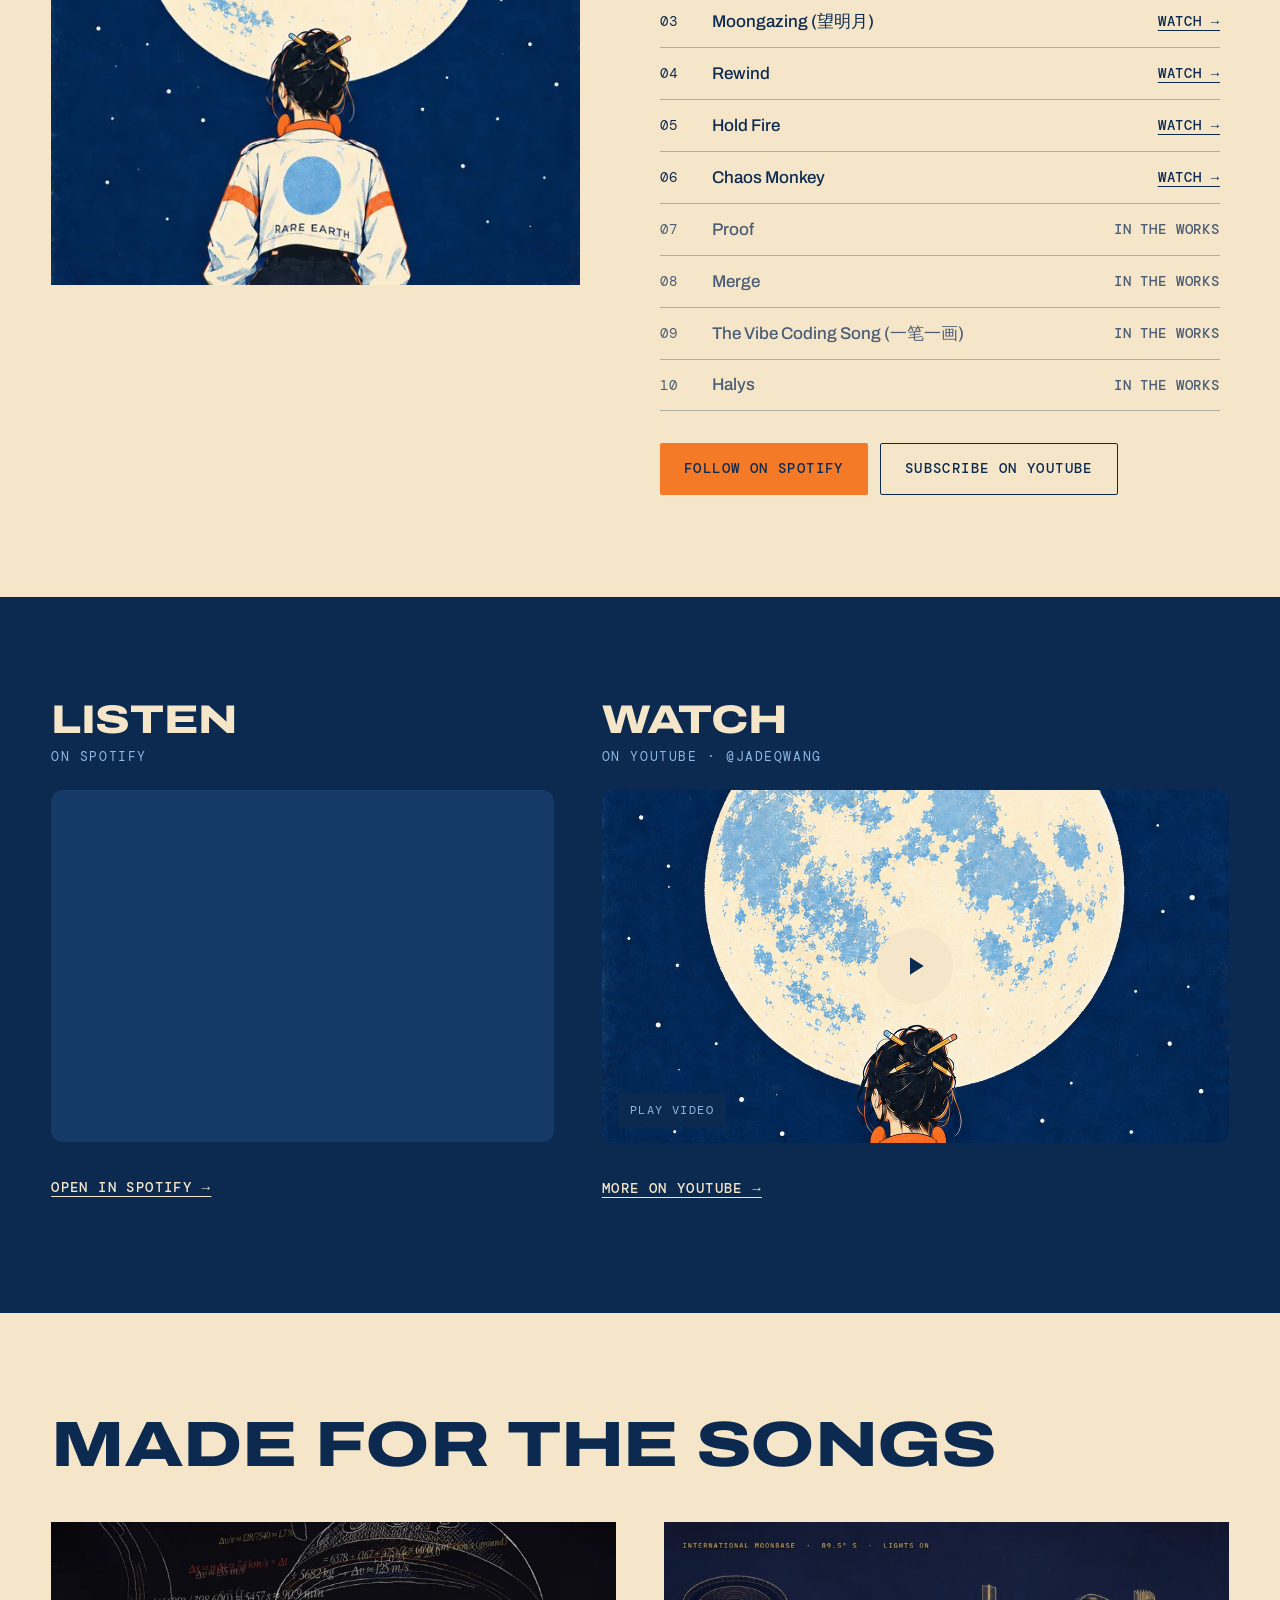
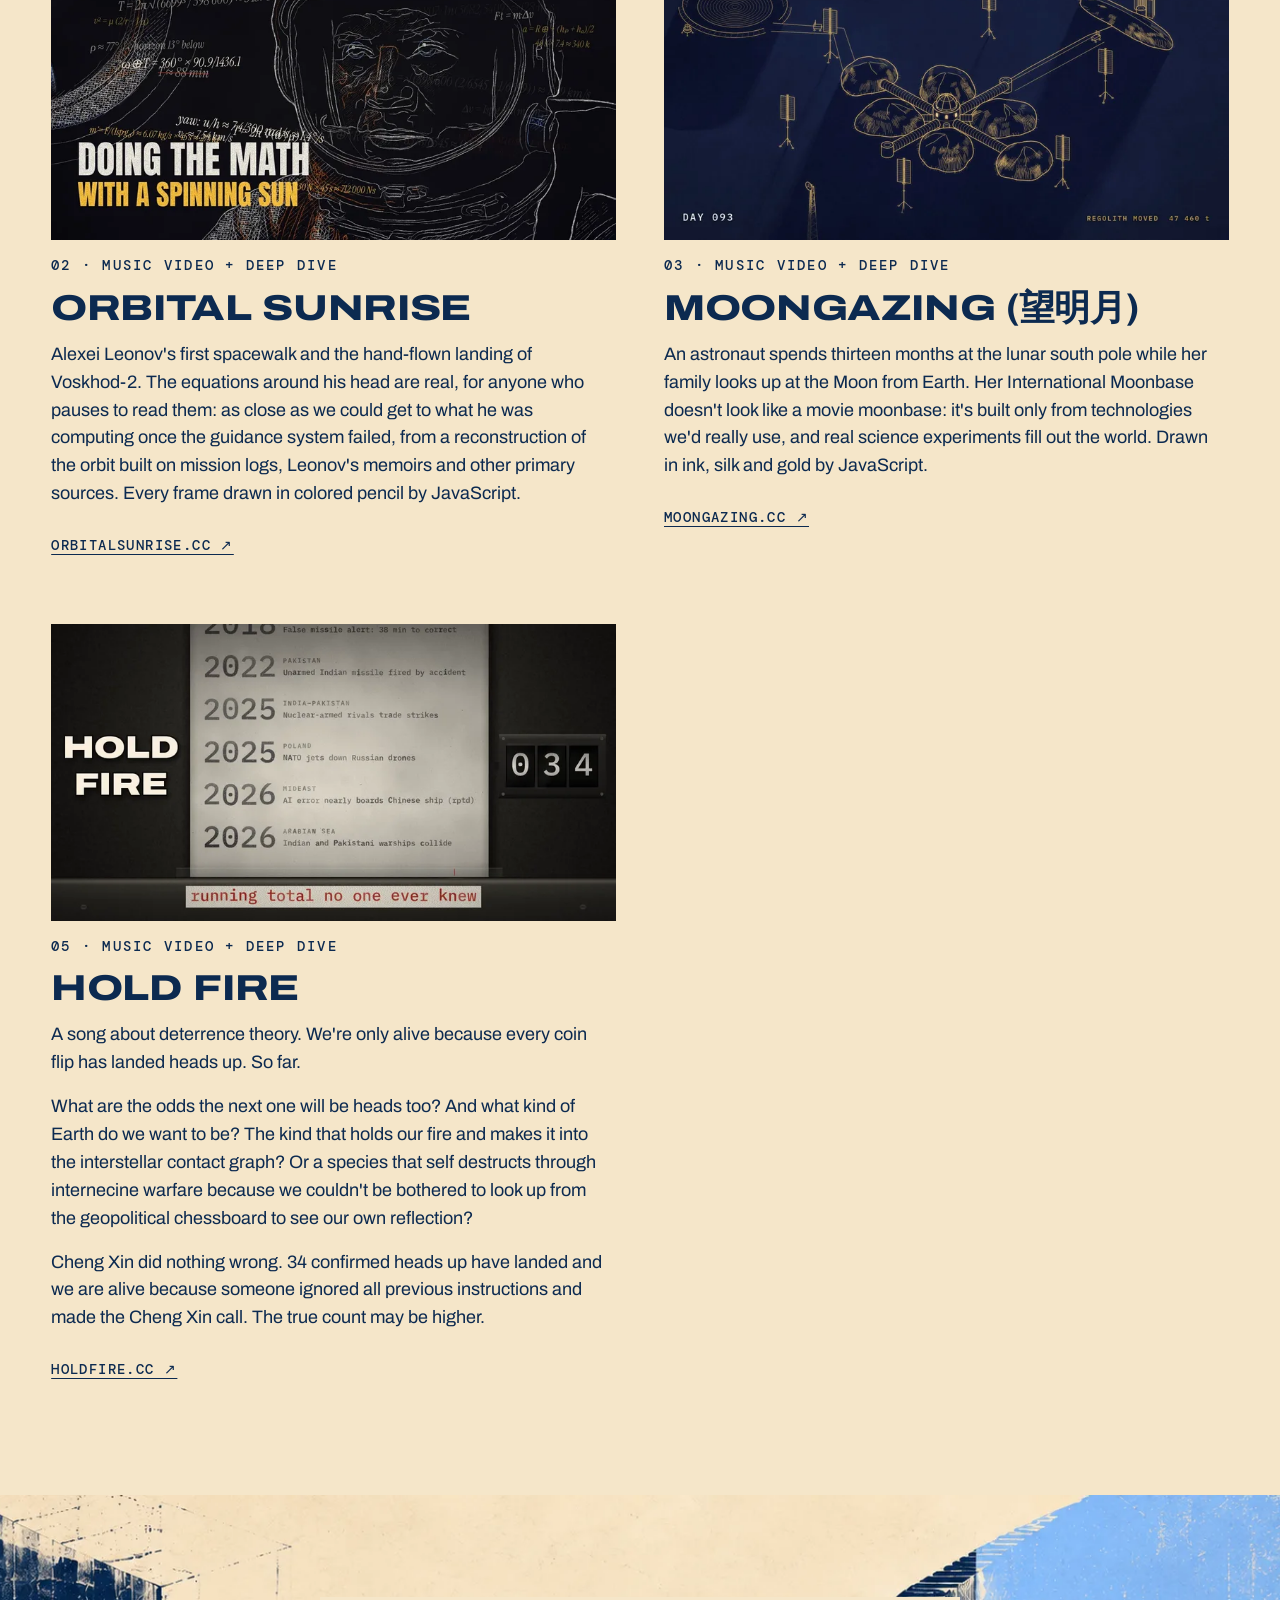
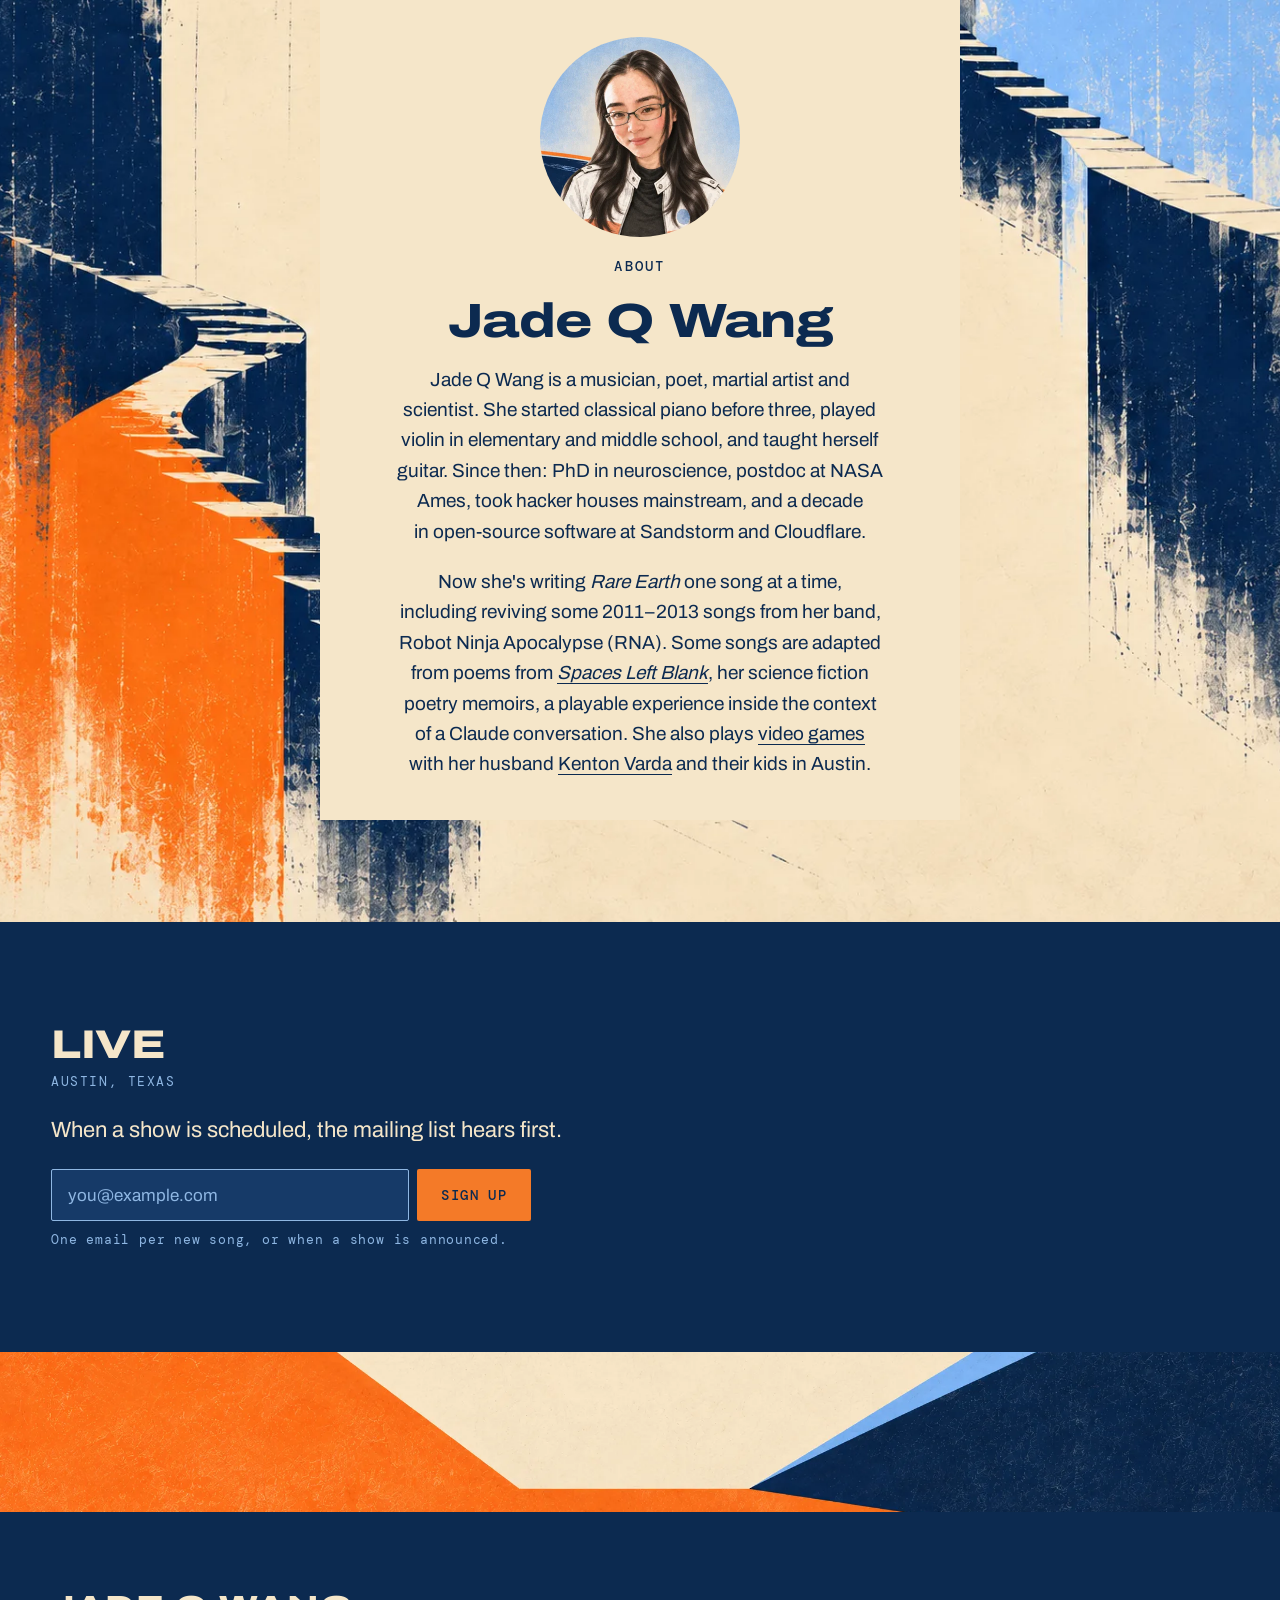
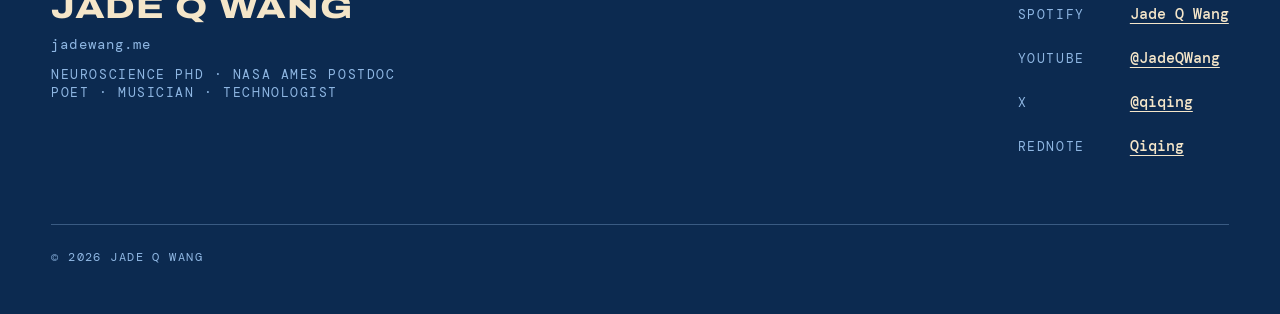
==== commit c6871d9d: "Mark Chaos Monkey as released and link it to YouTube Co-Authored-By: Claude Opus 5.5 <noreply@anthro" ====
--- a/index.html
+++ b/index.html
@@ -131,10 +131,10 @@
           <a class="track-title" href="https://www.youtube.com/watch?v=pCrO5CFEGuk">Hold Fire</a>
           <a href="https://www.youtube.com/watch?v=pCrO5CFEGuk" aria-label="Watch Hold Fire on YouTube">Watch →</a>
         </li>
-        <li class="track track--wip">
+        <li class="track">
           <span>06</span>
-          <span class="track-title">Chaos Monkey</span>
-          <span class="track-status">In the works</span>
+          <a class="track-title" href="https://www.youtube.com/watch?v=y5LVLYV0izo">Chaos Monkey</a>
+          <a href="https://www.youtube.com/watch?v=y5LVLYV0izo" aria-label="Watch Chaos Monkey on YouTube">Watch →</a>
         </li>
         <li class="track track--wip">
           <span>07</span>
